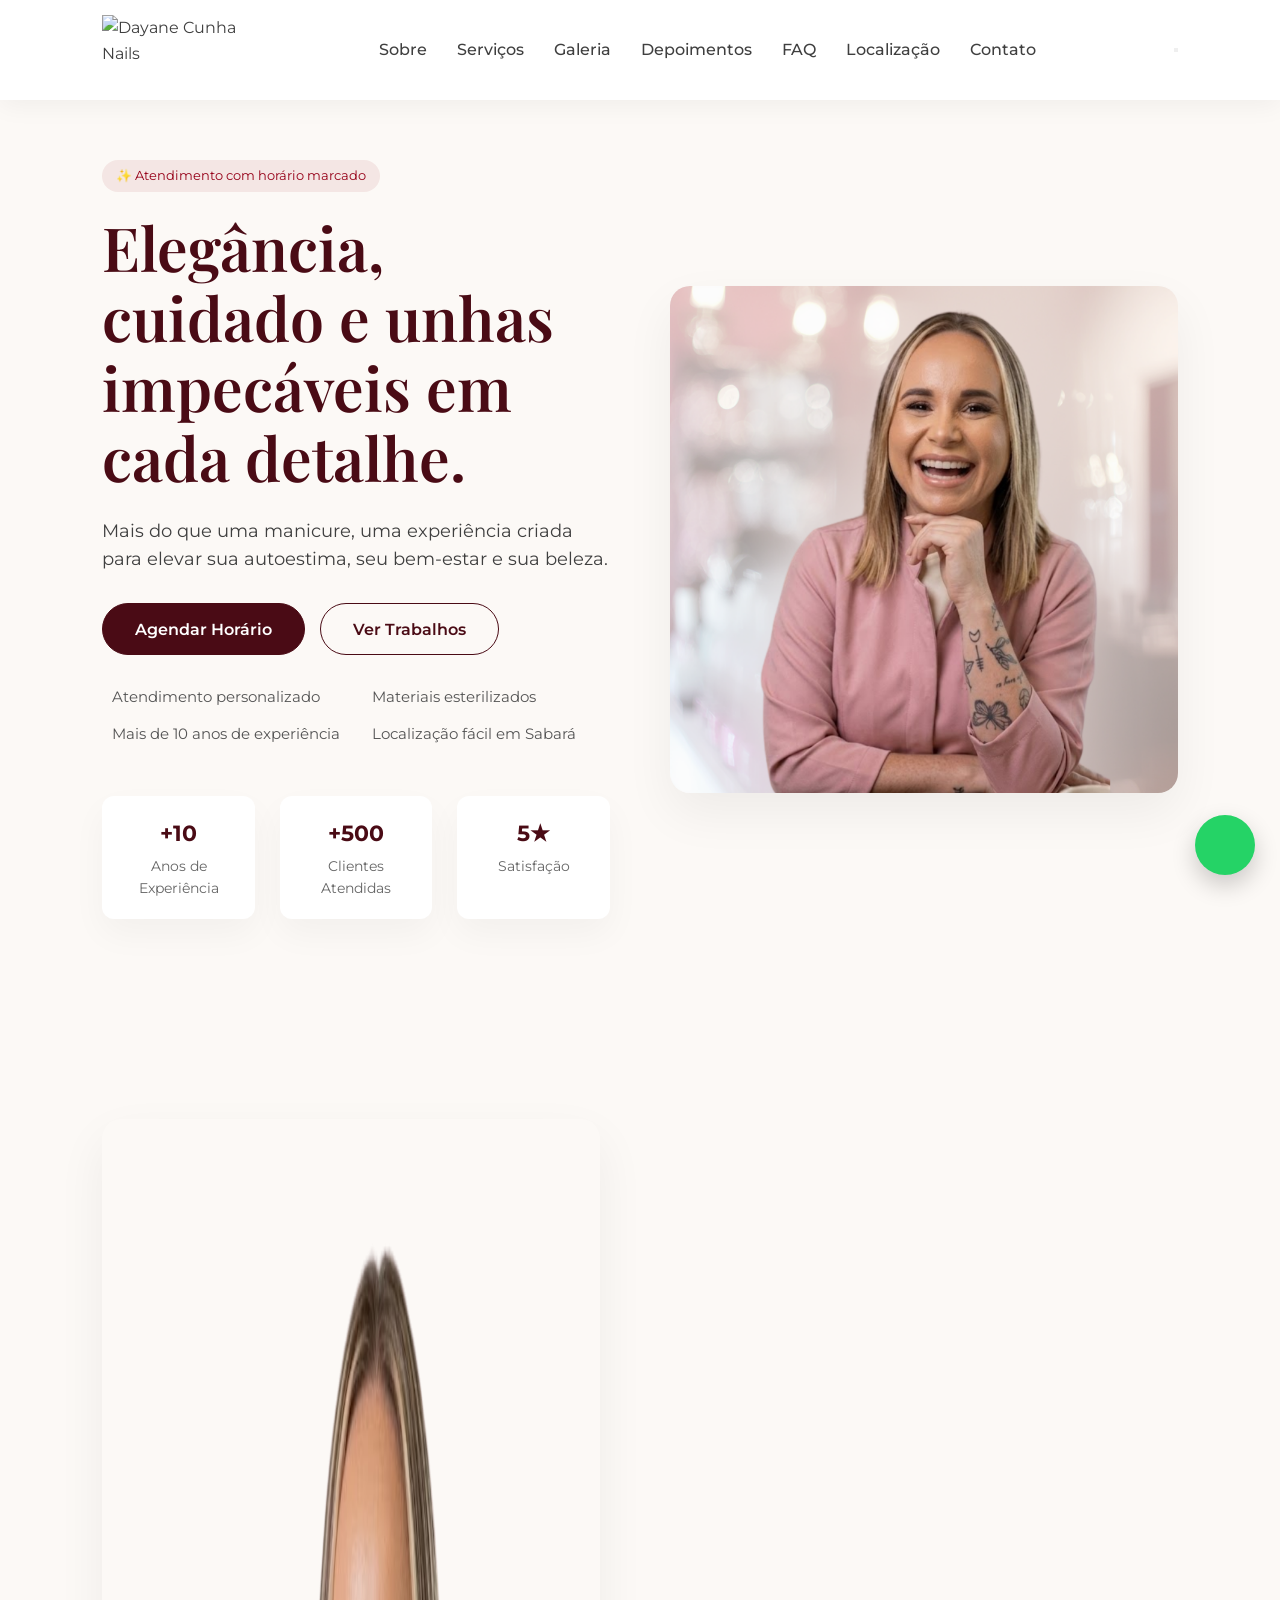
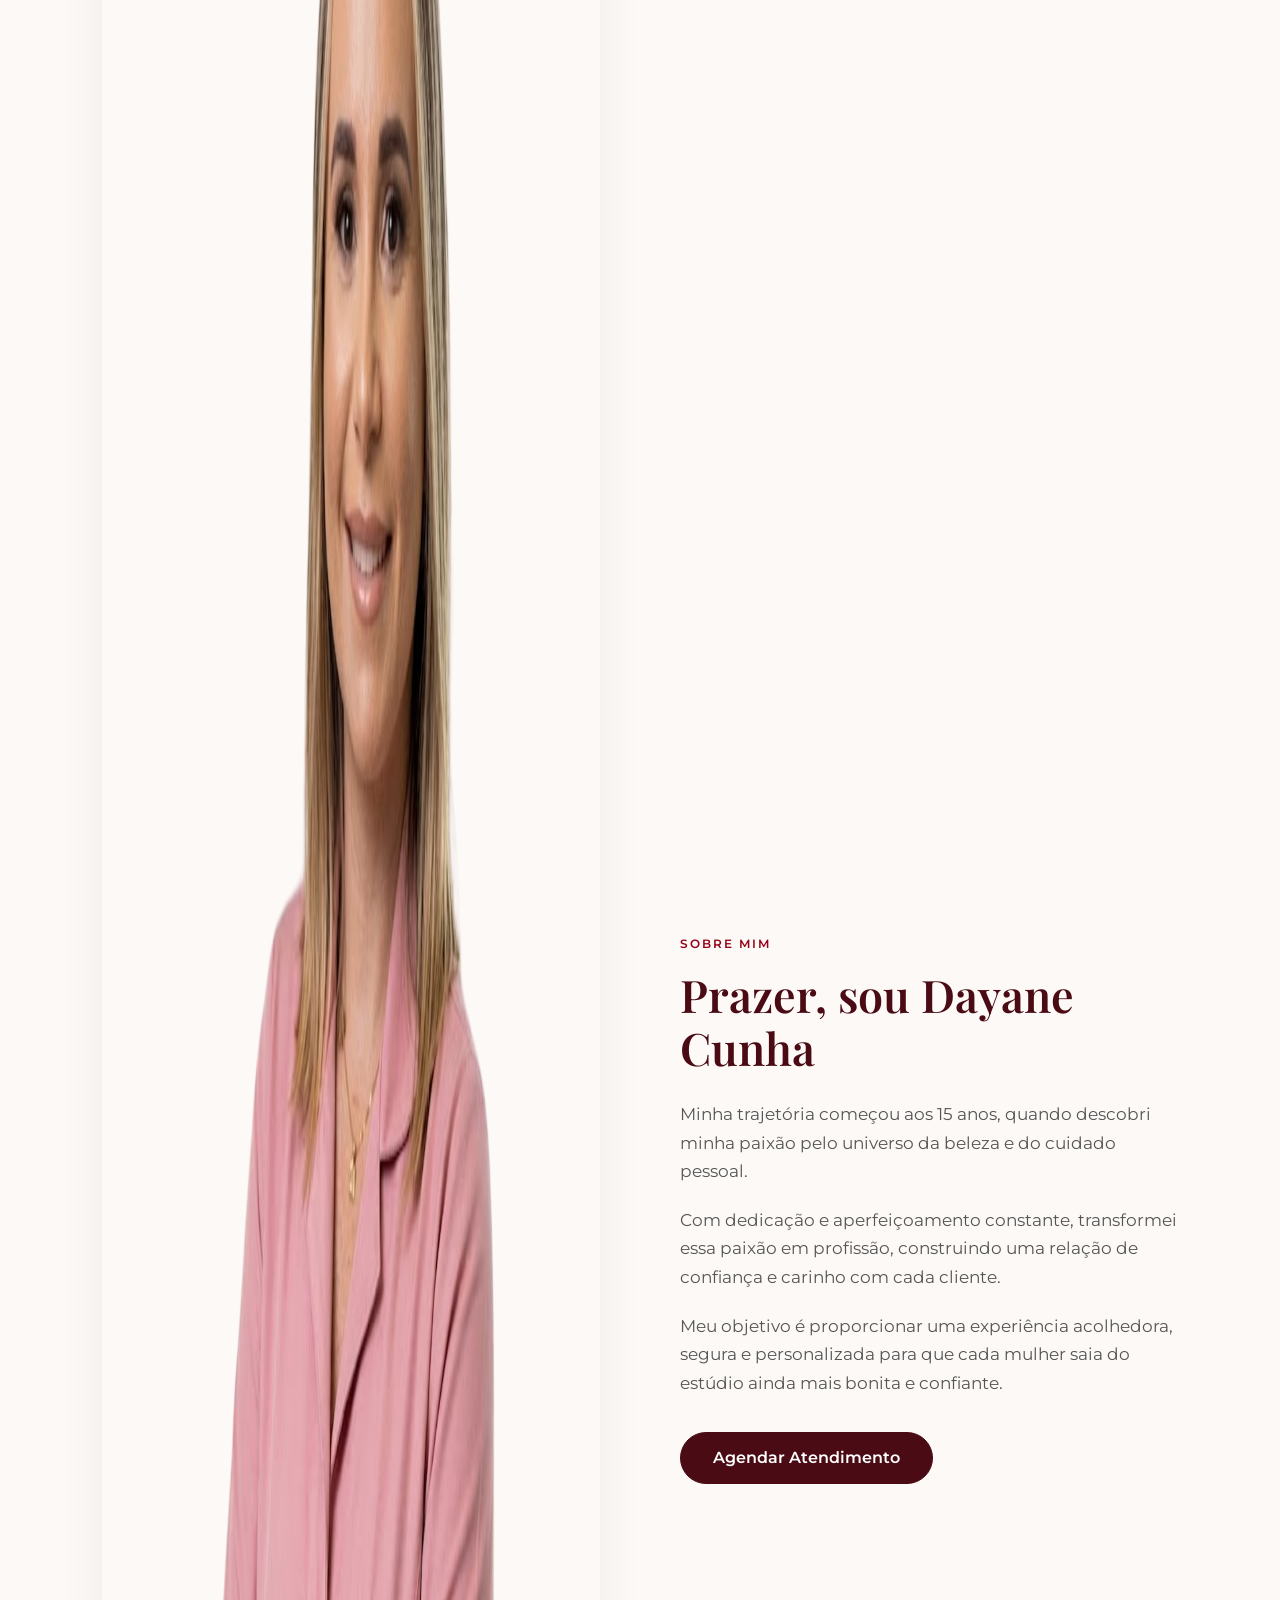
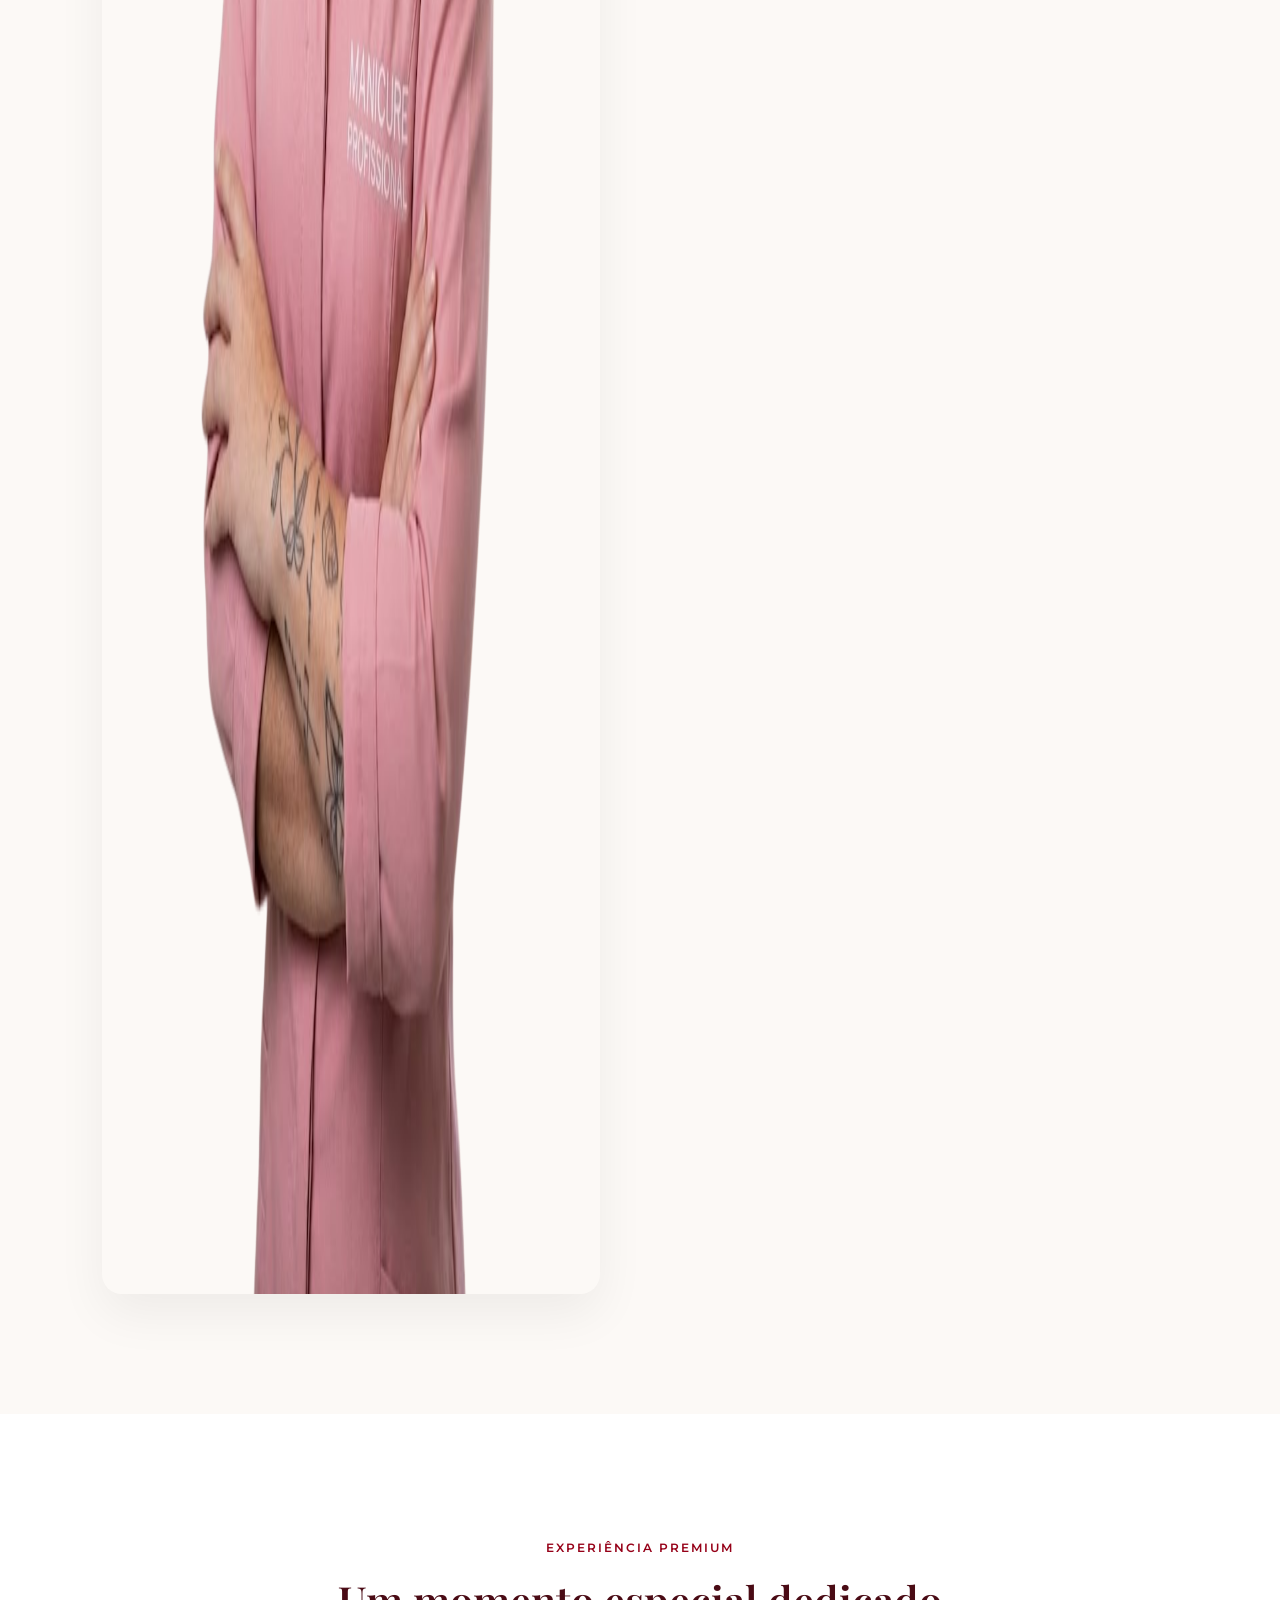
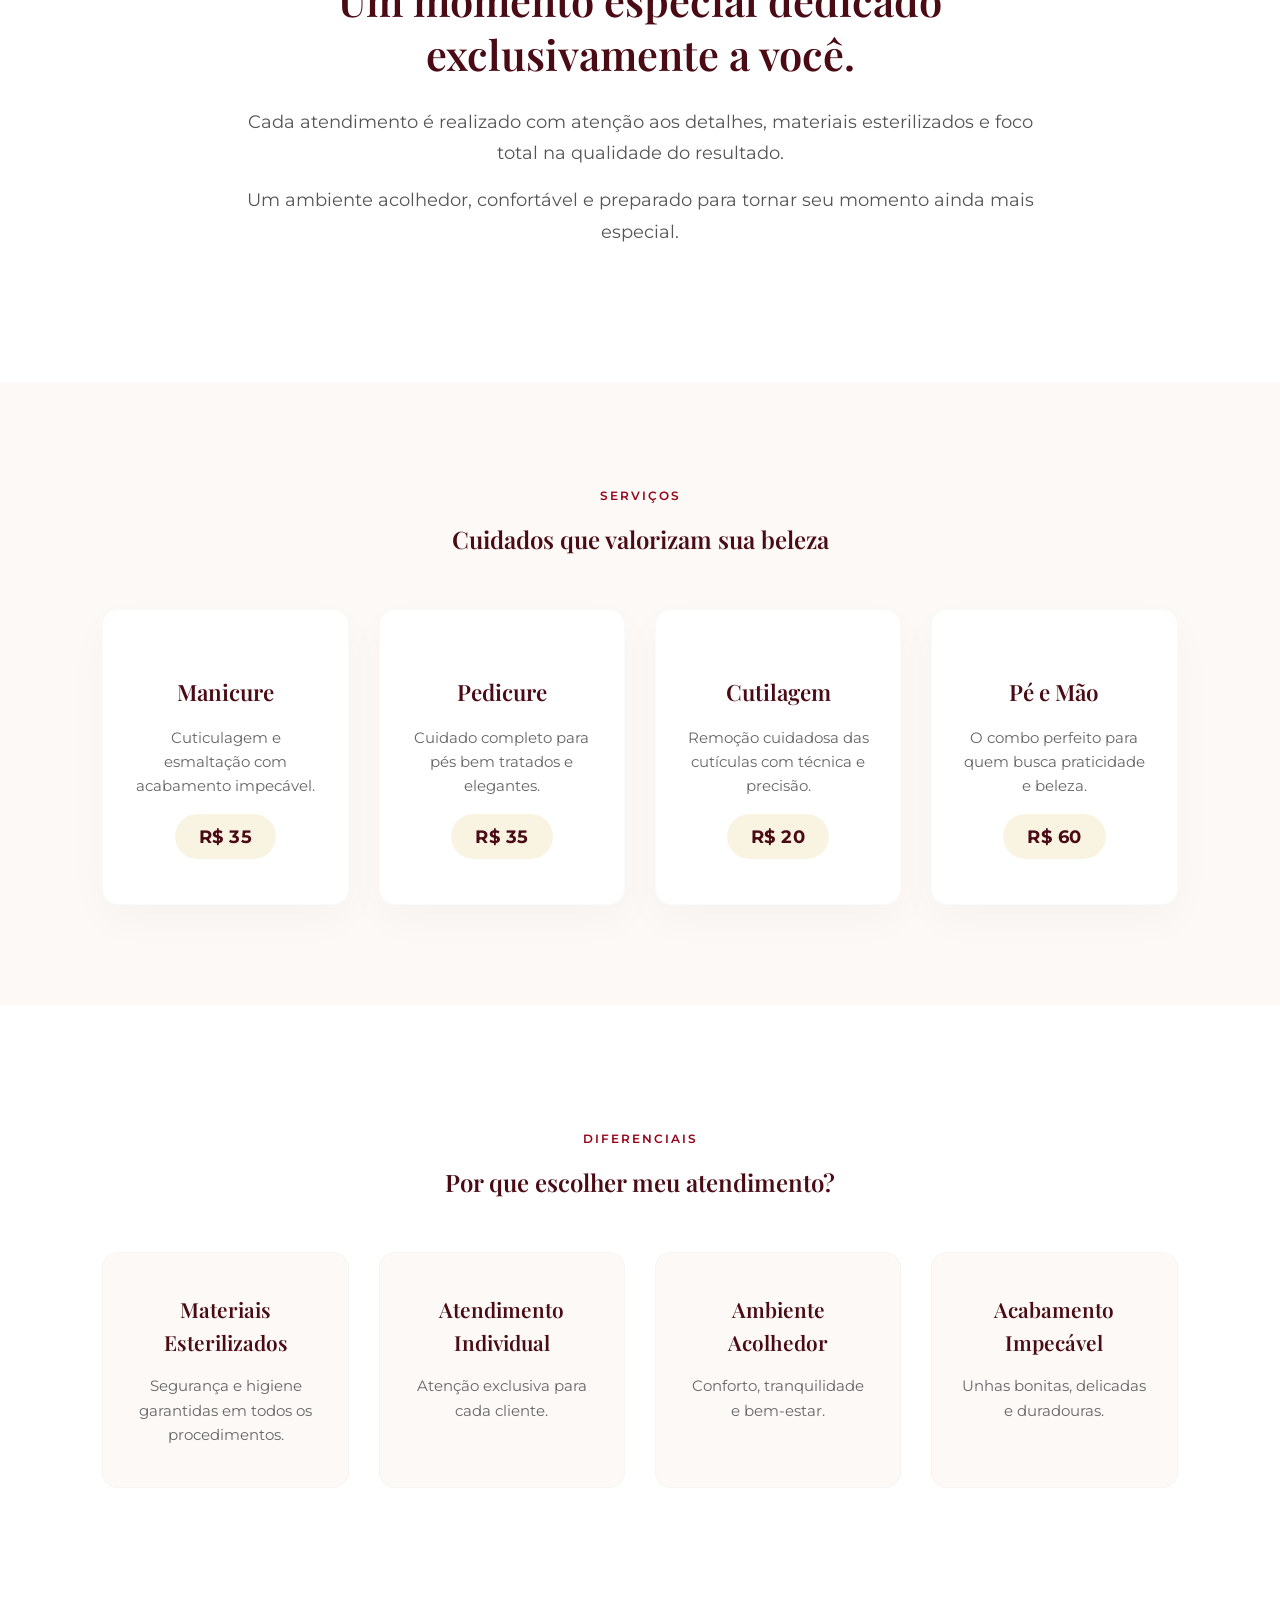
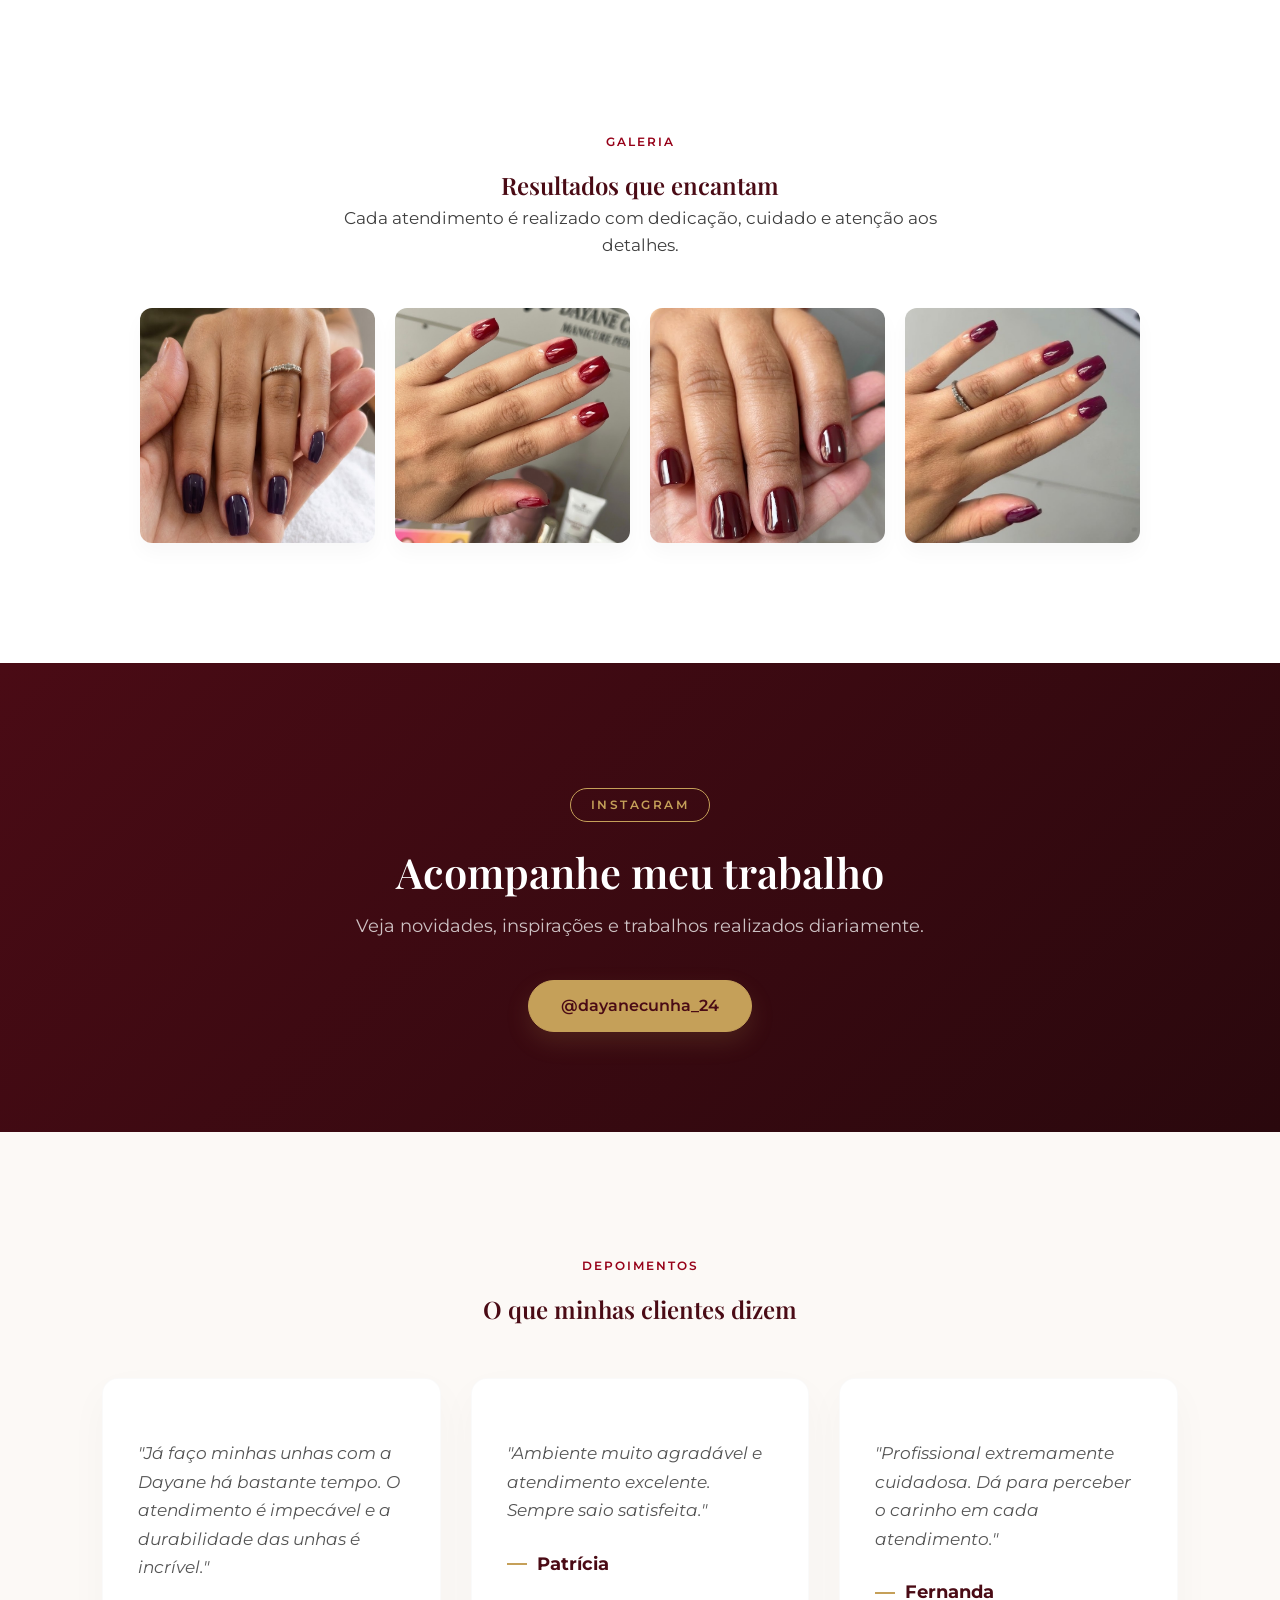
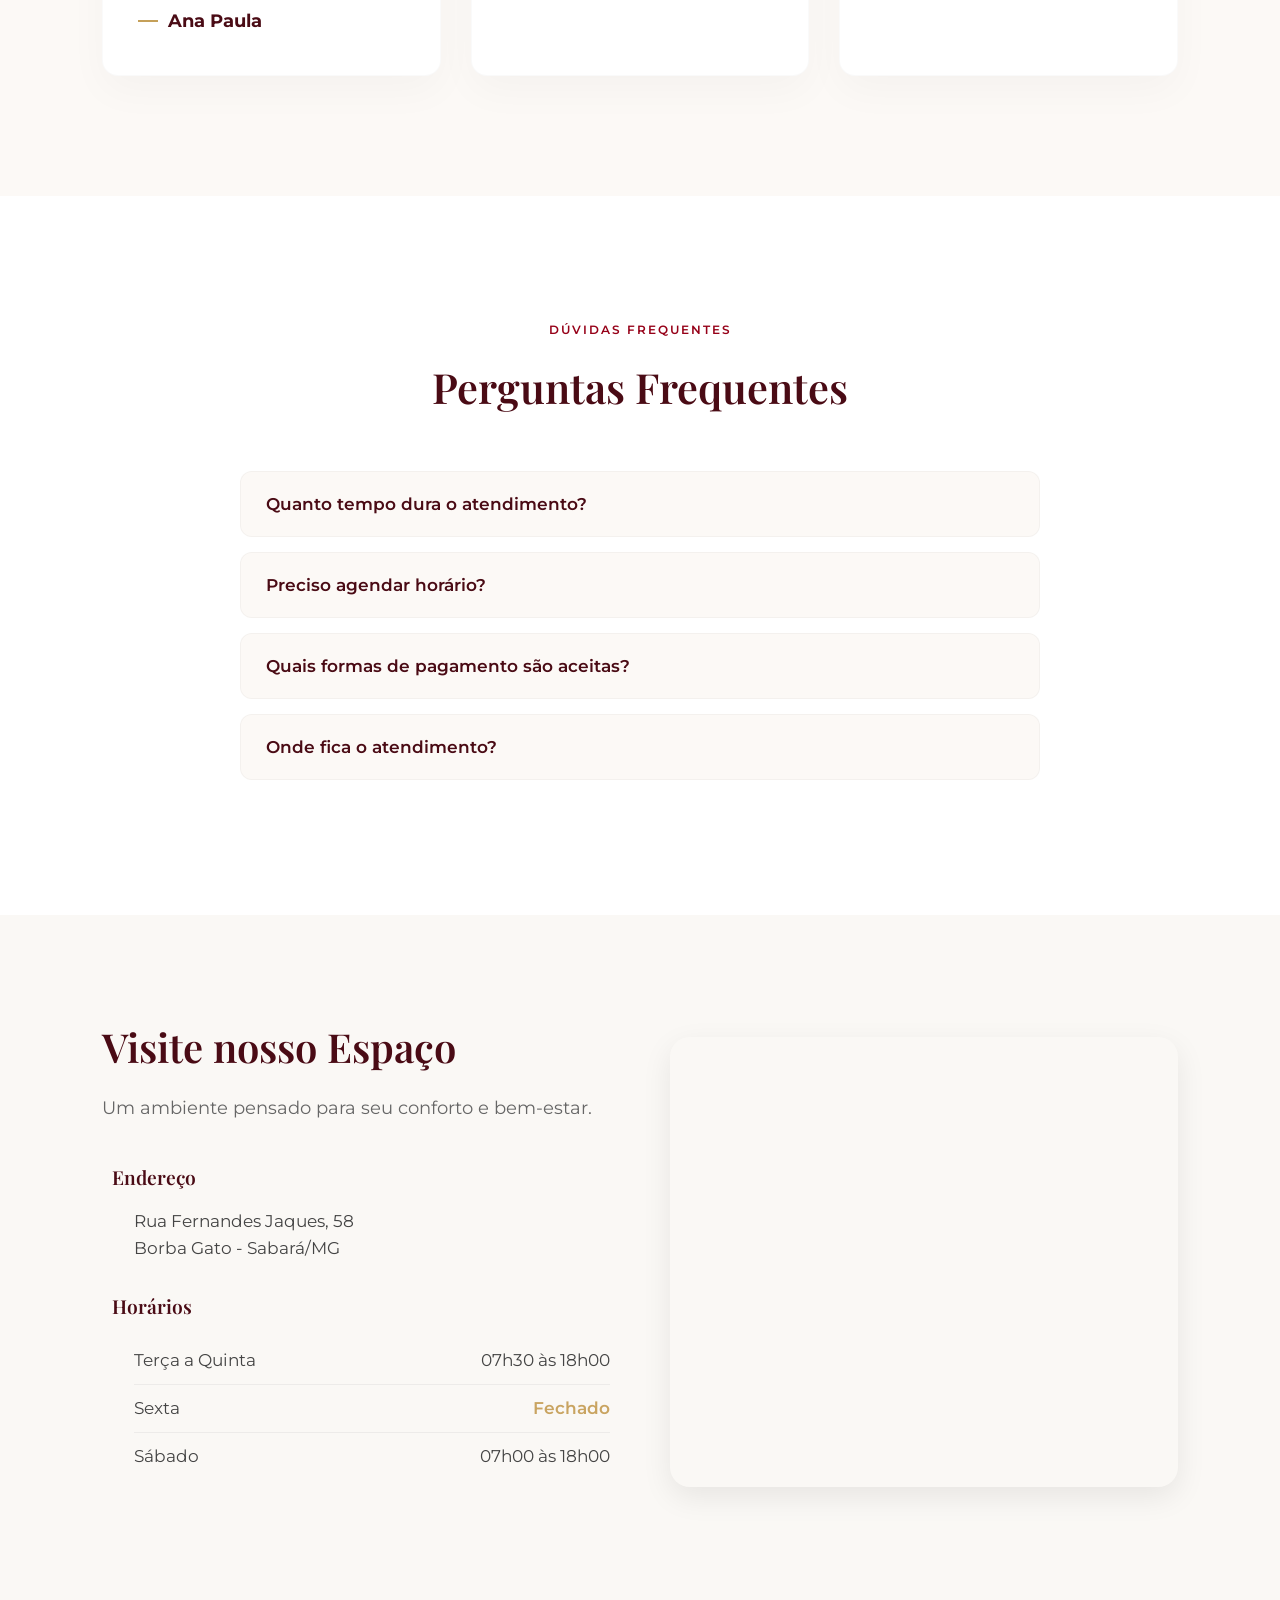
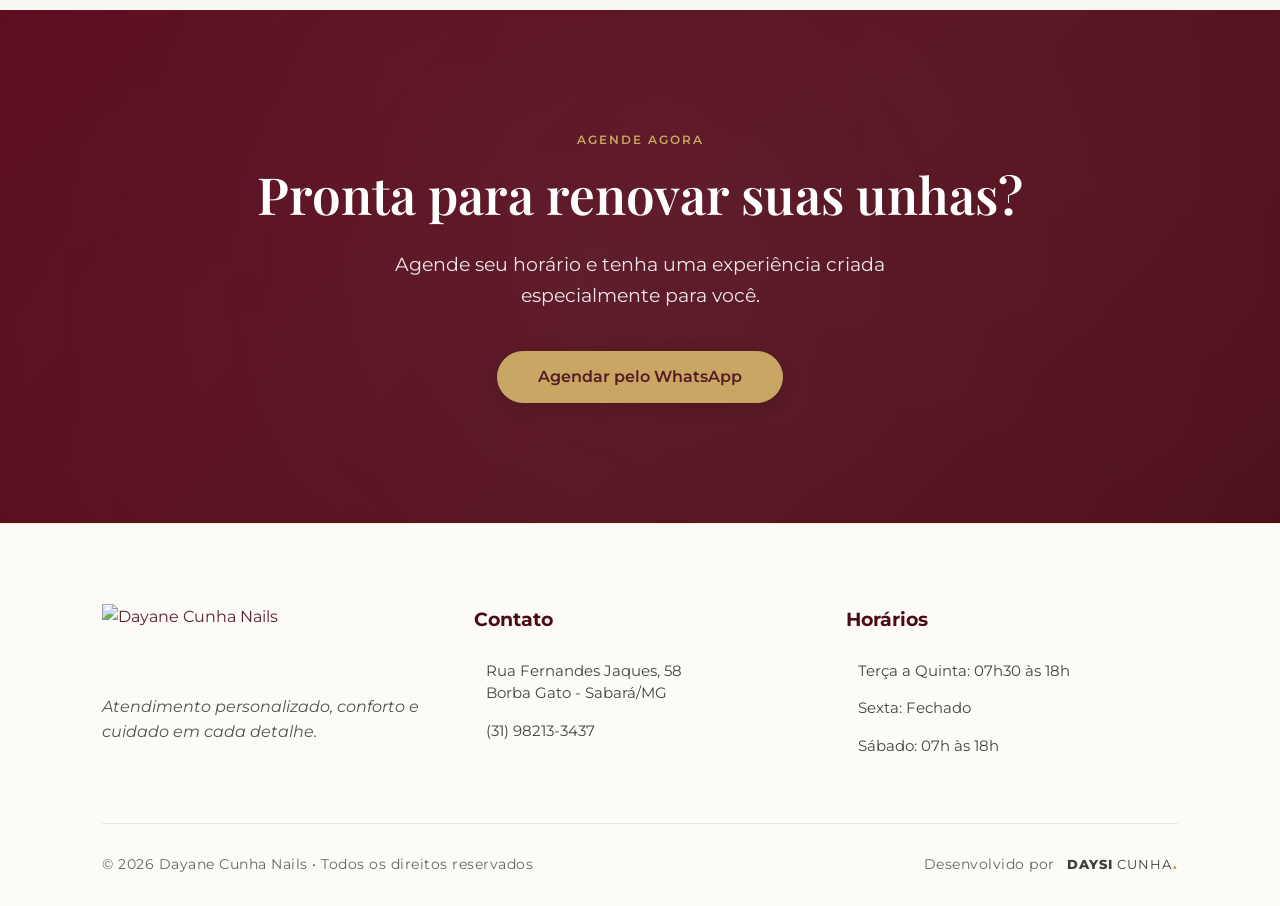
==== index.html @ 06169c5a "Refina landing page com SEO e GEO" ====
<!DOCTYPE html>

<html lang="pt-BR">
<head>
<meta charset="utf-8"/>
<meta content="width=device-width, initial-scale=1.0" name="viewport"/>
<title>Dayane Cunha Nails | Manicure e Pedicure em Sabará MG</title>
<meta content="Manicure, Pedicure e Cutilagem em Sabará MG. Atendimento com horário marcado, materiais esterilizados e acabamento impecável. Agende pelo WhatsApp." name="description"/>
<meta content="index, follow" name="robots"/>
<meta content="Dayane Cunha Nails" property="og:title"/>
<meta content="Atendimento premium de manicure e pedicure em Sabará. Agende seu horário." property="og:description"/>
<meta content="website" property="og:type"/>
<meta content="https://daysicunha.com.br/dayanecunhanails" property="og:url"/>
<meta content="assets/img/og-image.jpg" property="og:image"/>
<link href="https://daysicunha.com.br/dayanecunhanails" rel="canonical"/>
<meta content="Dayane Cunha" name="author"/>
<meta content="BR-MG" name="geo.region"/>
<meta content="Sabará" name="geo.placename"/>
<link href="assets/img/favicon.png" rel="icon"/>
<link as="image" href="assets/img/herodayane.webp" rel="preload"/>
<link href="https://fonts.googleapis.com" rel="preconnect"/>
<link crossorigin="" href="https://fonts.gstatic.com" rel="preconnect"/>
<link href="https://fonts.googleapis.com/css2?family=Montserrat:wght@300;400;500;600;700&amp;family=Playfair+Display:wght@400;500;600;700&amp;display=swap" rel="stylesheet"/>
<script src="https://unpkg.com/@phosphor-icons/web"></script>
<link href="assets/css/style.css" rel="stylesheet"/>
<!-- Schema Local Business -->
<script type="application/ld+json">
    {
        "@context": "https://schema.org",
        "@type": ["NailSalon", "BeautySalon"],
        "name": "Dayane Cunha Nails",
        "telephone": "+55 31 98213-3437",
        "address": {
            "@type": "PostalAddress",
            "streetAddress": "Rua Fernandes Jaques, 58",
            "addressLocality": "Sabará",
            "addressRegion": "MG",
            "addressCountry": "BR"
        }
    }
    </script>
</head>
<body>
<!-- =========================================
    HEADER
    ========================================= -->
<header class="header">
<div class="logo">
<img alt="Dayane Cunha Nails" decoding="async" height="1688" src="assets/img/logodayane.png" width="3375"/>
</div>
<nav class="navbar">
<ul class="nav-menu">
<li><a href="#sobre">Sobre</a></li>
<li><a href="#servicos">Serviços</a></li>
<li><a href="#galeria">Galeria</a></li>
<li><a href="#depoimentos">Depoimentos</a></li>
<li><a href="#faq">FAQ</a></li>
<li><a href="#localizacao">Localização</a></li>
<li><a href="#contato">Contato</a></li>
</ul>
</nav>
<!-- MENU MOBILE -->
<button aria-controls="mobile-menu" aria-expanded="false" aria-label="Abrir Menu" class="hamburger">
<span></span>
<span></span>
<span></span>
</button>
</header>
<!-- =========================================
    MENU MOBILE OVERLAY
    ========================================= -->
<div class="mobile-menu" id="mobile-menu">
<a href="#sobre">Sobre</a>
<a href="#servicos">Serviços</a>
<a href="#galeria">Galeria</a>
<a href="#depoimentos">Depoimentos</a>
<a href="#faq">FAQ</a>
<a href="#localizacao">Localização</a>
<a href="#contato">Contato</a>
</div>
<!-- =========================================
    HERO
    ========================================= -->
<section class="hero">
<div class="hero-content">
<span class="hero-tag">
                ✨ Atendimento com horário marcado
            </span>
<h1>Elegância, cuidado e unhas impecáveis em cada detalhe.</h1>
<p>Mais do que uma manicure, uma experiência criada para elevar sua autoestima, seu bem-estar e sua beleza.</p>
<div class="hero-buttons">
<a class="btn" href="https://wa.me/5531982133437" rel="noopener noreferrer" target="_blank">
                    Agendar Horário
                </a>
<a class="btn-outline" href="#galeria">
                    Ver Trabalhos
                </a>
</div>
<!-- PROVAS DE CONFIANÇA -->
<div class="hero-benefits">
<div><i class="ph-fill ph-check-circle"></i> Atendimento personalizado</div>
<div><i class="ph-fill ph-check-circle"></i> Materiais esterilizados</div>
<div><i class="ph-fill ph-check-circle"></i> Mais de 10 anos de experiência</div>
<div><i class="ph-fill ph-check-circle"></i> Localização fácil em Sabará</div>
</div>
<div class="hero-numbers">
<div class="number-box">
<strong>+10</strong>
<span>Anos de Experiência</span>
</div>
<div class="number-box">
<strong>+500</strong>
<span>Clientes Atendidas</span>
</div>
<div class="number-box">
<strong>5★</strong>
<span>Satisfação</span>
</div>
</div>
</div>
<div class="hero-image">
<img alt="Manicure profissional Dayane Cunha" decoding="async" height="3375" src="assets/img/herodayane.png" width="3375"/>
</div>
</section>
<!-- =========================================
    SOBRE
    ========================================= -->
<section class="section about-section" id="sobre">
<div class="about-image">
<img alt="Dayane Cunha manicure profissional" height="3375" loading="lazy" src="assets/img/dayane.png" width="3375"/>
</div>
<div class="about-content">
<span class="section-tag">SOBRE MIM</span>
<h2>Prazer, sou Dayane Cunha</h2>
<p>Minha trajetória começou aos 15 anos, quando descobri minha paixão pelo universo da beleza e do cuidado pessoal.</p>
<p>Com dedicação e aperfeiçoamento constante, transformei essa paixão em profissão, construindo uma relação de confiança e carinho com cada cliente.</p>
<p>Meu objetivo é proporcionar uma experiência acolhedora, segura e personalizada para que cada mulher saia do estúdio ainda mais bonita e confiante.</p>
<a class="btn" href="https://wa.me/5531982133437" rel="noopener noreferrer" target="_blank">
                Agendar Atendimento
            </a>
</div>
</section>
<!-- =========================================
    EXPERIÊNCIA PREMIUM
    ========================================= -->
<section class="experience">
<div class="experience-container">
<span class="section-tag">EXPERIÊNCIA PREMIUM</span>
<h2>Um momento especial dedicado exclusivamente a você.</h2>
<p>Cada atendimento é realizado com atenção aos detalhes, materiais esterilizados e foco total na qualidade do resultado.</p>
<p>Um ambiente acolhedor, confortável e preparado para tornar seu momento ainda mais especial.</p>
</div>
</section>
<!-- =========================================
    SERVIÇOS
    ========================================= -->
<section class="section center" id="servicos">
<span class="section-tag">SERVIÇOS</span>
<h2>Cuidados que valorizam sua beleza</h2>
<div class="services-grid">
<div class="service-card">
<div class="service-icon"><i class="ph ph-hand"></i></div>
<h3>Manicure</h3>
<p>Cuticulagem e esmaltação com acabamento impecável.</p>
<span>R$ 35</span>
</div>
<div class="service-card">
<div class="service-icon"><i class="ph ph-footprints"></i></div>
<h3>Pedicure</h3>
<p>Cuidado completo para pés bem tratados e elegantes.</p>
<span>R$ 35</span>
</div>
<div class="service-card">
<div class="service-icon"><i class="ph ph-scissors"></i></div>
<h3>Cutilagem</h3>
<p>Remoção cuidadosa das cutículas com técnica e precisão.</p>
<span>R$ 20</span>
</div>
<div class="service-card">
<div class="service-icon"><i class="ph ph-heart"></i></div>
<h3>Pé e Mão</h3>
<p>O combo perfeito para quem busca praticidade e beleza.</p>
<span>R$ 60</span>
</div>
</div>
</section>
<!-- =========================================
    DIFERENCIAIS
    ========================================= -->
<section class="diferenciais">
<span class="section-tag">DIFERENCIAIS</span>
<h2>Por que escolher meu atendimento?</h2>
<div class="cards">
<div class="card">
<i class="ph-fill ph-shield-check"></i>
<h3>Materiais Esterilizados</h3>
<p>Segurança e higiene garantidas em todos os procedimentos.</p>
</div>
<div class="card">
<i class="ph-fill ph-user-circle"></i>
<h3>Atendimento Individual</h3>
<p>Atenção exclusiva para cada cliente.</p>
</div>
<div class="card">
<i class="ph-fill ph-heart"></i>
<h3>Ambiente Acolhedor</h3>
<p>Conforto, tranquilidade e bem-estar.</p>
</div>
<div class="card">
<i class="ph-fill ph-sparkle"></i>
<h3>Acabamento Impecável</h3>
<p>Unhas bonitas, delicadas e duradouras.</p>
</div>
</div>
</section>
<!-- =========================================
    GALERIA
    ========================================= -->
<section class="gallery-section" id="galeria">
<span class="section-tag">GALERIA</span>
<h2>Resultados que encantam</h2>
<p class="section-description">Cada atendimento é realizado com dedicação, cuidado e atenção aos detalhes.</p>
<div class="gallery">
<img alt="Unhas decoradas em tom carmim" height="814" loading="lazy" src="assets/img/unhas1.jpg" width="812"/>
<img alt="Manicure profissional em Sabará" height="858" loading="lazy" src="assets/img/unhas2.jpg" width="858"/>
<img alt="Esmaltação feminina elegante" height="754" loading="lazy" src="assets/img/unhas3.jpg" width="753"/>
<img alt="Trabalho profissional Dayane Cunha Nails" height="644" loading="lazy" src="assets/img/unhas4.jpg" width="620"/>
</div>
</section>
<!-- =========================================
    INSTAGRAM
    ========================================= -->
<section class="instagram-section">
<div class="instagram-content">
<i class="ph-fill ph-instagram-logo"></i>
<span class="section-tag light">INSTAGRAM</span>
<h2>Acompanhe meu trabalho</h2>
<p>Veja novidades, inspirações e trabalhos realizados diariamente.</p>
<a class="btn btn-gold" href="https://instagram.com/dayanecunha_24" rel="noopener noreferrer" target="_blank">
                @dayanecunha_24
            </a>
</div>
</section>
<!-- =========================================
    DEPOIMENTOS
    ========================================= -->
<section class="section center" id="depoimentos">
<span class="section-tag">DEPOIMENTOS</span>
<h2>O que minhas clientes dizem</h2>
<div class="testimonials">
<div class="testimonial">
<div class="stars">
<i class="ph-fill ph-star"></i><i class="ph-fill ph-star"></i><i class="ph-fill ph-star"></i><i class="ph-fill ph-star"></i><i class="ph-fill ph-star"></i>
</div>
<p>"Já faço minhas unhas com a Dayane há bastante tempo. O atendimento é impecável e a durabilidade das unhas é incrível."</p>
<h4>Ana Paula</h4>
</div>
<div class="testimonial">
<div class="stars">
<i class="ph-fill ph-star"></i><i class="ph-fill ph-star"></i><i class="ph-fill ph-star"></i><i class="ph-fill ph-star"></i><i class="ph-fill ph-star"></i>
</div>
<p>"Ambiente muito agradável e atendimento excelente. Sempre saio satisfeita."</p>
<h4>Patrícia</h4>
</div>
<div class="testimonial">
<div class="stars">
<i class="ph-fill ph-star"></i><i class="ph-fill ph-star"></i><i class="ph-fill ph-star"></i><i class="ph-fill ph-star"></i><i class="ph-fill ph-star"></i>
</div>
<p>"Profissional extremamente cuidadosa. Dá para perceber o carinho em cada atendimento."</p>
<h4>Fernanda</h4>
</div>
</div>
</section>
<!-- =========================================
    FAQ
    ========================================= -->
<section class="faq" id="faq">
<div class="faq-container">
<span class="section-tag">DÚVIDAS FREQUENTES</span>
<h2>Perguntas Frequentes</h2>
<div class="faq-item">
<button aria-expanded="false" class="faq-question">
                    Quanto tempo dura o atendimento?
                    <i class="ph ph-plus"></i>
</button>
<div class="faq-answer">
<p>Normalmente entre 40 minutos e 1 hora, dependendo do serviço escolhido.</p>
</div>
</div>
<div class="faq-item">
<button aria-expanded="false" class="faq-question">
                    Preciso agendar horário?
                    <i class="ph ph-plus"></i>
</button>
<div class="faq-answer">
<p>Sim. O atendimento é realizado mediante agendamento.</p>
</div>
</div>
<div class="faq-item">
<button aria-expanded="false" class="faq-question">
                    Quais formas de pagamento são aceitas?
                    <i class="ph ph-plus"></i>
</button>
<div class="faq-answer">
<p>Pix, dinheiro e cartão.</p>
</div>
</div>
<div class="faq-item">
<button aria-expanded="false" class="faq-question">
                    Onde fica o atendimento?
                    <i class="ph ph-plus"></i>
</button>
<div class="faq-answer">
<p>Rua Fernandes Jaques, 58 - Borba Gato - Sabará/MG.</p>
</div>
</div>
</div>
</section>
<!-- =========================================
    LOCALIZAÇÃO
    ========================================= -->
<section class="location-section" id="localizacao">
<div class="location-container">
<div class="location-content">
<h2 class="location-title">Visite nosso Espaço</h2>
<p class="location-subtitle">Um ambiente pensado para seu conforto e bem-estar.</p>
<div class="info-group">
<h3><i class="ph-fill ph-map-pin"></i> Endereço</h3>
<p>Rua Fernandes Jaques, 58<br/>Borba Gato - Sabará/MG</p>
</div>
<div class="info-group">
<h3><i class="ph-fill ph-clock"></i> Horários</h3>
<ul class="hours-list">
<li>
<span>Terça a Quinta</span>
<span>07h30 às 18h00</span>
</li>
<li>
<span>Sexta</span>
<span class="closed">Fechado</span>
</li>
<li>
<span>Sábado</span>
<span>07h00 às 18h00</span>
</li>
</ul>
</div>
</div>
<div class="location-map">
<iframe allowfullscreen="" height="100%" loading="lazy" referrerpolicy="no-referrer-when-downgrade" src="https://maps.google.com/maps?q=Rua%20Fernandes%20Jaques,%2058%20-%20Borba%20Gato,%20Sabar%C3%A1%20-%20MG&amp;t=&amp;z=16&amp;ie=UTF8&amp;iwloc=&amp;output=embed" style="border:0;" width="100%">
</iframe>
</div>
</div>
</section>
<!-- =========================================
    CTA FINAL
    ========================================= -->
<section class="cta" id="contato">
<span class="section-tag light">AGENDE AGORA</span>
<h2>Pronta para renovar suas unhas?</h2>
<p>Agende seu horário e tenha uma experiência criada especialmente para você.</p>
<a class="btn btn-gold btn-whatsapp" href="https://wa.me/5531982133437" rel="noopener noreferrer" target="_blank">
            Agendar pelo WhatsApp
        </a>
</section>
<!-- =========================================
    FOOTER
    ========================================= -->
<footer class="footer">
<div class="footer-container">
<div class="footer-brand">
<img alt="Dayane Cunha Nails" class="footer-logo-img" height="1688" src="assets/img/logodayane.png" width="3375"/>
<p class="footer-slogan">Atendimento personalizado, conforto e cuidado em cada detalhe.</p>
</div>
<div class="footer-contact">
<h4>Contato</h4>
<p>
<i class="ph-fill ph-map-pin"></i>
<a href="https://maps.google.com/?q=Rua+Fernandes+Jaques+58+Sabará" rel="noopener noreferrer" target="_blank">
                    Rua Fernandes Jaques, 58<br/>Borba Gato - Sabará/MG
                </a>
</p>
<p>
<i class="ph-fill ph-phone"></i>
<a href="tel:+5531982133437">(31) 98213-3437</a>
</p>
</div>
<div class="footer-hours">
<h4>Horários</h4>
<p><i class="ph-fill ph-clock"></i> Terça a Quinta: 07h30 às 18h</p>
<p><i class="ph-fill ph-clock"></i> Sexta: Fechado</p>
<p><i class="ph-fill ph-clock"></i> Sábado: 07h às 18h</p>
</div>
</div>
<div class="footer-bottom">
<div class="footer-copy">
            © 2026 Dayane Cunha Nails • Todos os direitos reservados
        </div>
<div class="footer-social">
<a href="https://instagram.com/dayanecunha_24" rel="noopener noreferrer" target="_blank">
<i class="ph-fill ph-instagram-logo"></i>
</a>
<a href="https://wa.me/5531982133437" rel="noopener noreferrer" target="_blank">
<i class="ph-fill ph-whatsapp-logo"></i>
</a>
</div>
<div class="footer-dev">
            Desenvolvido por 
            <a class="signature-link" href="https://daysicunha.com.br" rel="noopener noreferrer" target="_blank">
<div class="logo-footer">
<span>DAYSI</span><span>CUNHA</span><span class="logo-ponto">.</span>
</div>
</a></div>
</div></footer>
<!-- =========================================
    WHATSAPP FLUTUANTE
    ========================================= -->
<a class="whatsapp" href="https://wa.me/5531982133437" rel="noopener noreferrer" target="_blank">
<i class="ph-fill ph-whatsapp-logo"></i>
</a>
<!-- =========================================
    LIGHTBOX
    ========================================= -->
<div class="lightbox" id="lightbox">
<div class="lightbox-content">
<i class="ph ph-x close" id="lightbox-close"></i>
<img alt="Imagem ampliada" id="lightbox-img" src=""/>
</div>
</div>
<!-- =========================================
    SCRIPTS
    ========================================= -->
<script src="https://cdnjs.cloudflare.com/ajax/libs/gsap/3.12.5/gsap.min.js"></script>
<script src="https://cdnjs.cloudflare.com/ajax/libs/gsap/3.12.5/ScrollTrigger.min.js"></script>
<script src="https://cdnjs.cloudflare.com/ajax/libs/gsap/3.12.5/ScrollToPlugin.min.js"></script>
<script src="assets/js/script.js"></script>
</body>
</html>
---- assets/css/style.css ----
/* =========================================
   VARIÁVEIS GLOBAIS
========================================= */
:root {
    --carmim: #960018;
    --carmim-dark: #4A0B15;
    --carmim-light: #C72C48;

    --champagne: #FCF9F6;
    --nude: #EADDD3;
    --white: #FFFFFF;

    --text: #3f3f3f;
    --gold: #C5A059;

    --shadow: 0 20px 50px rgba(0,0,0,0.06);
}

/* =========================================
   RESET & BASE
========================================= */
* {
    margin: 0;
    padding: 0;
    box-sizing: border-box;
}

html {
    scroll-behavior: smooth;
}

body {
    font-family: 'Montserrat', sans-serif;
    background: var(--champagne);
    color: var(--text);
    line-height: 1.6;
}

/* Títulos */
h1, h2, h3 {
    font-family: 'Playfair Display', serif;
    color: var(--carmim-dark);
    font-weight: 600;
}

img {
    max-width: 100%;
    display: block;
}

/* Acessibilidade */
button:focus,
a:focus {
    outline: 2px solid var(--gold);
    outline-offset: 3px;
}

/* =========================================
   UTILITÁRIOS & COMPONENTES GLOBAIS
========================================= */
.section {
    padding: 100px 8%;
}

.center {
    text-align: center;
}

.section-tag {
    display: inline-block;
    font-size: 0.75rem;
    letter-spacing: 2px;
    text-transform: uppercase;
    color: var(--carmim);
    margin-bottom: 15px;
    font-weight: 600;
}

.section-tag.light {
    color: var(--gold);
}

.section-description {
    max-width: 600px;
    margin: 0 auto 40px;
    font-size: 1.05rem;
}

/* Botões */
.btn, .btn-outline {
    display: inline-flex;
    align-items: center;
    justify-content: center;
    height: 52px; 
    padding: 0 32px;
    border-radius: 40px;
    font-weight: 600;
    text-decoration: none;
    transition: all 0.3s ease;
    box-sizing: border-box; 
    cursor: pointer;
}

.btn {
    background: var(--carmim-dark);
    color: var(--white);
    border: 1.5px solid var(--carmim-dark);
}

.btn:hover {
    transform: translateY(-3px);
    background: var(--carmim);
    border-color: var(--carmim);
}

.btn-outline {
    background: transparent;
    color: var(--carmim-dark);
    border: 1.5px solid var(--carmim-dark);
}

.btn-outline:hover {
    transform: translateY(-3px);
    background: var(--carmim-dark);
    color: var(--white);
}

.btn-gold {
    background: var(--gold);
    color: var(--carmim-dark);
    border: 1.5px solid var(--gold);
}

.btn-gold:hover {
    transform: translateY(-3px);
    background: #C5A132;
    border-color: #C5A132;
    color: var(--carmim-dark);
}

/* Transições Comuns */
.service-card, .card, .testimonial {
    transition: box-shadow 0.4s ease, transform 0.4s ease;
}

/* =========================================
   HEADER
========================================= */
.header {
    position: fixed;
    top: 0;
    width: 100%;
    padding: 15px 8%;
    background: rgba(255,255,255,0.92);
    backdrop-filter: blur(12px);
    display: flex;
    justify-content: space-between;
    align-items: center;
    z-index: 1000;
    box-shadow: 0 5px 25px rgba(0,0,0,0.05);
    transition: all 0.3s ease;
}

.header.scrolled {
    padding: 10px 8%;
    background: rgba(255,255,255,0.98);
    box-shadow: 0 10px 30px rgba(0,0,0,0.08);
}

.logo img {
    height: 70px; 
    width: auto;
    object-fit: contain; 
}

nav ul {
    display: flex;
    list-style: none;
    gap: 30px;
}

nav a {
    text-decoration: none;
    color: var(--text);
    font-weight: 500;
    transition: 0.3s;
}

nav a:hover {
    color: var(--carmim);
}

/* =========================================
   HERO
========================================= */
.hero {
    padding: 160px 8% 80px;
    display: grid;
    grid-template-columns: 1fr 1fr;
    gap: 60px;
    align-items: center;
    min-height: 100vh;
    position: relative;
}

.hero-image img {
    width: 100%; 
    max-width: 550px; 
    height: auto; 
    border-radius: 20px; 
    box-shadow: var(--shadow); 
    margin: 0 auto; 
}

.hero-tag {
    display: inline-block;
    background: rgba(150,0,24,0.08);
    color: var(--carmim);
    padding: 6px 14px;
    border-radius: 20px;
    font-size: 0.8rem;
    margin-bottom: 20px;
}

.hero h1 {
    font-size: 3.8rem;
    line-height: 1.15; 
    margin-bottom: 25px;
}

.hero p {
    font-size: 1.1rem;
    margin-bottom: 30px;
}

.hero-buttons {
    display: flex;
    gap: 15px;
}

.hero-numbers {
    display: flex;
    gap: 25px;
    margin-top: 50px; 
}

.number-box {
    background: var(--white);
    padding: 20px 25px; 
    border-radius: 12px;
    box-shadow: 0 15px 35px rgba(0,0,0,0.04); 
    text-align: center;
    flex: 1; 
}

.number-box strong {
    display: block;
    font-size: 1.4rem;
    color: var(--carmim-dark);
}

.number-box span {
    font-size: 0.85rem;
    color: #666;
    display: block;
    margin-top: 4px;
}

.hero-benefits {
    display: grid;
    grid-template-columns: repeat(2, minmax(180px, 1fr));
    gap: 12px;
    margin: 30px 0;
}

.hero-benefits div {
    display: flex;
    align-items: center;
    gap: 10px;
    font-size: .95rem;
    color: #555;
}

.hero-benefits i {
    color: var(--gold);
}

/* Menu escondido por padrão */
.mobile-menu {
    display: none; 
    flex-direction: column;
    position: fixed;
    top: 0;
    left: 0;
    width: 100%;
    height: 100vh;
    background: var(--white);
    padding-top: 100px;
    align-items: center;
    gap: 30px;
    z-index: 1000;
}

/* Classe que o JS vai adicionar */
.mobile-menu.active {
    display: flex; /* Faz o menu aparecer */
}

.mobile-menu a {
    text-decoration: none;
    font-family: 'Playfair Display', serif;
    font-size: 1.5rem;
    color: var(--carmim-dark);
}

/* =========================================
   SOBRE NÓS
========================================= */
.about-section {
    display: grid;
    grid-template-columns: 1fr 1fr;
    gap: 80px; 
    align-items: center;
    padding: 120px 8%; 
}

.about-image img {
    width: 100%;
    max-width: 500px; 
    border-radius: 20px; 
    box-shadow: 0 20px 50px rgba(0,0,0,0.06); 
    margin: 0 auto;
}

.about-content {
    max-width: 550px; 
}

.about-content h2 {
    font-size: 2.8rem;
    margin-bottom: 25px;
    line-height: 1.2;
}

.about-content p {
    font-size: 1.05rem;
    color: #555; 
    margin-bottom: 20px;
    line-height: 1.7; 
}

.about-content .btn {
    margin-top: 15px; 
}

/* =========================================
   EXPERIÊNCIA & SERVIÇOS
========================================= */
.experience {
    background: var(--white);
    padding: 120px 8%; 
    text-align: center;
}

.experience-container {
    max-width: 800px;
    margin: auto;
}

.experience-container h2 {
    font-size: 2.6rem;
    margin-bottom: 25px;
    line-height: 1.3;
}

.experience-container p {
    font-size: 1.1rem;
    color: #555; 
    line-height: 1.8; 
    margin-bottom: 15px;
}

.services-grid {
    display: grid;
    grid-template-columns: repeat(auto-fit, minmax(240px, 1fr)); 
    gap: 30px;
    margin-top: 50px; 
}

.service-card {
    background: var(--white);
    padding: 45px 30px; 
    border-radius: 16px;
    box-shadow: 0 15px 40px rgba(0,0,0,0.03); 
    border: 1px solid rgba(0,0,0,0.02); 
    text-align: center; 
}

.service-card:hover {
    transform: translateY(-8px);
    box-shadow: 0 25px 50px rgba(0,0,0,0.06);
}

.service-icon {
    font-size: 2.5rem; 
    color: var(--carmim);
    margin-bottom: 20px;
}

.service-card h3 {
    font-size: 1.4rem;
    margin-bottom: 15px;
}

.service-card p {
    font-size: 0.95rem;
    color: #666;
    line-height: 1.6;
    min-height: 70px; 
}

.service-card span {
    display: inline-block;
    margin-top: 15px;
    padding: 8px 24px;
    background: rgba(212, 175, 55, 0.15); 
    color: var(--carmim-dark); 
    border-radius: 30px;
    font-weight: 700;
    font-size: 1.15rem; 
    letter-spacing: 0.5px; 
}

/* =========================================
   DIFERENCIAIS
========================================= */
.diferenciais {
    background: var(--white);
    padding: 120px 8%; 
    text-align: center;
}

.cards {
    display: grid;
    grid-template-columns: repeat(auto-fit, minmax(240px, 1fr)); 
    gap: 30px;
    margin-top: 50px; 
}

.card {
    background: var(--champagne); 
    padding: 40px 30px; 
    border-radius: 16px;
    border: 1px solid rgba(0,0,0,0.02); 
}

.card:hover {
    transform: translateY(-8px); 
    box-shadow: 0 20px 40px rgba(0,0,0,0.04);
    background: var(--nude); 
}

.card i {
    font-size: 2.5rem; 
    color: var(--gold);
    margin-bottom: 20px;
}

.card h3 {
    font-size: 1.3rem;
    margin-bottom: 15px;
    color: var(--carmim-dark);
}

.card p {
    font-size: 0.95rem;
    color: #666; 
    line-height: 1.6;
}

/* =========================================
   GALERIA PREMIUM
========================================= */
.gallery-section { 
    background: var(--white); 
    padding: 120px 8%; 
    text-align: center;
}

.gallery {
    display: grid;
    grid-template-columns: repeat(4, 1fr);
    gap: 20px; 
    max-width: 1000px; 
    margin: 50px auto 0; 
}

.gallery img {
    width: 100%;
    height: 100%; 
    aspect-ratio: 1 / 1; 
    object-fit: cover; 
    border-radius: 12px; 
    transition: transform 0.4s ease, box-shadow 0.4s ease;
    cursor: pointer; 
    box-shadow: 0 10px 20px rgba(0,0,0,0.03); 
}

.gallery img:hover {
    transform: scale(1.03);
    box-shadow: 0 20px 40px rgba(0,0,0,0.06); 
}

/* Lightbox Premium */
.lightbox {
    position: fixed;
    top: 0;
    left: 0;
    width: 100%;
    height: 100%;
    background: rgba(10, 5, 6, 0.92); 
    backdrop-filter: blur(8px); 
    display: flex;
    justify-content: center;
    align-items: center;
    z-index: 9999;
    opacity: 0;
    pointer-events: none;
    transition: opacity 0.5s ease;
}

.lightbox.active {
    opacity: 1;
    pointer-events: auto;
}

.lightbox-content {
    position: relative;
    max-width: min(1000px, 90%);
    max-height: 90vh;
    transform: scale(0.95);
    transition: transform 0.5s cubic-bezier(0.16, 1, 0.3, 1);
}

.lightbox.active .lightbox-content {
    transform: scale(1); 
}

.lightbox img {
    max-width: 100%;
    max-height: 90vh;
    object-fit: contain;
    border-radius: 8px; 
    box-shadow: 0 30px 60px rgba(0,0,0,0.5); 
}

.lightbox .close {
    position: absolute;
    top: -40px;
    right: 0;
    font-size: 32px;
    color: var(--nude);
    cursor: pointer;
    transition: color 0.3s ease;
    display: flex;
    align-items: center;
    justify-content: center;
}

.lightbox .close:hover {
    color: var(--gold);
}

/* =========================================
   INSTAGRAM
========================================= */
.instagram-section {
    background: linear-gradient(135deg, #4A0B15 0%, #2A080D 100%);
    padding: 100px 8%;
}

.instagram-content {
    max-width: 600px;
    margin: 0 auto;
    display: flex;
    flex-direction: column;
    align-items: center; 
    text-align: center;
}

.instagram-section i.ph-instagram-logo {
    font-size: 3.5rem;
    color: var(--gold);
    margin-bottom: 25px;
}

.instagram-section .section-tag {
    color: var(--gold);
    border: 1px solid var(--gold);
    padding: 6px 20px;
    border-radius: 30px;
    background: transparent;
    margin-bottom: 25px;
    letter-spacing: 2.5px;
    font-size: 0.75rem;
}

.instagram-section h2 {
    color: var(--white);
    margin-bottom: 15px;
    font-size: 2.6rem;
    line-height: 1.2;
}

.instagram-section p {
    font-size: 1.1rem;
    color: rgba(255, 255, 255, 0.75);
    margin-bottom: 40px;
    line-height: 1.6;
}

.instagram-section .btn-gold {
    box-shadow: 0 10px 25px rgba(197, 160, 89, 0.15); 
}

/* =========================================
   DEPOIMENTOS
========================================= */
#depoimentos {
    background: var(--champagne); 
    padding: 120px 8%;
}

.testimonials {
    display: grid;
    grid-template-columns: repeat(auto-fit, minmax(300px, 1fr)); 
    gap: 30px;
    margin-top: 50px;
}

.testimonial {
    background: var(--white);
    padding: 40px 35px; 
    border-radius: 16px;
    box-shadow: 0 15px 40px rgba(0,0,0,0.03);
    border: 1px solid rgba(0,0,0,0.02);
    text-align: left; 
}

.testimonial:hover {
    transform: translateY(-5px);
}

.stars {
    margin-bottom: 20px;
}

.stars i {
    color: var(--gold);
    font-size: 1.2rem;
}

.testimonial p {
    font-style: italic; 
    color: #555;
    line-height: 1.7;
    margin-bottom: 25px;
    font-size: 1.05rem;
}

.testimonial h4 {
    color: var(--carmim-dark);
    font-size: 1.1rem;
    font-weight: 700;
    display: flex;
    align-items: center;
}

.testimonial h4::before {
    content: "";
    display: inline-block;
    width: 20px;
    height: 2px;
    background: var(--gold);
    margin-right: 10px;
}

/* =========================================
   FAQ
========================================= */
.faq {
    padding: 120px 8%;
    background: var(--white);
    text-align: center; 
}

.faq-container {
    max-width: 800px;
    margin: 0 auto;
}

.faq h2 {
    margin-bottom: 50px;
    font-size: 2.6rem;
    color: var(--carmim-dark);
}

.faq-item {
    margin-bottom: 15px;
    background: var(--champagne);
    border-radius: 12px;
    overflow: hidden; 
    border: 1px solid rgba(0,0,0,0.03);
    transition: background 0.3s ease;
}

.faq-question {
    width: 100%;
    display: flex; 
    justify-content: space-between; 
    align-items: center; 
    padding: 22px 25px;
    border: none;
    background: transparent;
    font-family: 'Montserrat', sans-serif;
    font-weight: 600;
    font-size: 1.05rem;
    color: var(--carmim-dark);
    cursor: pointer;
    text-align: left;
}

.faq-question:hover {
    background: var(--nude);
}

.faq-question i {
    font-size: 1.3rem;
    color: var(--gold);
    transition: transform 0.4s ease, color 0.3s ease; 
}

.faq-answer {
    max-height: 0;
    overflow: hidden;
    background: var(--white);
    transition: max-height 0.5s ease, padding 0.5s ease;
}

.faq-answer p {
    padding: 0 25px;
    margin: 0;
    color: #666;
    line-height: 1.7;
    font-size: 0.95rem;
}

/* FAQ Active State */
.faq-item.active .faq-question {
    background: var(--white);
    border-bottom: 1px solid rgba(0,0,0,0.03);
}

.faq-item.active .faq-question i {
    transform: rotate(45deg); 
    color: var(--carmim); 
}

.faq-item.active .faq-answer {
    max-height: 300px; 
    padding: 20px 0; 
}

/* =========================================
   LOCALIZAÇÃO E HORÁRIOS
========================================= */
.location-section {
    padding: 100px 8%;
    background-color: #faf8f5; 
    color: #333;
}

.location-container {
    max-width: 1200px;
    margin: 0 auto;
    display: grid;
    grid-template-columns: 1fr 1fr; 
    gap: 60px;
    align-items: center;
}

.location-title {
    font-size: 2.5rem;
    color: var(--carmim-dark); 
    margin-bottom: 15px;
}

.location-subtitle {
    font-size: 1.1rem;
    color: #666;
    margin-bottom: 40px;
    line-height: 1.6;
}

.info-group {
    margin-bottom: 30px;
}

.info-group h3 {
    font-size: 1.2rem;
    color: var(--carmim-dark);
    margin-bottom: 15px;
    display: flex;
    align-items: center;
    gap: 10px;
}

.info-group h3 i {
    color: #c9a461; 
    font-size: 1.4rem;
}

.info-group p {
    font-size: 1.05rem;
    color: #444;
    line-height: 1.6;
    margin-left: 32px; 
}

.hours-list {
    list-style: none;
    padding: 0;
    margin: 0 0 0 32px;
}

.hours-list li {
    display: flex;
    justify-content: space-between;
    padding: 10px 0;
    border-bottom: 1px solid rgba(0, 0, 0, 0.05); 
    font-size: 1.05rem;
    color: #444;
}

.hours-list li:last-child {
    border-bottom: none;
}

.hours-list .closed {
    color: #c9a461; 
    font-weight: 600;
}

.location-map {
    width: 100%;
    height: 450px;
    border-radius: 20px; 
    overflow: hidden;
    box-shadow: 0 10px 30px rgba(0, 0, 0, 0.08); 
    transition: transform 0.3s ease;
}

.location-map:hover {
    transform: translateY(-5px); 
}

.location-map iframe {
    width: 100%;
    height: 100%;
    border: 0;
}

/* =========================================
   CTA FINAL
========================================= */
.cta {
    background: linear-gradient(135deg, #5c0a1e 0%, var(--carmim-dark) 100%);
    color: var(--white);
    text-align: center;
    padding: 120px 20px;
    display: flex;
    flex-direction: column;
    align-items: center;
    position: relative; 
    overflow: hidden; 
}

.cta::before {
    content: "";
    position: absolute;
    top: -50%;
    left: -50%;
    width: 200%;
    height: 200%;
    background: 
        radial-gradient(circle, rgba(255,255,255,0.06) 0%, transparent 60%),
        radial-gradient(circle at 70% 30%, rgba(255,255,255,0.03) 0%, transparent 50%),
        radial-gradient(circle at 30% 70%, rgba(255,255,255,0.02) 0%, transparent 40%);
    filter: blur(10px); 
    animation: waterRipple 8s infinite ease-in-out; 
    pointer-events: none; 
}

.cta h2 {
    color: var(--white);
    font-size: clamp(2rem, 5vw, 3.2rem);
    margin-bottom: 24px;
    line-height: 1.2;
}

.cta p {
    color: rgba(255, 255, 255, 0.9);
    margin-bottom: 40px;
    font-size: 1.2rem;
    max-width: 600px;
    line-height: 1.6;
}

.cta .btn-whatsapp {
    padding: 16px 40px;
    font-weight: 600;
    transition: all 0.3s ease;
    box-shadow: 0 4px 15px rgba(0,0,0,0.2);
}

.cta .btn-whatsapp:hover {
    transform: translateY(-3px);
    box-shadow: 0 8px 25px rgba(0,0,0,0.3);
    filter: brightness(1.1);
}

/* =========================================
   FOOTER PREMIUM
========================================= */
/* =========================================
   FOOTER PREMIUM (NOVO LAYOUT EM COLUNAS)
========================================= */
.footer {
    background: #fdfbf7; 
    color: var(--carmim-dark);
    padding: 80px 8% 30px;
    border-top: 1px solid rgba(212, 175, 55, 0.2);
    position: relative;
    overflow: hidden;
}

/* Container do Grid */
.footer-container {
    display: grid;
    grid-template-columns: repeat(auto-fit, minmax(250px, 1fr));
    gap: 40px;
    max-width: 1200px;
    margin: 0 auto 50px;
    text-align: left; /* Alinha o texto à esquerda no desktop */
}

/* Coluna da Marca */
.footer-logo-img {
    height: 70px;
    margin-bottom: 20px;
    opacity: 0.9;
}

.footer-slogan {
    font-size: 1rem;
    color: #555 !important;
    font-style: italic;
    line-height: 1.6;
}

/* Títulos das Colunas */
.footer-container h4 {
    font-size: 1.2rem;
    color: var(--carmim-dark);
    margin-bottom: 25px;
    font-weight: 700;
}

/* Textos e Links das Colunas */
.footer-contact p, 
.footer-hours p {
    display: flex;
    align-items: flex-start;
    gap: 12px;
    font-size: 0.95rem;
    color: #444 !important;
    margin-bottom: 15px;
    line-height: 1.5;
}

.footer-contact i, 
.footer-hours i {
    color: var(--gold);
    font-size: 1.3rem;
    margin-top: 2px; /* Alinha o ícone com a primeira linha do texto */
}

.footer-contact a {
    color: inherit;
    text-decoration: none;
    transition: color 0.3s ease;
}

.footer-contact a:hover {
    color: var(--gold);
}

/* Linha Inferior (Copy e Redes Sociais) */
.footer-bottom {
    display: flex;
    justify-content: space-between;
    align-items: center;
    max-width: 1200px;
    margin: 0 auto;
    padding-top: 30px;
    border-top: 1px solid rgba(0, 0, 0, 0.08);
    flex-wrap: wrap; /* Permite que os itens quebrem linha no celular */
    gap: 20px;
}

.footer-copy {
    font-size: 0.85rem;
    letter-spacing: 0.5px;
    color: #666 !important;
}

.footer-social {
    display: flex;
    gap: 20px;
}

.footer-social a {
    color: var(--gold);
    font-size: 1.8rem;
    transition: all 0.3s ease;
    display: inline-flex;
}

.footer-social a:hover {
    color: var(--carmim-dark);
    transform: translateY(-4px);
}

/* =========================================
   RESPONSIVIDADE DO FOOTER (CELULAR)
========================================= */
@media (max-width: 768px) {
    .footer-container {
        grid-template-columns: 1fr;
        text-align: center;
        gap: 50px;
    }

    .footer-contact p, 
    .footer-hours p {
        justify-content: center;
        align-items: center;
        flex-direction: column; /* Empilha ícone e texto no celular */
        gap: 8px;
    }

    .footer-contact i, 
    .footer-hours i {
        margin-top: 0;
        margin-bottom: 5px;
    }

    .footer-bottom {
        flex-direction: column;
        justify-content: center;
        text-align: center;
    }
}

/* Assinatura da Desenvolvedora */

.footer-dev {
    font-size: 0.85rem;
    color: #666;
    display: flex;
    align-items: center;
    justify-content: center;
    letter-spacing: 0.5px;
}

.signature-link {
    text-decoration: none;
    margin-left: 6px;
    transition: color 0.3s ease, transform 0.3s ease;
    display: inline-flex;
    align-items: baseline;
}

.signature-link:hover {
    transform: scale(1.03);
}
/* Ajuste da Logo dentro do Footer */
.logo-footer {
    display: inline-flex;
    align-items: baseline;
    font-family: 'Montserrat', sans-serif; /* Ou a fonte que você usa na logo */
    font-weight: 700;
    letter-spacing: 1px;
    font-size: 0.8rem; /* Ajustado para ficar proporcional ao rodapé */
    margin-left: 6px;
    transition: transform 0.3s ease;
}

/* DAYSI: Negrito e cor de texto */
.logo-footer span:first-child {
    color: var(--text);
    font-weight: 800; /* Negrito mais forte */
    margin-right: 4px; /* Espaço entre DAYSI e CUNHA */
}

/* CUNHA: Peso normal e cor de texto */
.logo-footer span:nth-child(2) {
    color: var(--text);
    font-weight: 400; /* Peso normal */
}

/* O ponto em dourado */
.logo-footer .logo-ponto {
    color: var(--gold);
    font-weight: 800;
    margin-left: 1px;
}

/* Efeito de interação */
.signature-link:hover .logo-footer {
    transform: scale(1.05);
}

/* =========================================
   WHATSAPP FLUTUANTE
========================================= */
.whatsapp {
    position: fixed;
    bottom: 25px;
    right: 25px;
    background: #25D366;
    width: 60px;
    height: 60px;
    border-radius: 50%;
    display: flex;
    align-items: center;
    justify-content: center;
    box-shadow: 0 10px 25px rgba(0,0,0,0.2);
    text-decoration: none;
    color: #ffffff;
}

.whatsapp i {
    font-size: 32px; 
    color: #ffffff; 
}

.whatsapp.pulse {
    animation: pulse 0.8s ease;
}

/* =========================================
   ANIMAÇÕES GLOBAIS
========================================= */
@keyframes waterRipple {
    0% { transform: translate(-1%, -1%) rotate(0deg); opacity: 0.8; }
    50% { transform: translate(1%, 1%) rotate(1deg); opacity: 1; }
    100% { transform: translate(-1%, -1%) rotate(0deg); opacity: 0.8; }
}

@keyframes pulse {
    0% { transform: scale(1); }
    50% { transform: scale(1.2); }
    100% { transform: scale(1); }
}

body:not(.loaded) {
    overflow: hidden;
}

body.loaded {
    animation: fadeIn 0.6s ease;
}

@keyframes fadeIn {
    from { opacity: 0; }
    to { opacity: 1; }
}

/* =========================================
   RESPONSIVIDADE GERAL
========================================= */

/* Tablets (Telas Médias) */
@media (max-width: 900px) {
    .hero,
    .about-section {
        grid-template-columns: 1fr; 
        text-align: center;
    }

    .hero-image {
        margin-top: 40px; 
    }

    .hero h1 {
        font-size: 2.8rem;
    }

    .location-container {
        grid-template-columns: 1fr; 
        gap: 40px;
    }
    
    .location-map {
        height: 350px; 
    }
}

/* Celulares (Telas Pequenas) */
@media (max-width: 768px) {
    /* No seu media query de 768px */
@media(max-width: 768px) {
    .hamburger {
        display: flex; /* Garante que ele apareça */
        flex-direction: column;
        justify-content: space-between;
        width: 30px;
        height: 20px;
        background: transparent;
        border: none;
        cursor: pointer;
        z-index: 1001; /* Garante que fique acima de tudo */
    }

    .hamburger span {
        display: block;
        width: 100%;
        height: 2px;
        background-color: var(--carmim-dark); /* Cor das linhas do menu */
        border-radius: 2px;
    }
}

    .nav-menu,
    nav ul {
        display: none;
    }

    .header {
        justify-content: center; 
        padding: 15px 5%;
    }

    .hero {
        grid-template-columns: 1fr;
        text-align: center;
        padding: 130px 6% 60px;
    }

    .hero-content { order: 2; }
    .hero-image { order: 1; }

    .hero h1 { font-size: 2.4rem; }

    .hero-benefits {
        grid-template-columns: 1fr;
    }

    .hero-buttons {
        flex-direction: column;
        align-items: center;
        width: 100%;
        gap: 15px;
    }

    .btn, .btn-outline {
        width: 100%;
    }

    .hero-numbers {
        flex-direction: column;
        margin-top: 40px;
        gap: 15px;
    }

    .about-section {
        grid-template-columns: 1fr;
        gap: 40px;
    }

    .services-grid,
    .cards,
    .testimonials {
        grid-template-columns: 1fr;
    }

    .gallery {
        grid-template-columns: repeat(2, 1fr);
        gap: 10px; 
    }

    .hours-list li {
        flex-direction: column;
        gap: 5px;
    }
}
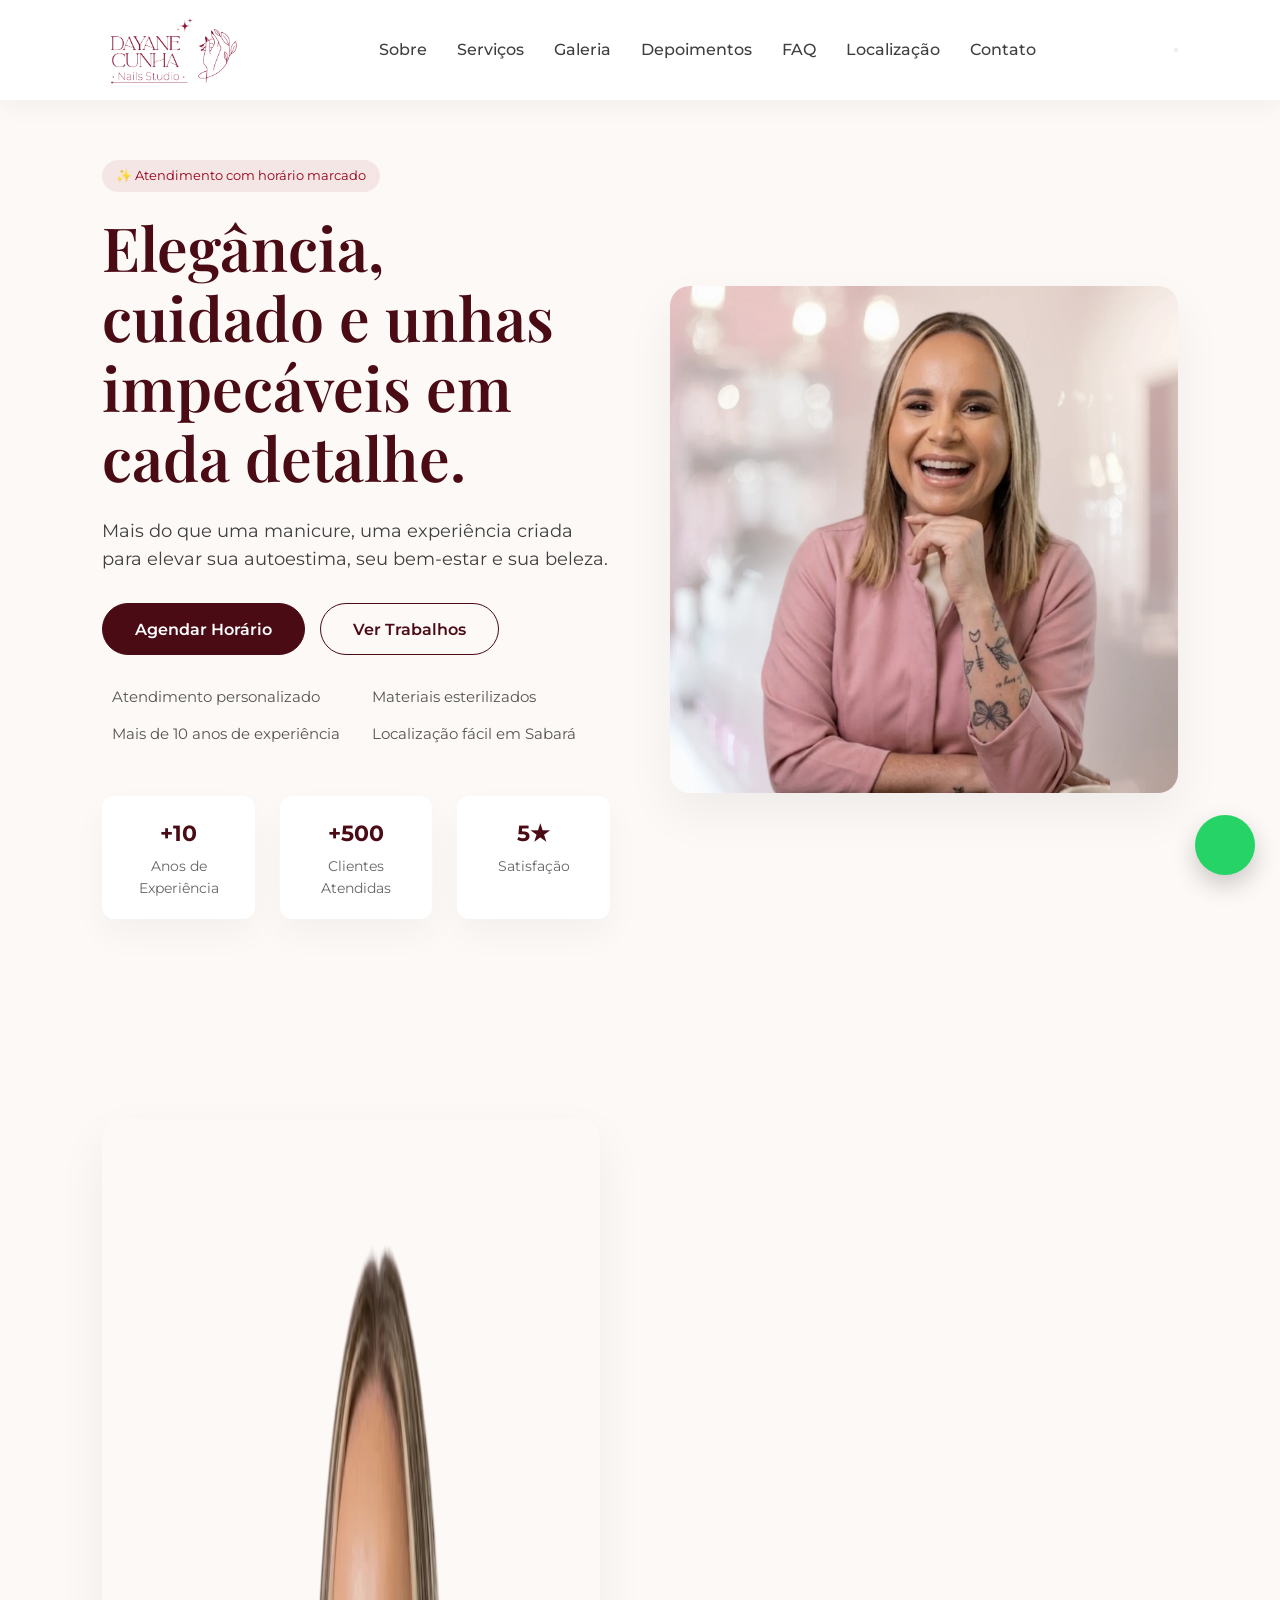
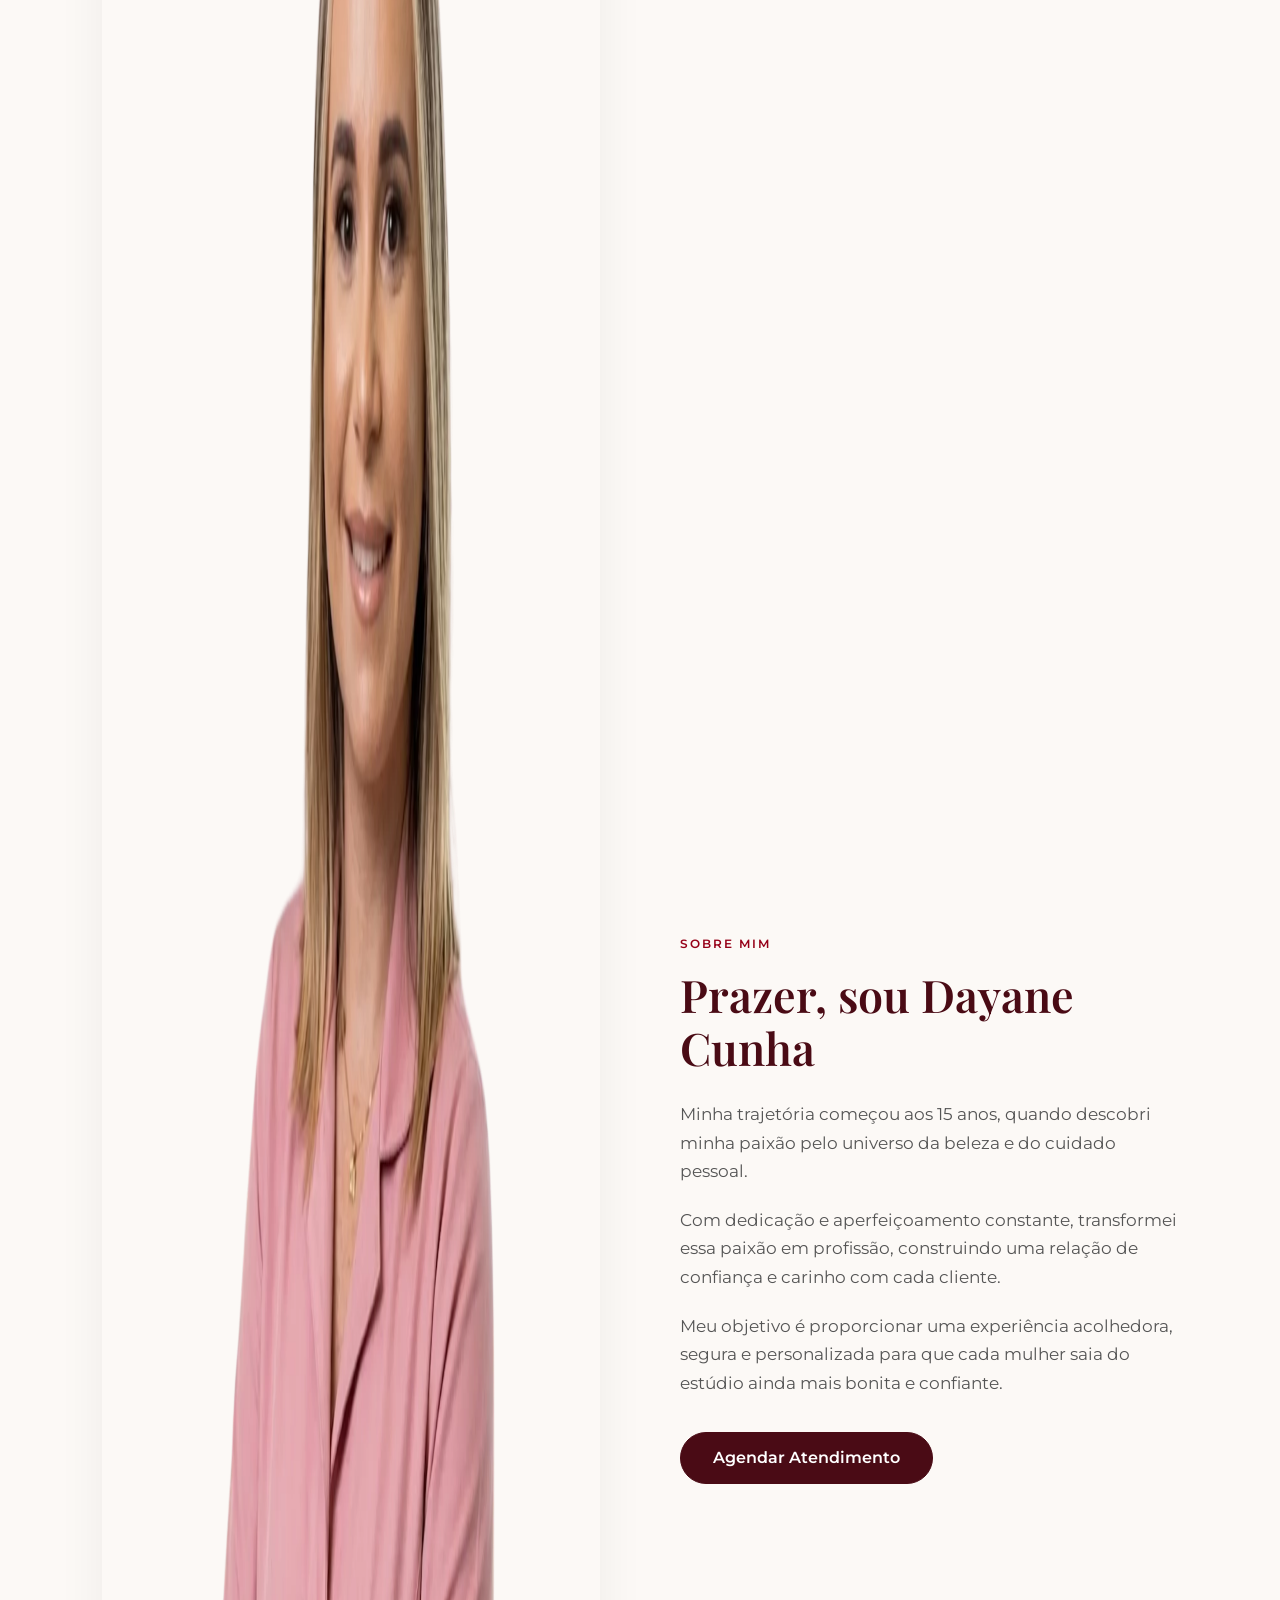
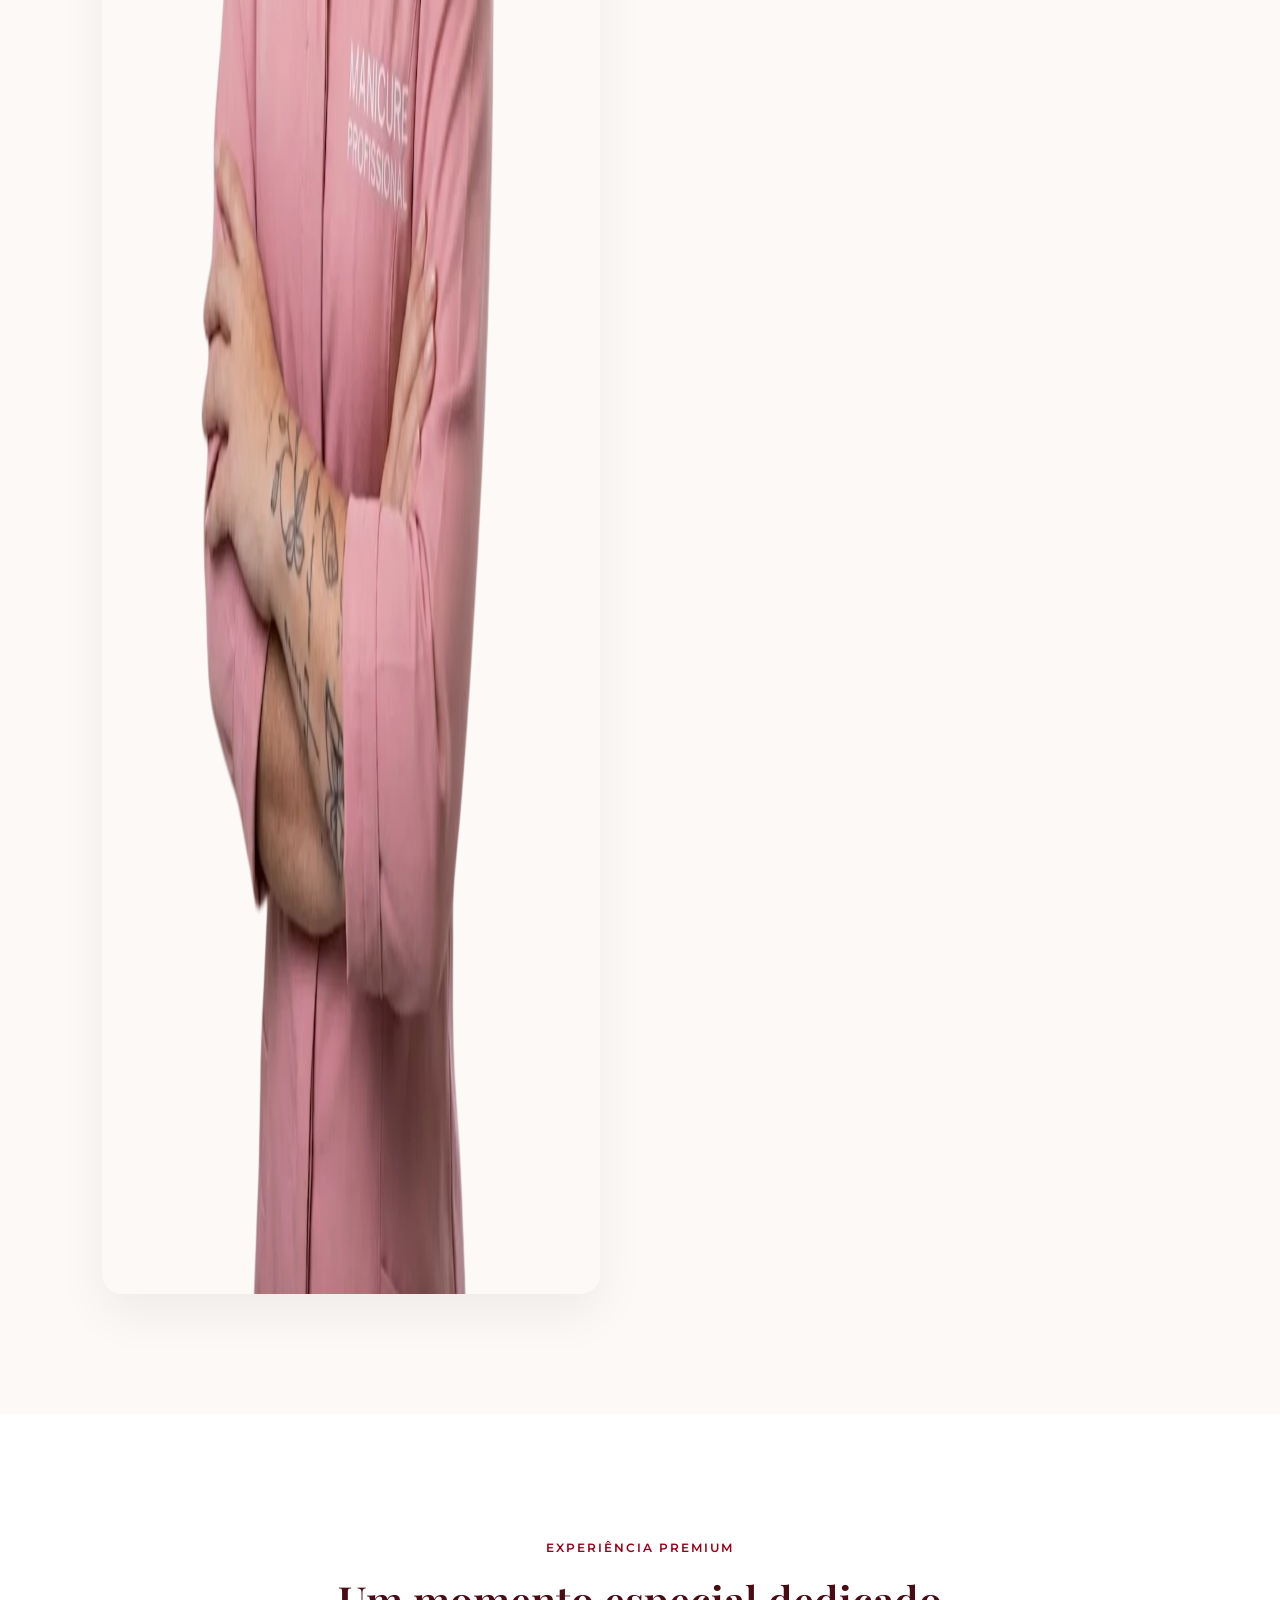
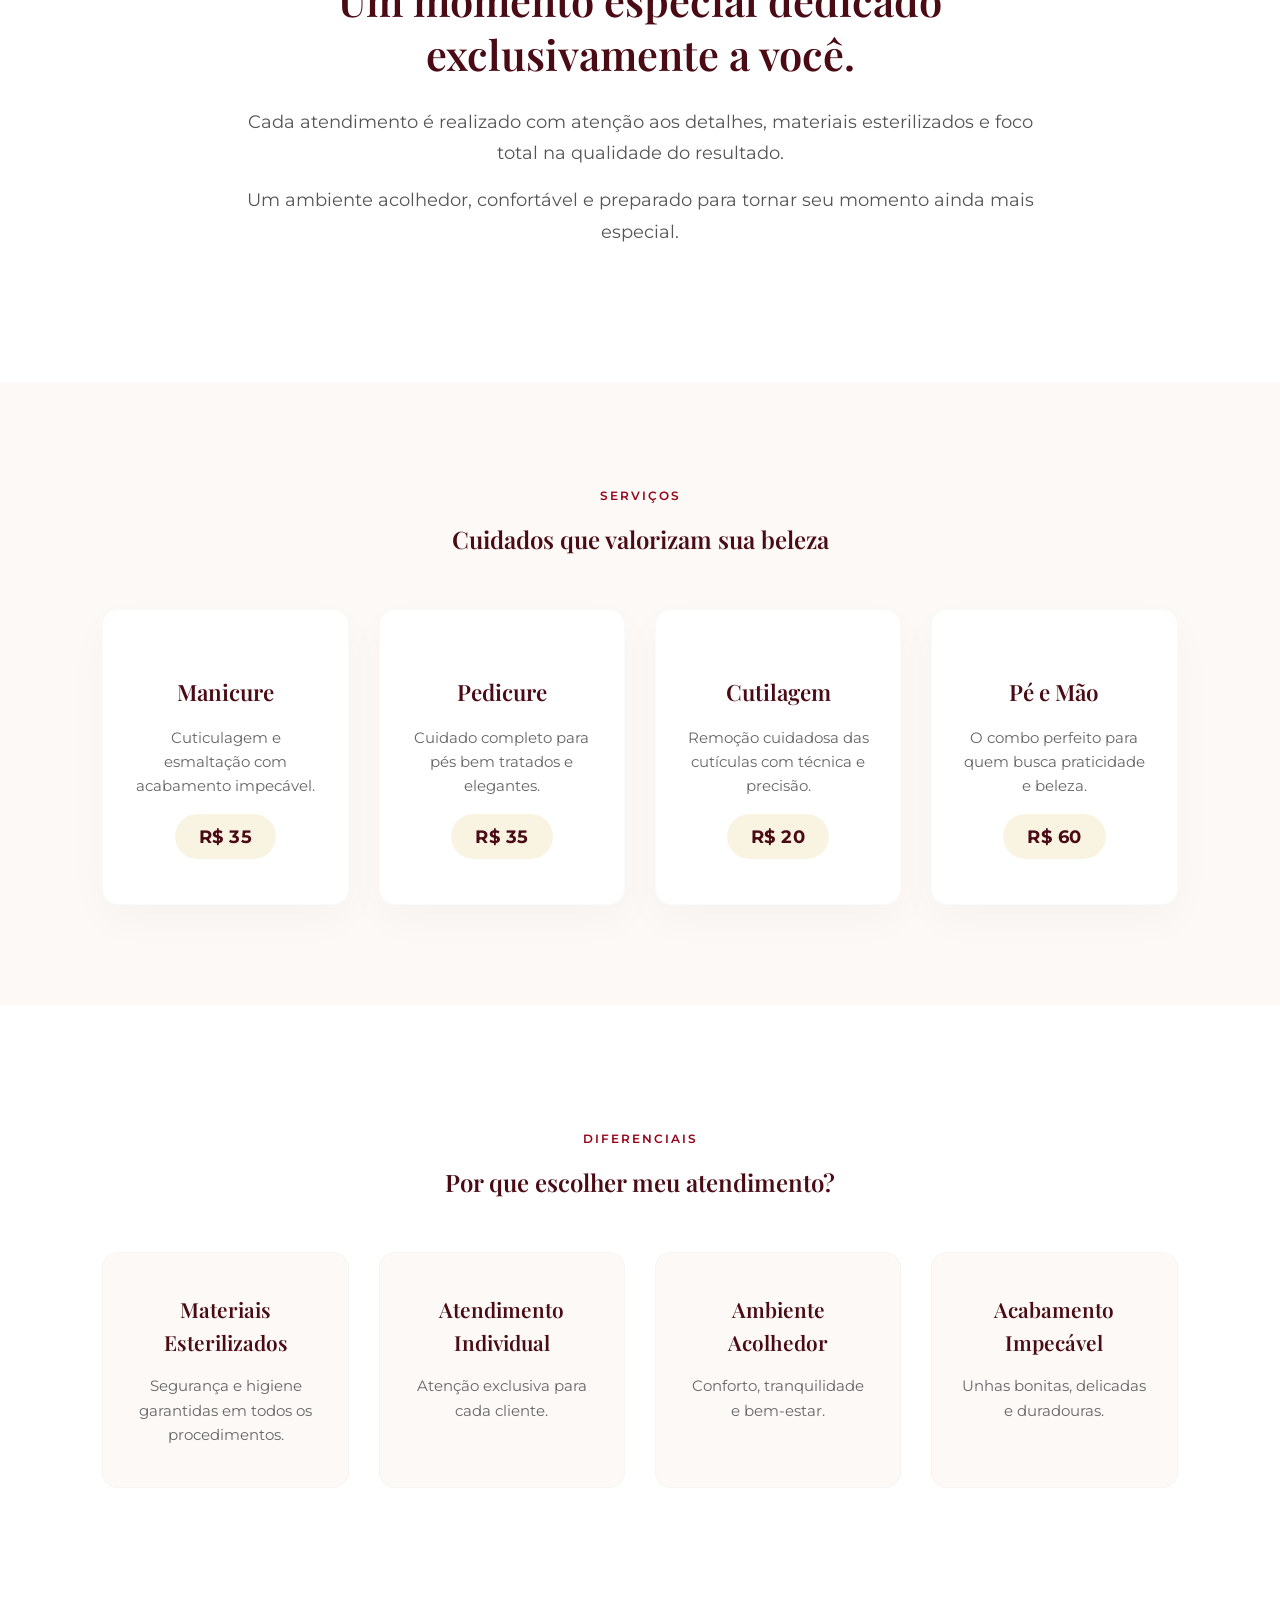
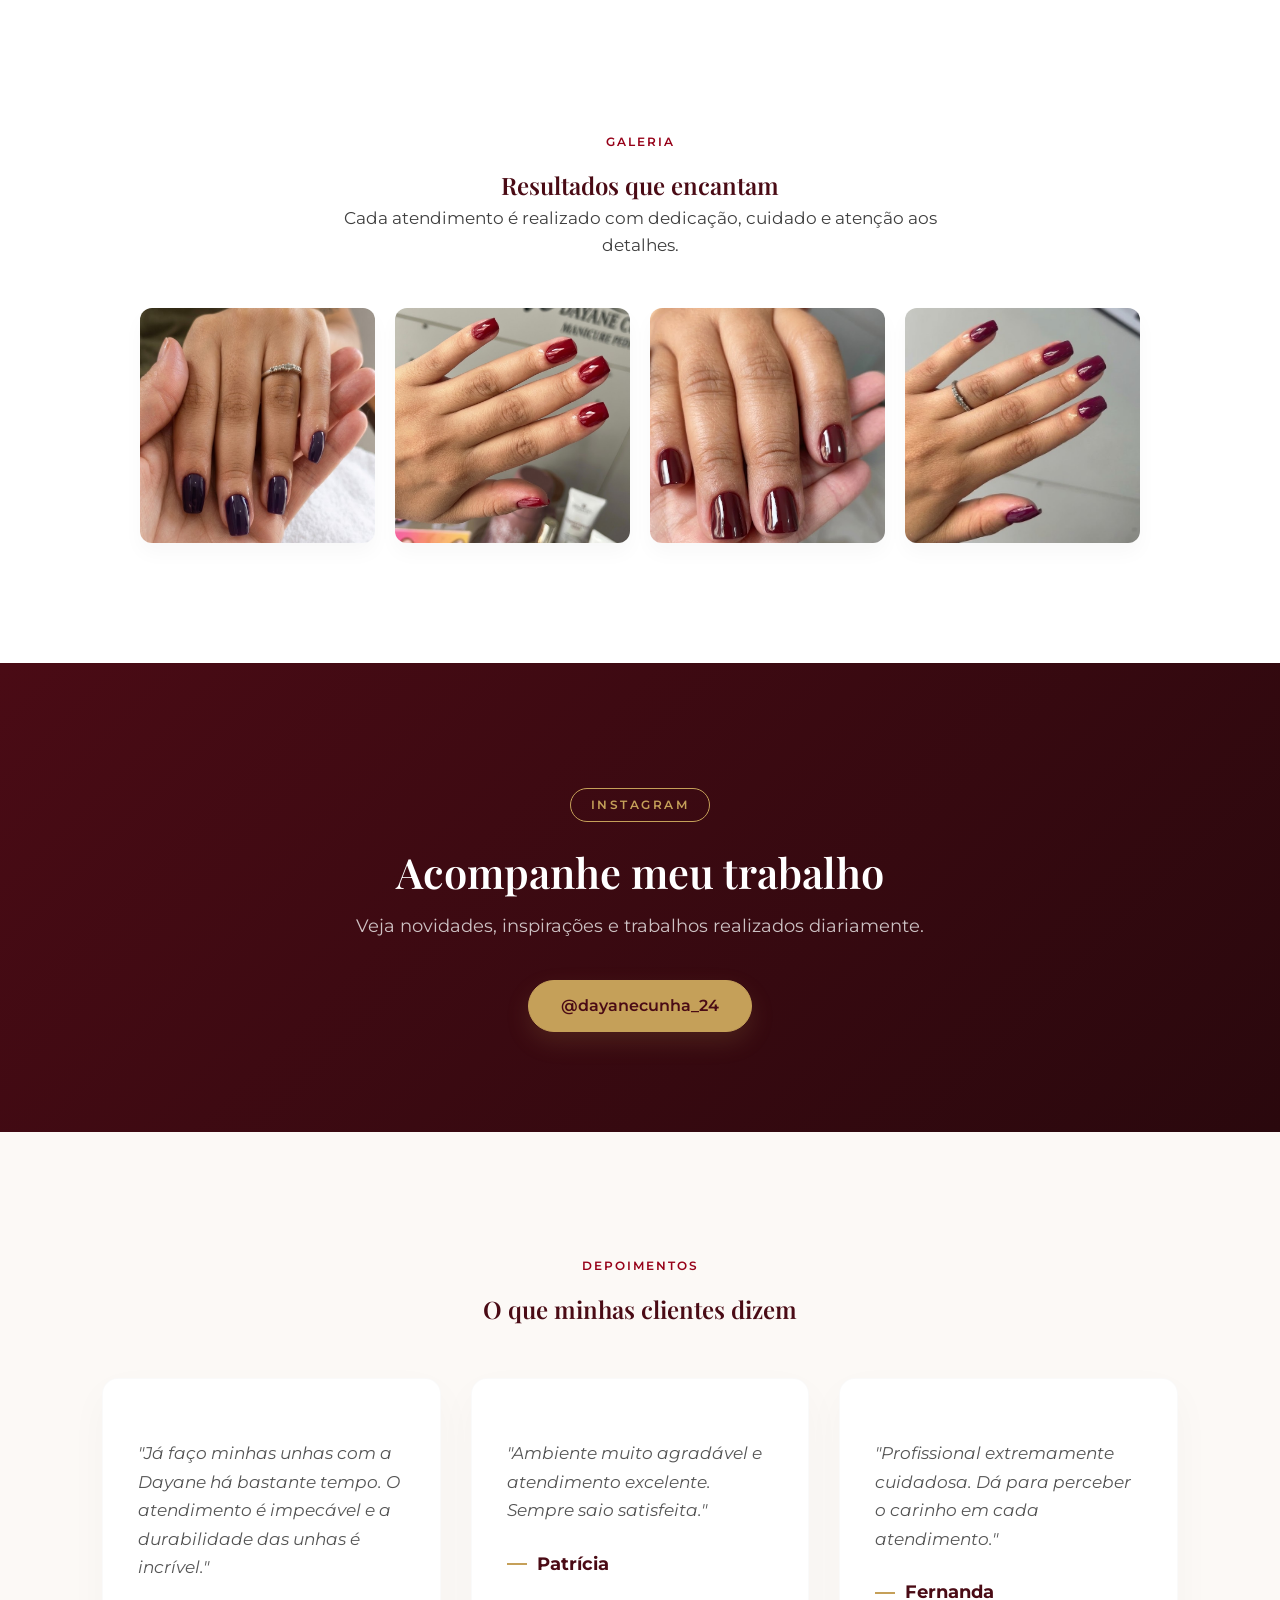
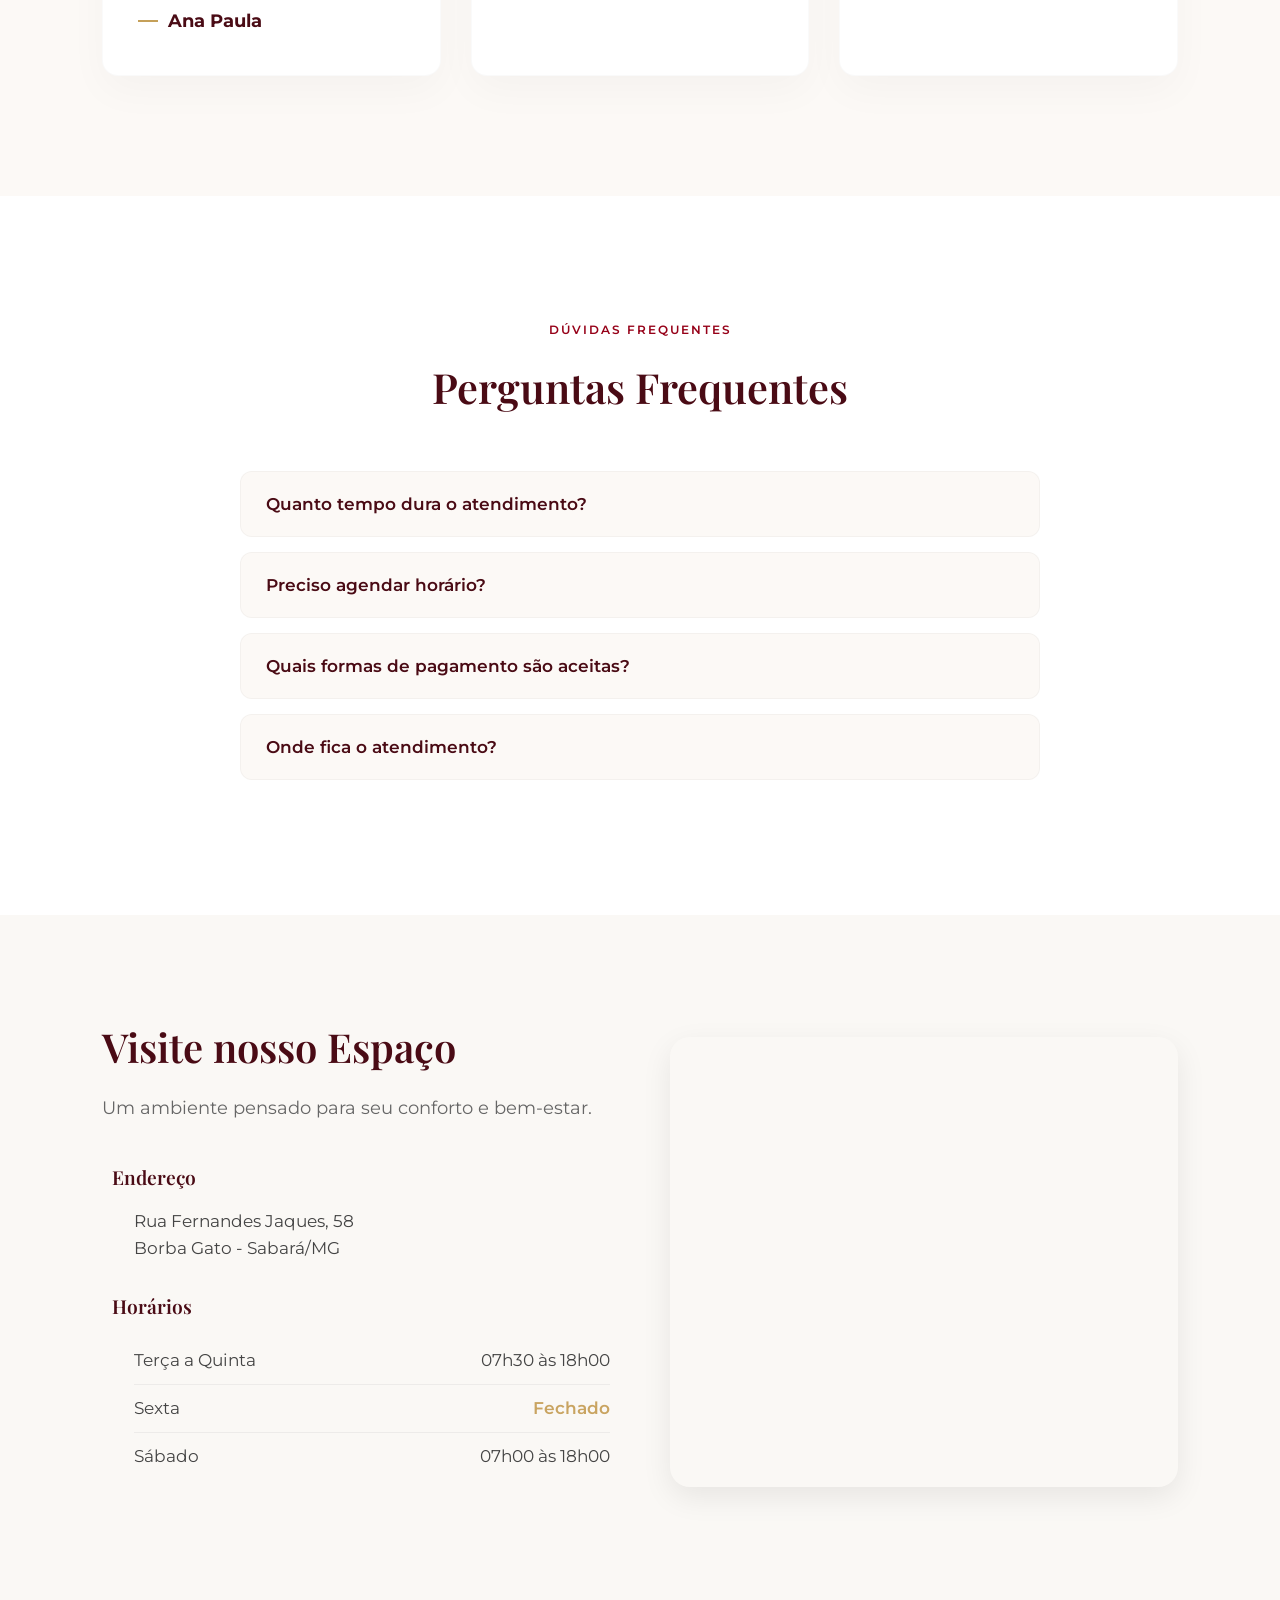
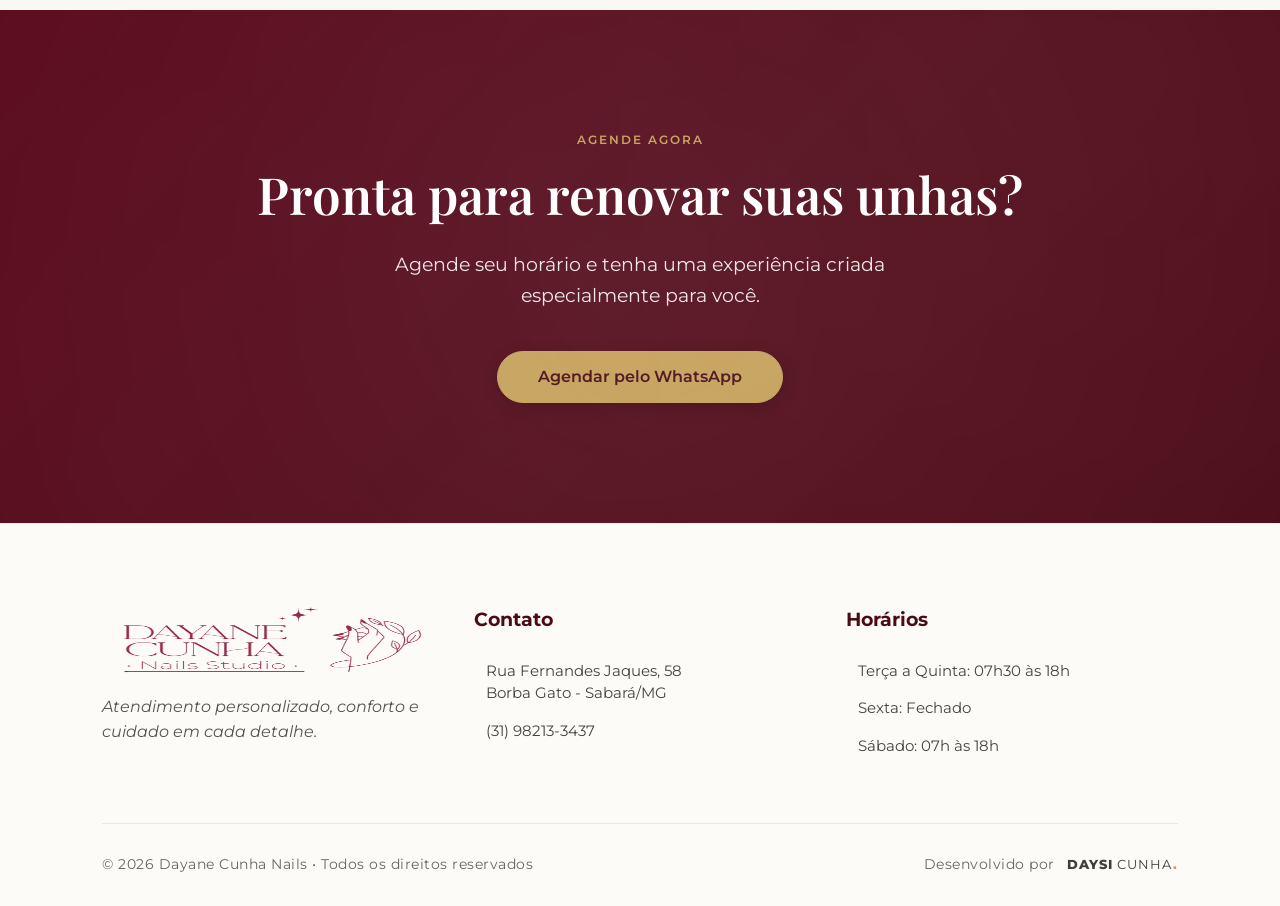
==== commit 42d7919e: "Otimiza imagens e prepara indexação" ====
--- a/index.html
+++ b/index.html
@@ -11,7 +11,7 @@
 <meta content="Atendimento premium de manicure e pedicure em Sabará. Agende seu horário." property="og:description"/>
 <meta content="website" property="og:type"/>
 <meta content="https://daysicunha.com.br/dayanecunhanails" property="og:url"/>
-<meta content="assets/img/og-image.jpg" property="og:image"/>
+<meta content="https://daysicunha.com.br/dayanecunhanails/assets/img/herodayane.webp" property="og:image"/>
 <link href="https://daysicunha.com.br/dayanecunhanails" rel="canonical"/>
 <meta content="Dayane Cunha" name="author"/>
 <meta content="BR-MG" name="geo.region"/>
@@ -119,7 +119,7 @@
 </div>
 </div>
 <div class="hero-image">
-<img alt="Manicure profissional Dayane Cunha" decoding="async" height="3375" src="assets/img/herodayane.png" width="3375"/>
+<img alt="Manicure profissional Dayane Cunha" decoding="async" height="3375" src="assets/img/herodayane.webp" width="3375"/>
 </div>
 </section>
 <!-- =========================================
@@ -127,7 +127,7 @@
     ========================================= -->
 <section class="section about-section" id="sobre">
 <div class="about-image">
-<img alt="Dayane Cunha manicure profissional" height="3375" loading="lazy" src="assets/img/dayane.png" width="3375"/>
+<img alt="Dayane Cunha manicure profissional" height="3375" loading="lazy" src="assets/img/dayane.webp" width="3375"/>
 </div>
 <div class="about-content">
 <span class="section-tag">SOBRE MIM</span>
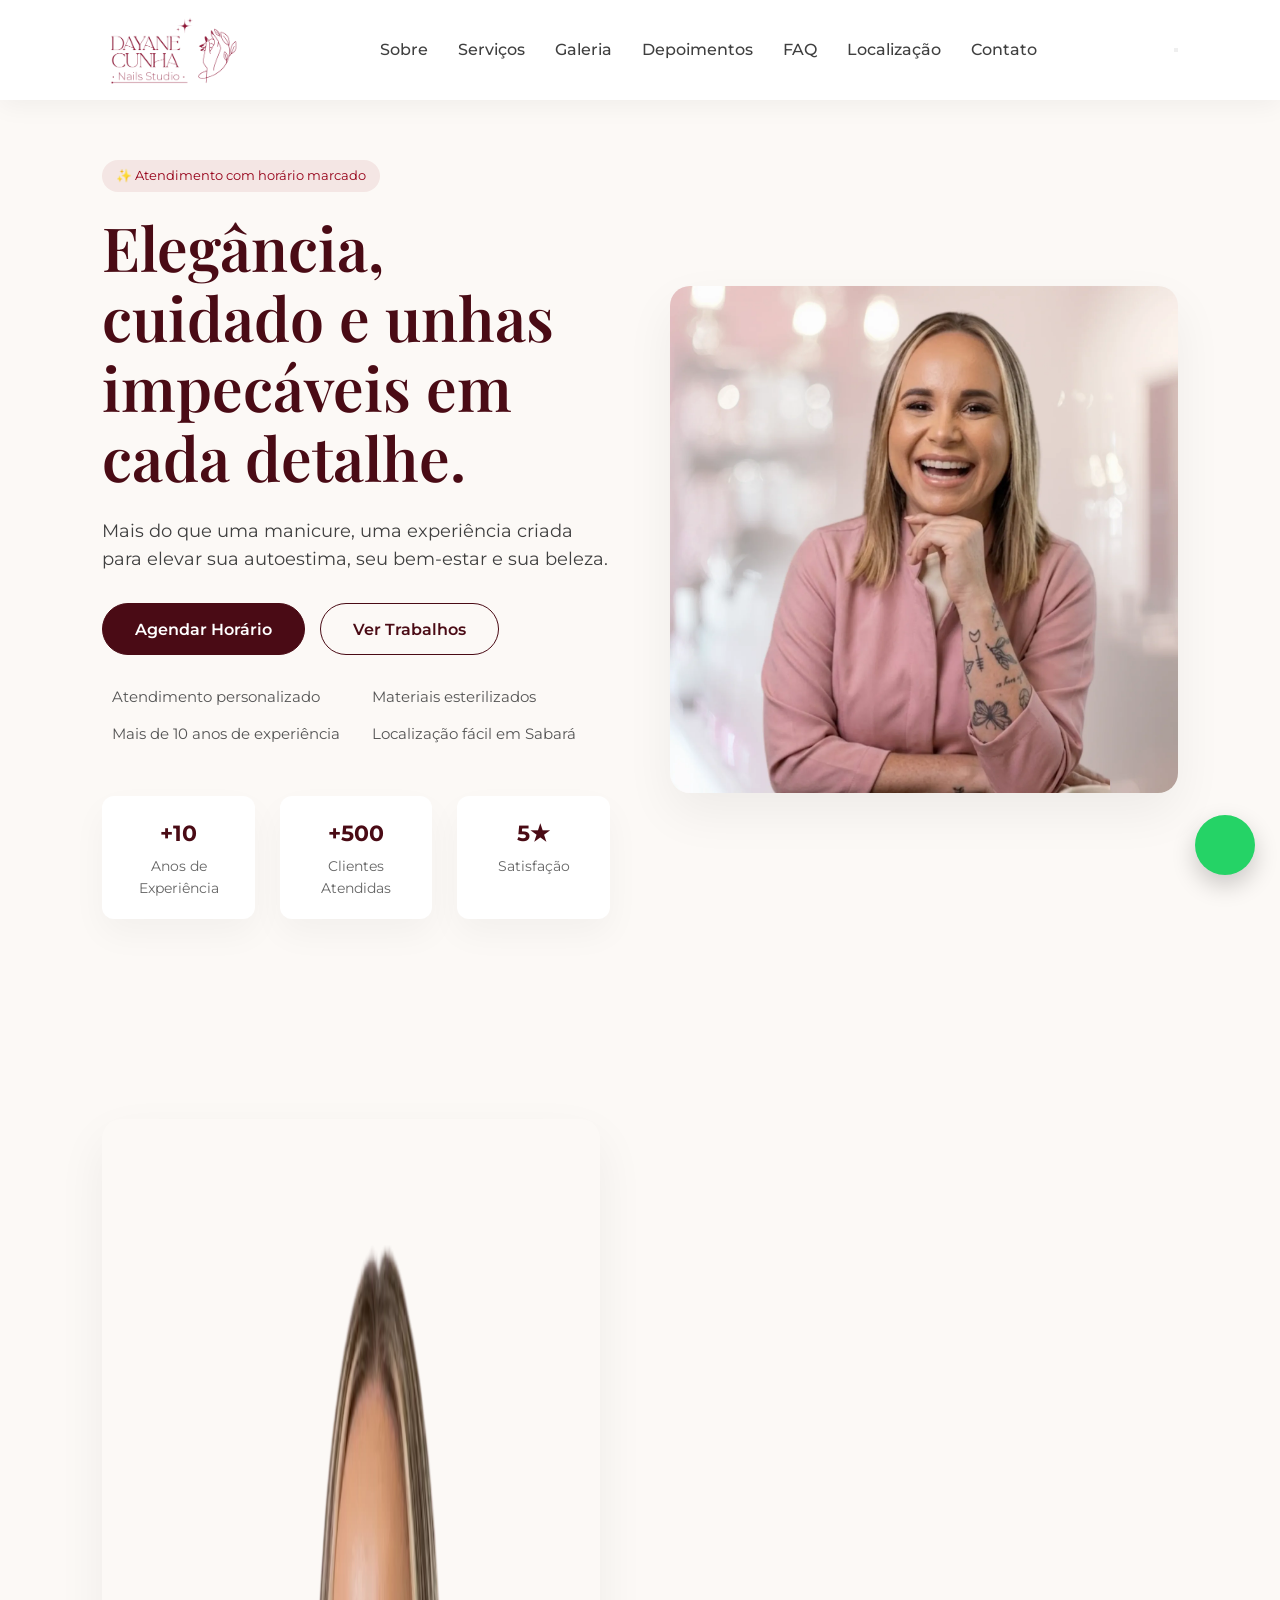
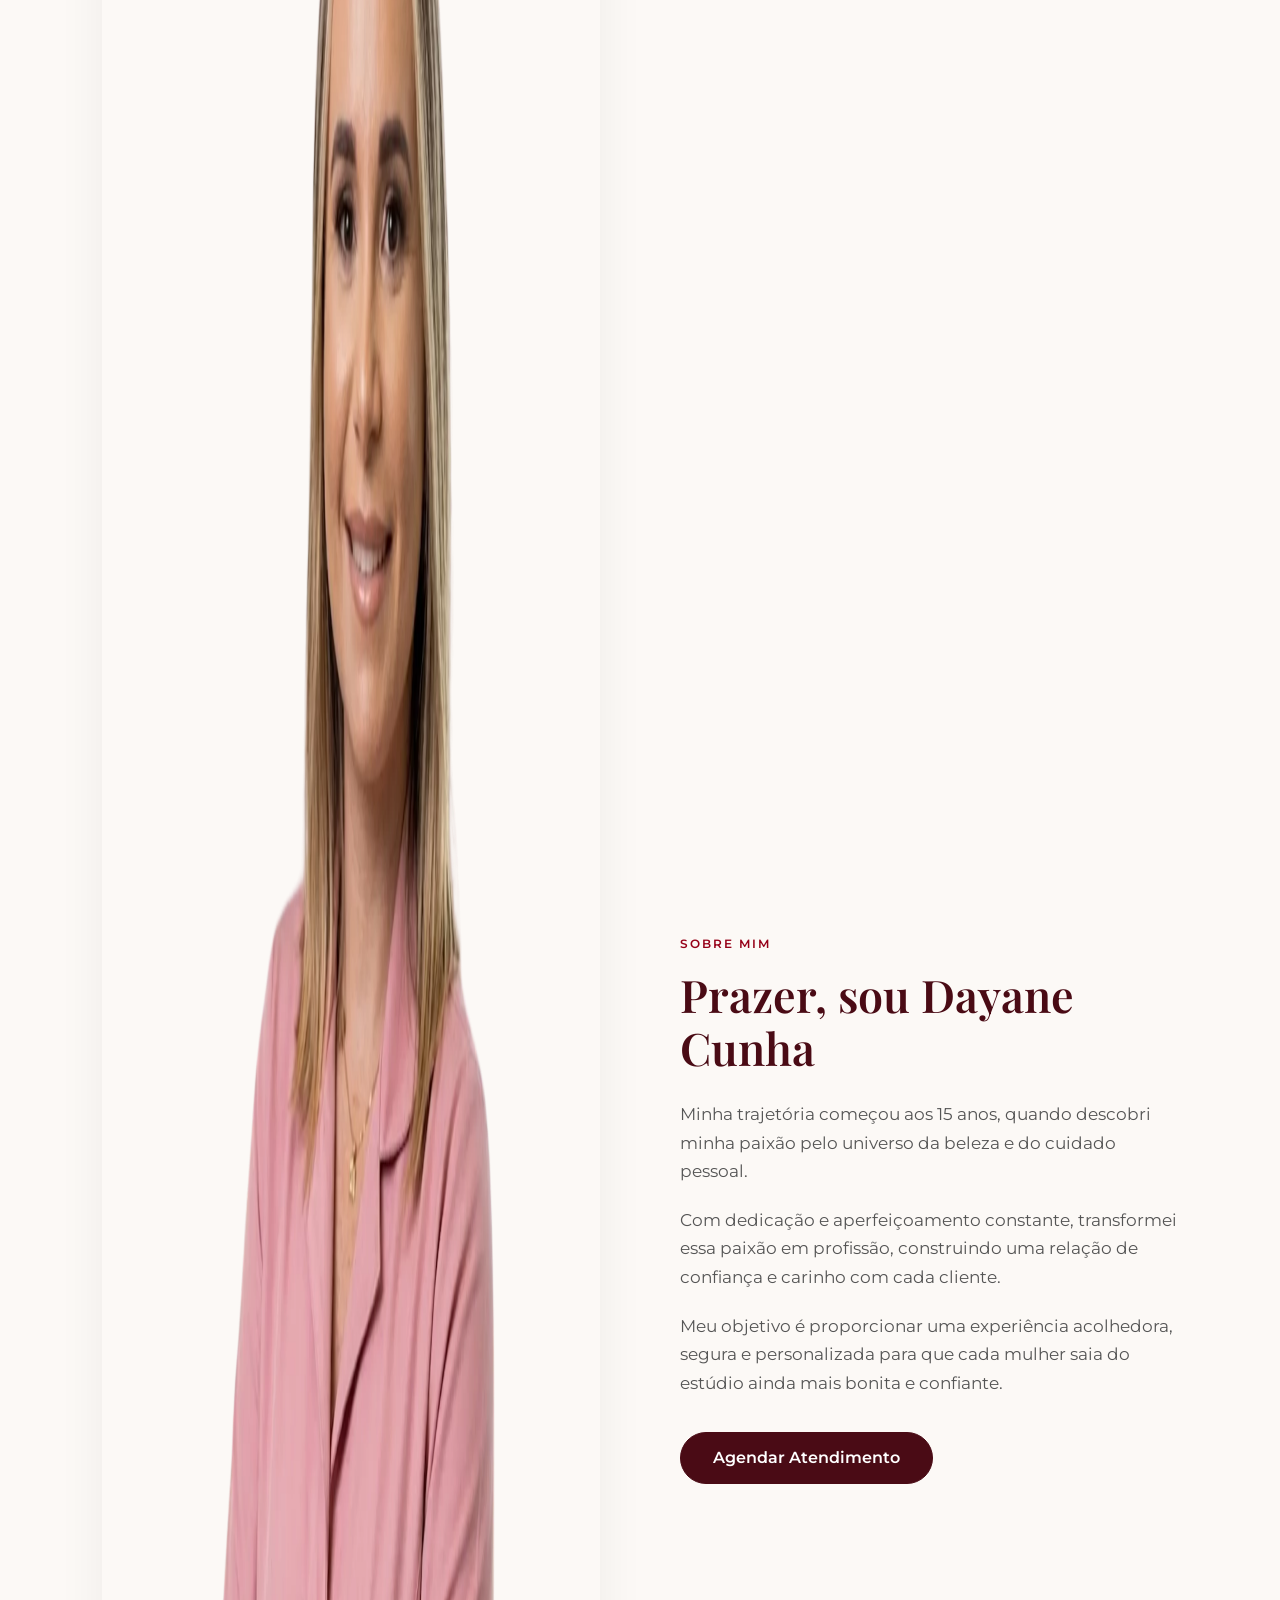
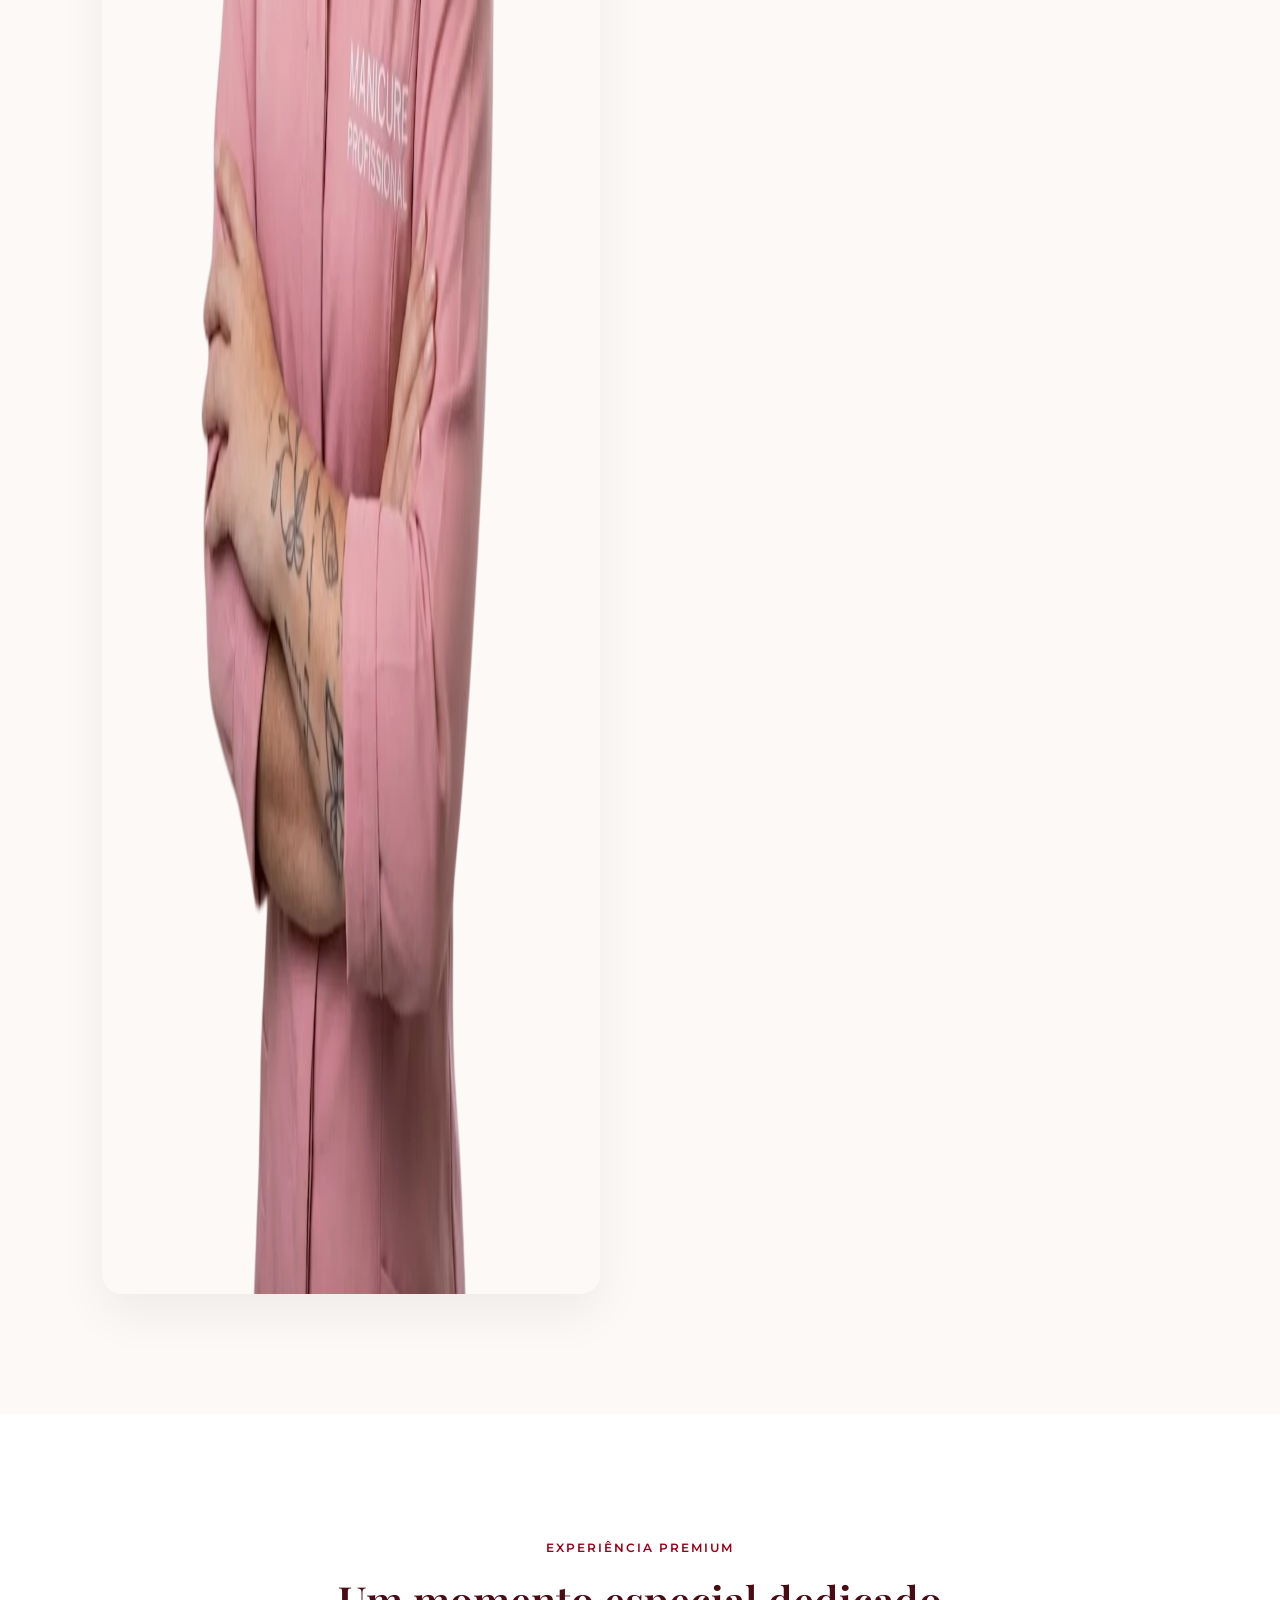
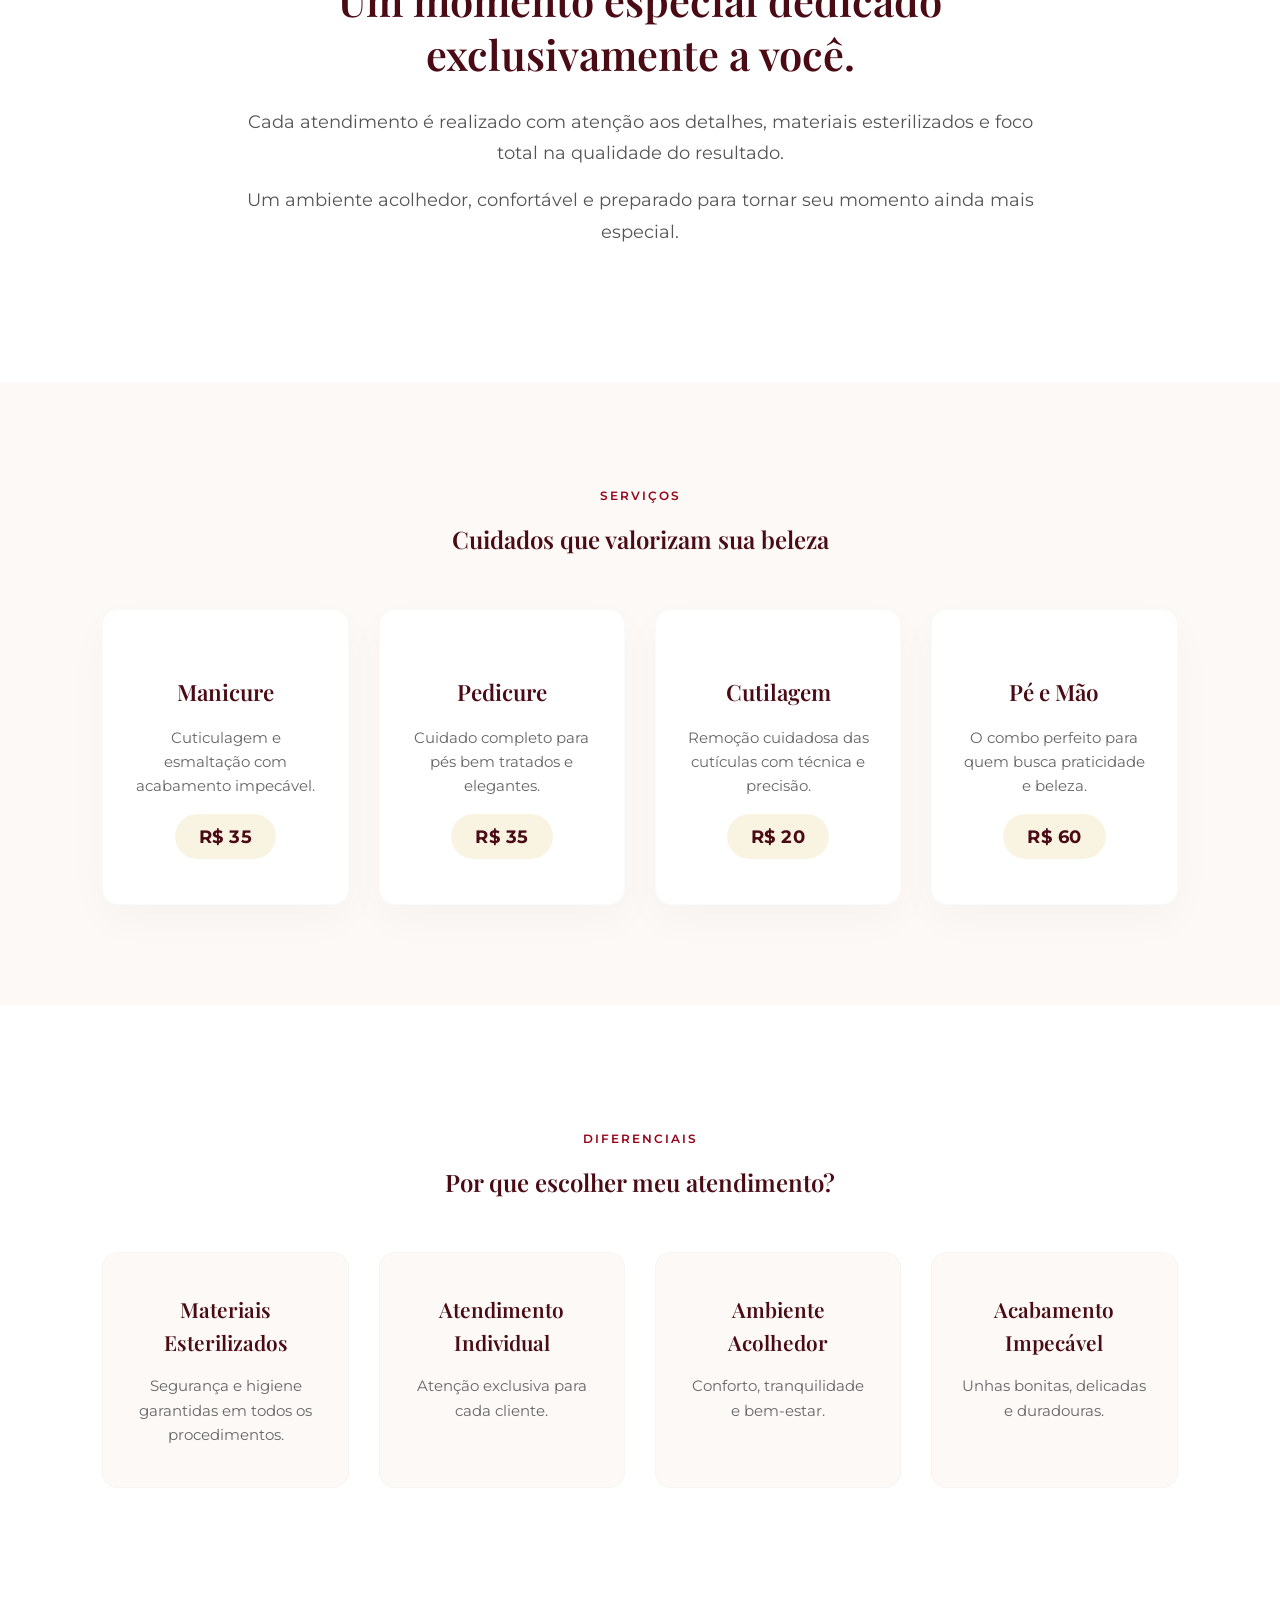
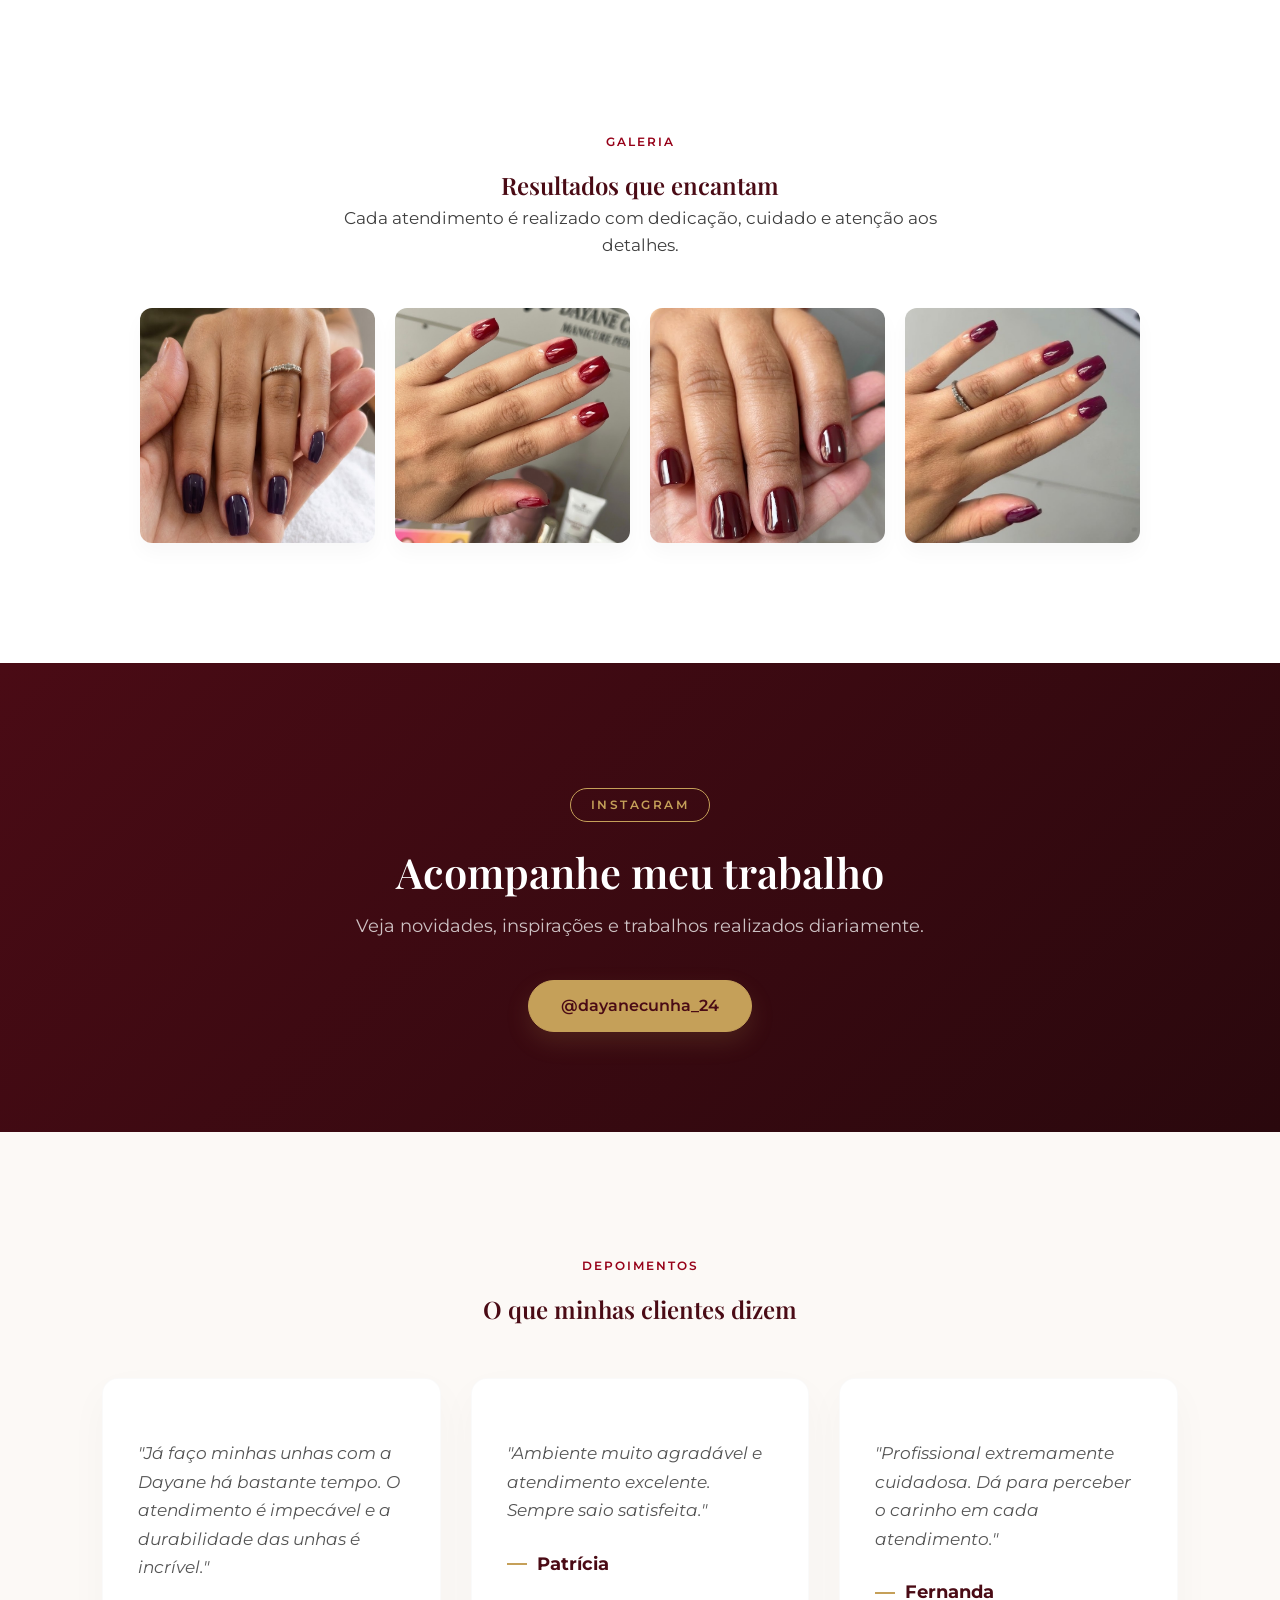
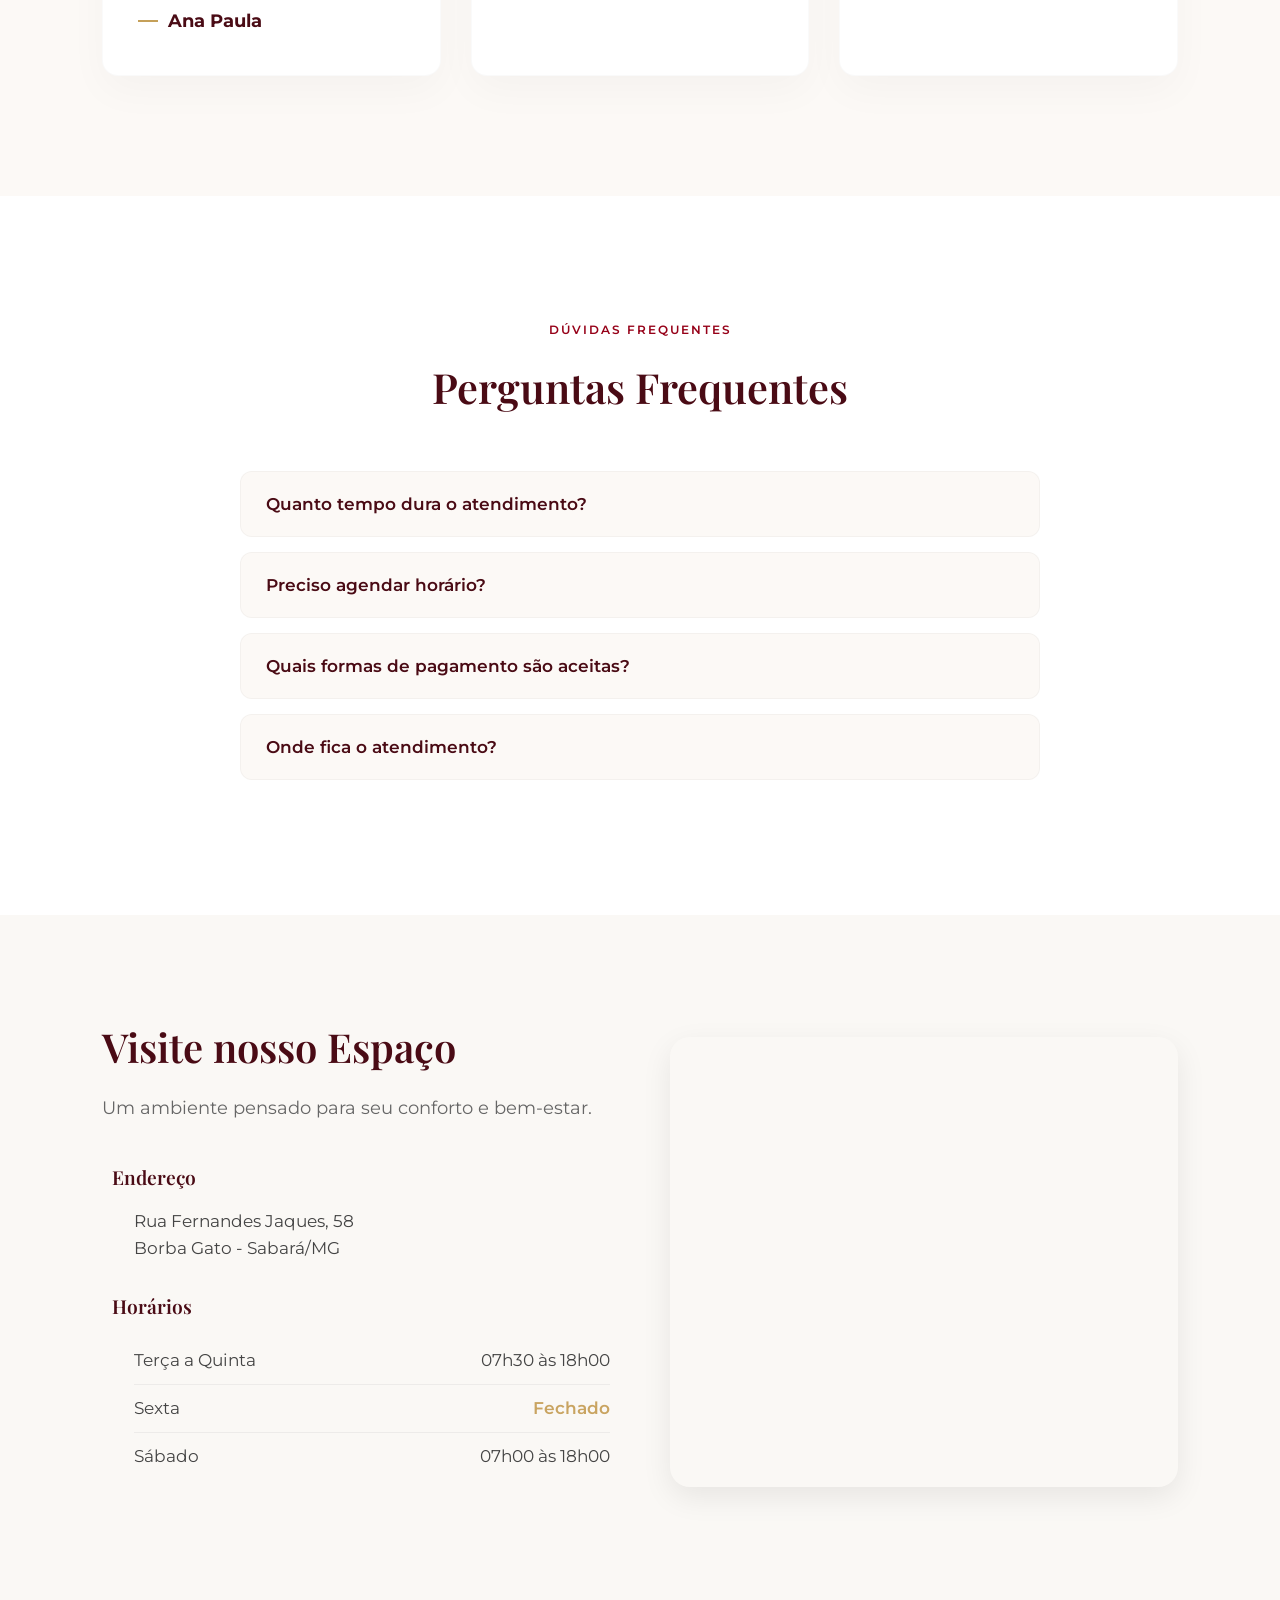
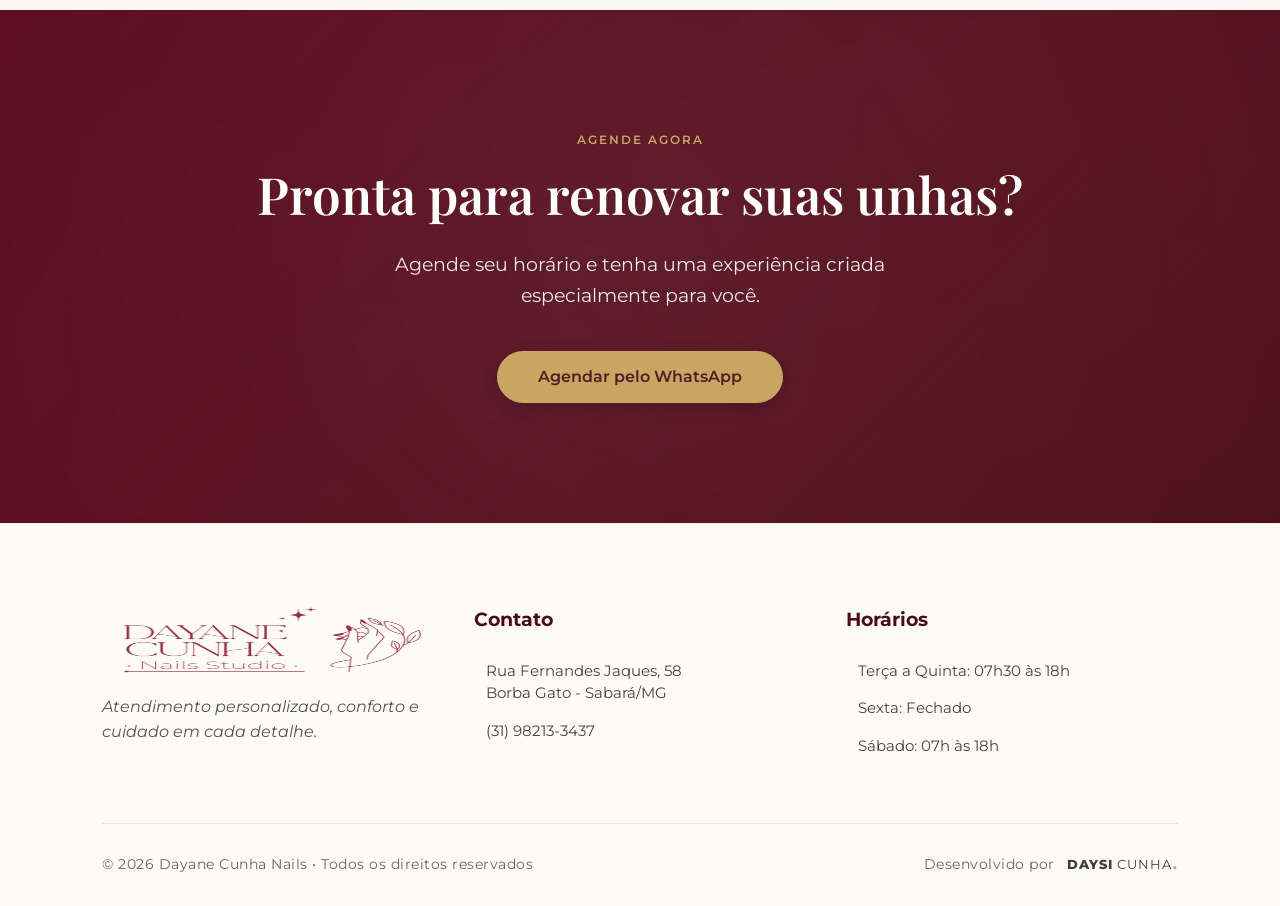
==== commit 9812a7c0: "Reduz peso dos assets de marca" ====
--- a/index.html
+++ b/index.html
@@ -16,7 +16,7 @@
 <meta content="Dayane Cunha" name="author"/>
 <meta content="BR-MG" name="geo.region"/>
 <meta content="Sabará" name="geo.placename"/>
-<link href="assets/img/favicon.png" rel="icon"/>
+<link href="assets/img/favicon-256.png" rel="icon"/>
 <link as="image" href="assets/img/herodayane.webp" rel="preload"/>
 <link href="https://fonts.googleapis.com" rel="preconnect"/>
 <link crossorigin="" href="https://fonts.gstatic.com" rel="preconnect"/>
@@ -46,7 +46,7 @@
     ========================================= -->
 <header class="header">
 <div class="logo">
-<img alt="Dayane Cunha Nails" decoding="async" height="1688" src="assets/img/logodayane.png" width="3375"/>
+<img alt="Dayane Cunha Nails" decoding="async" height="1688" src="assets/img/logodayane.webp" width="3375"/>
 </div>
 <nav class="navbar">
 <ul class="nav-menu">
@@ -369,7 +369,7 @@
 <footer class="footer">
 <div class="footer-container">
 <div class="footer-brand">
-<img alt="Dayane Cunha Nails" class="footer-logo-img" height="1688" src="assets/img/logodayane.png" width="3375"/>
+<img alt="Dayane Cunha Nails" class="footer-logo-img" height="1688" src="assets/img/logodayane.webp" width="3375"/>
 <p class="footer-slogan">Atendimento personalizado, conforto e cuidado em cada detalhe.</p>
 </div>
 <div class="footer-contact">
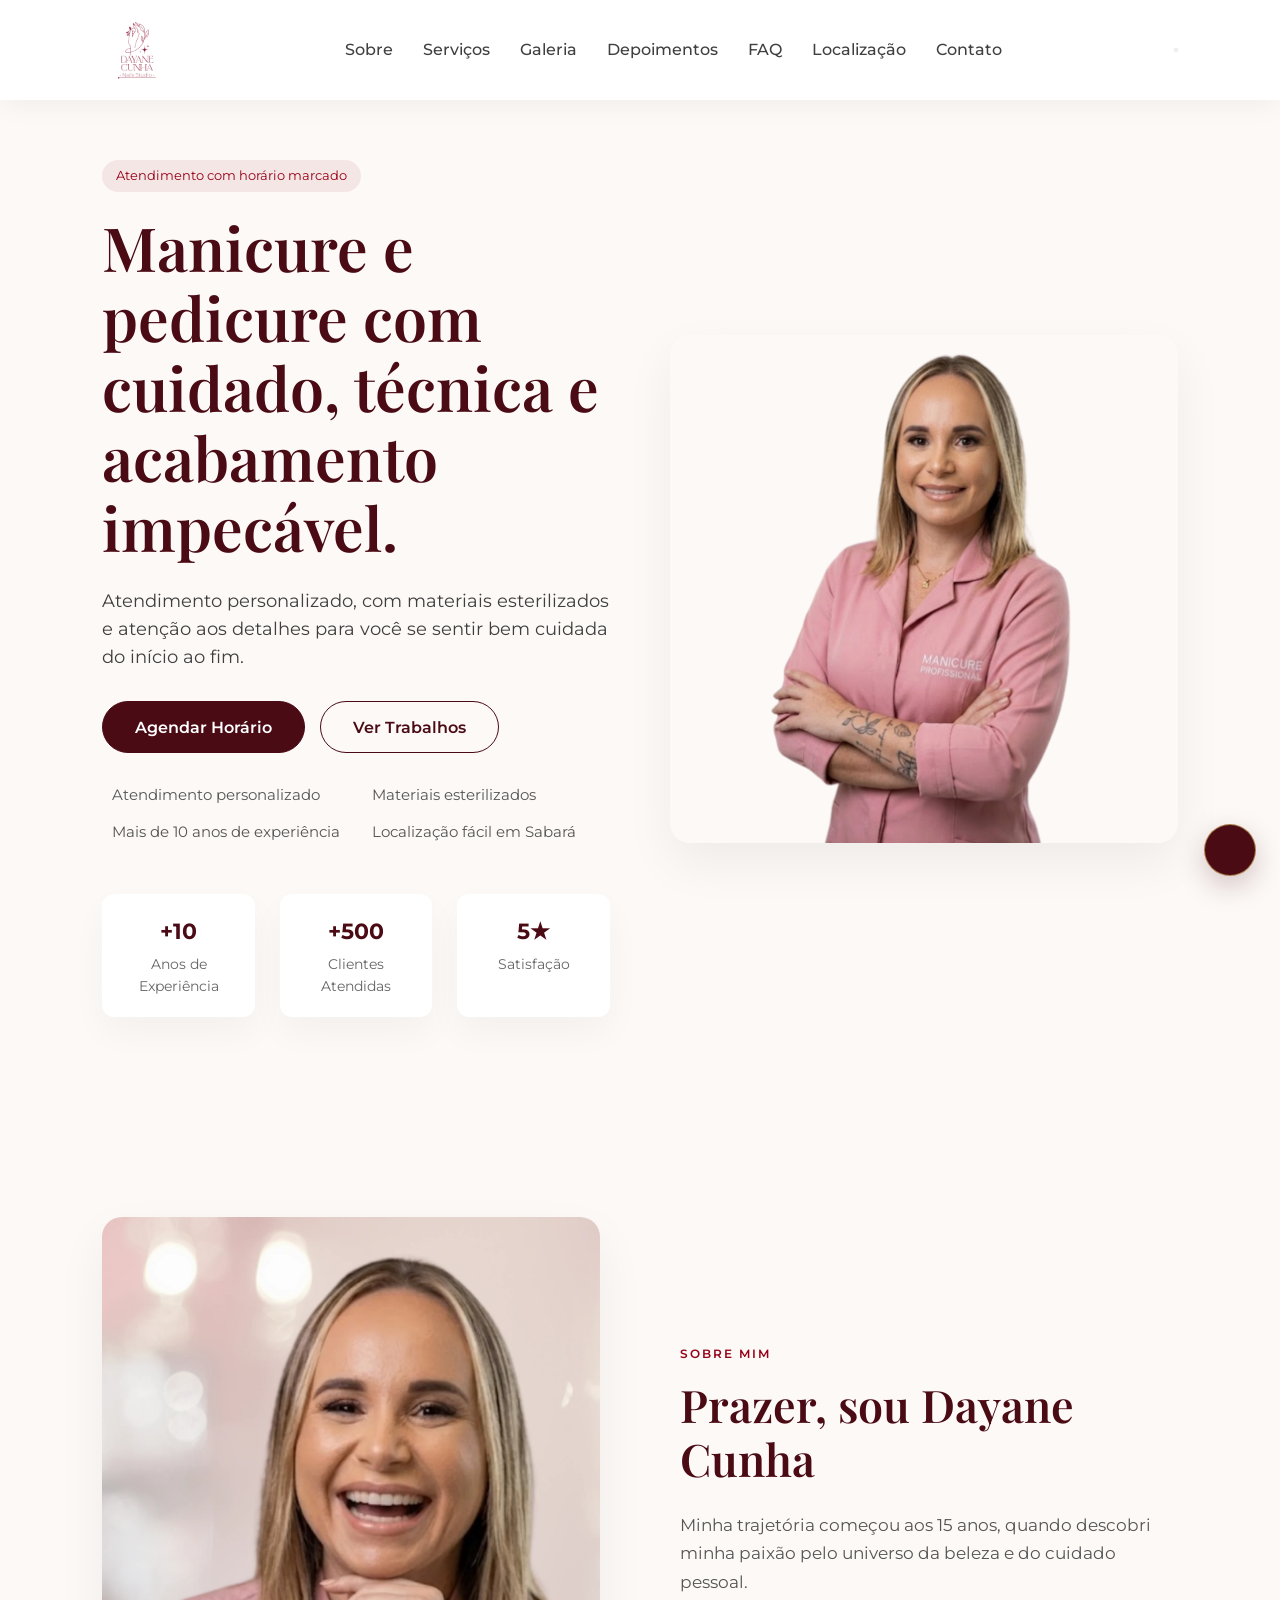
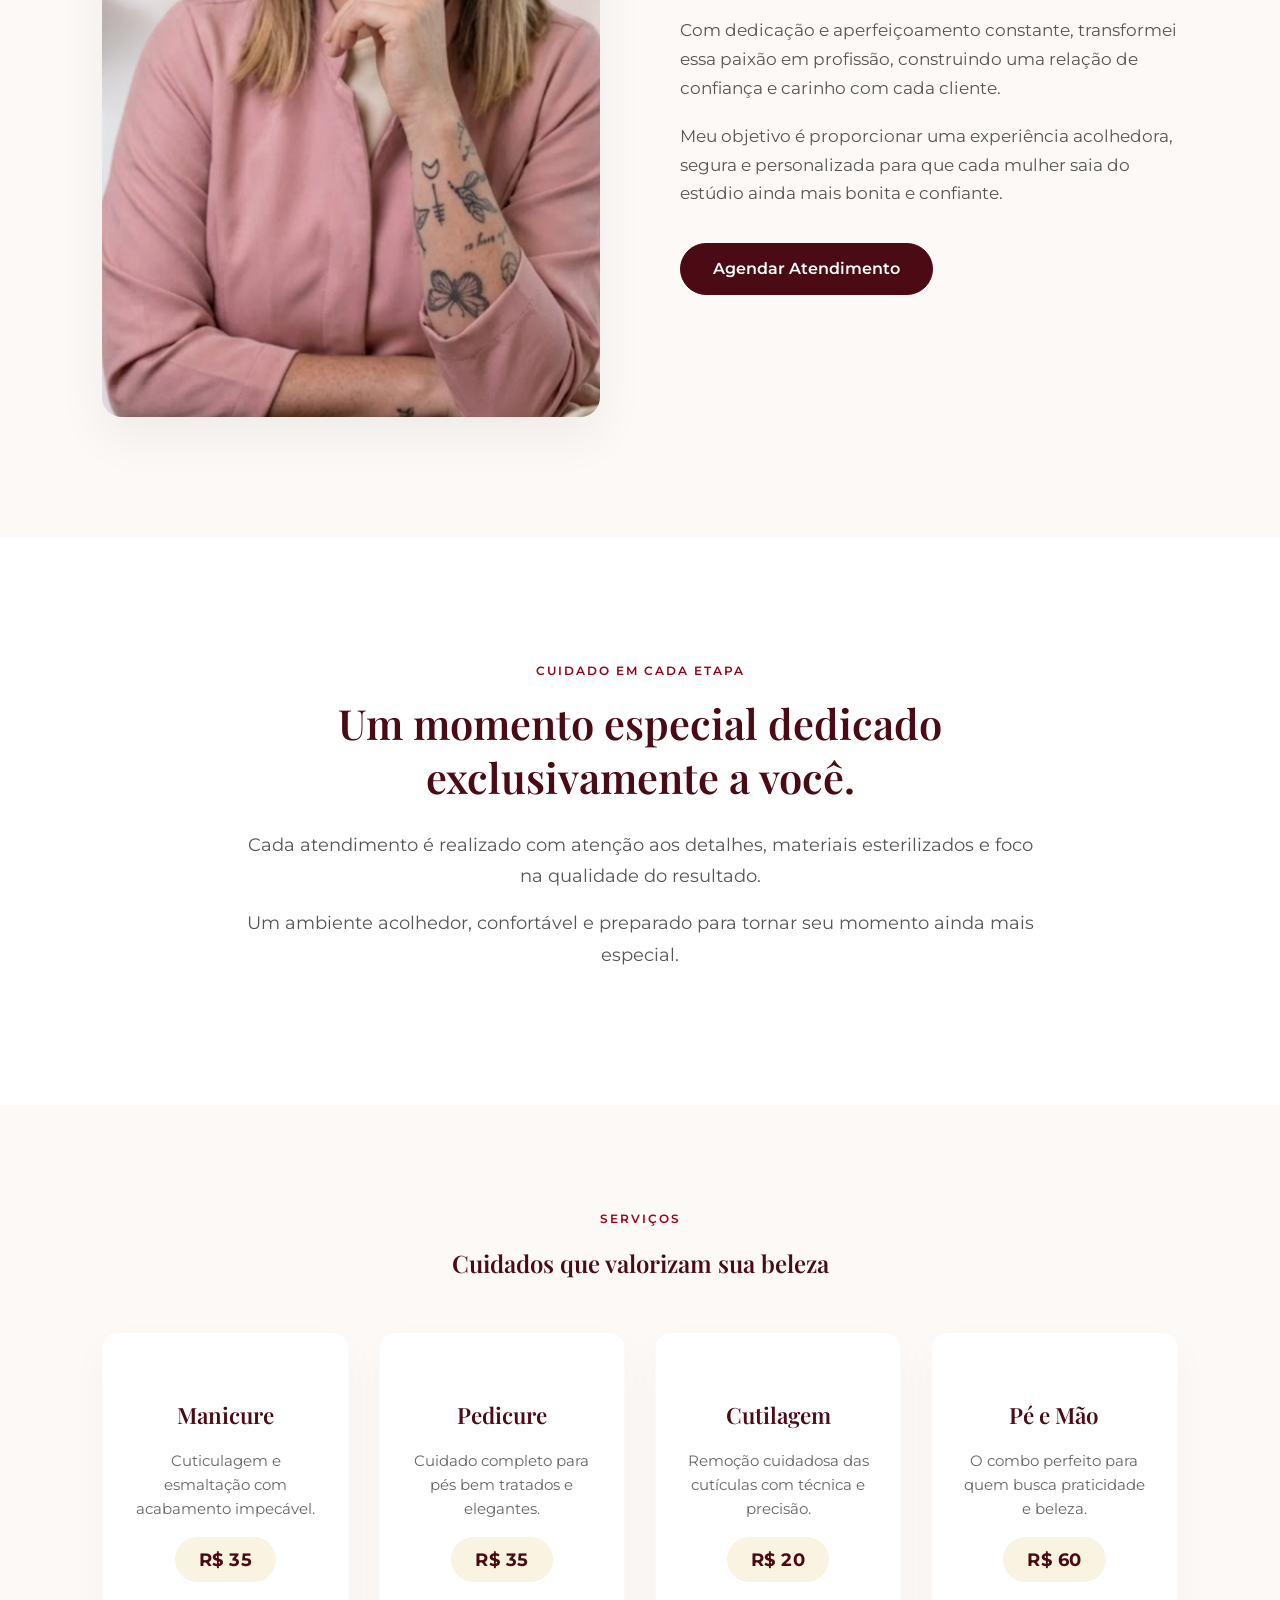
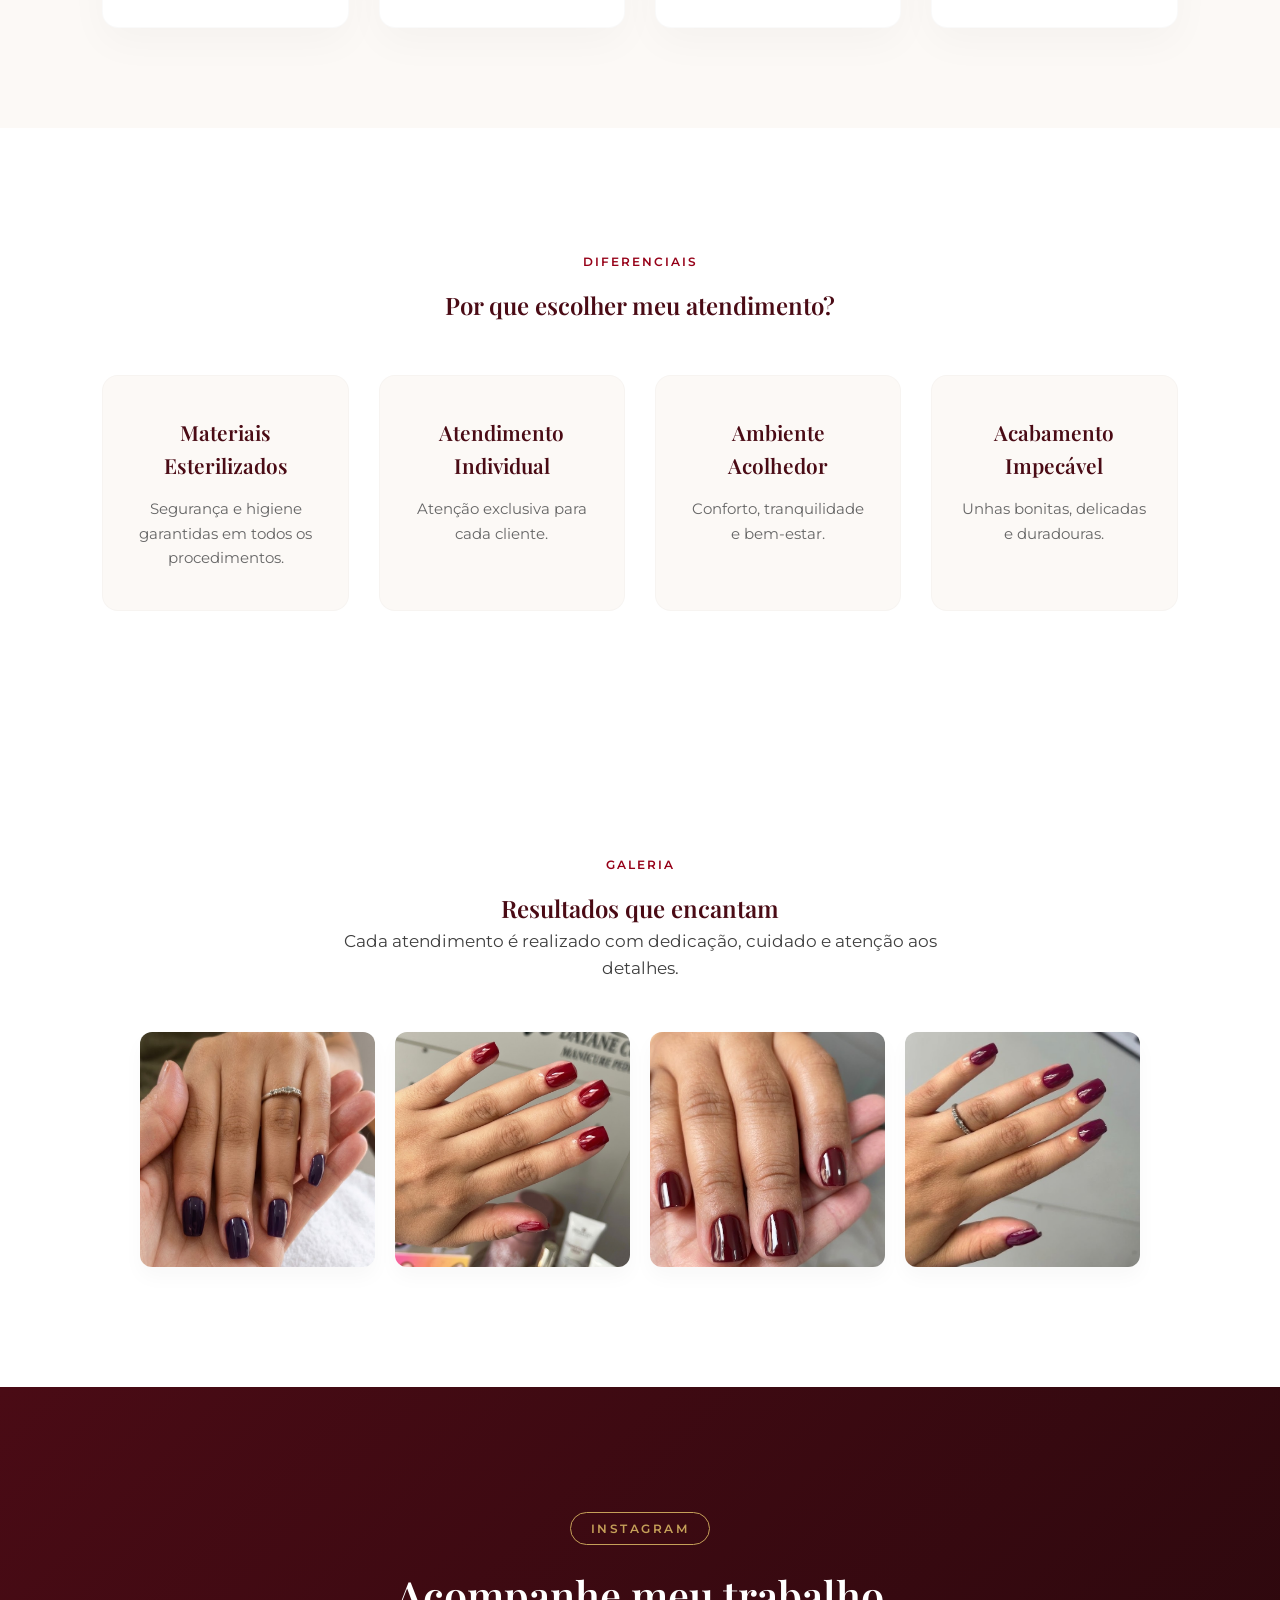
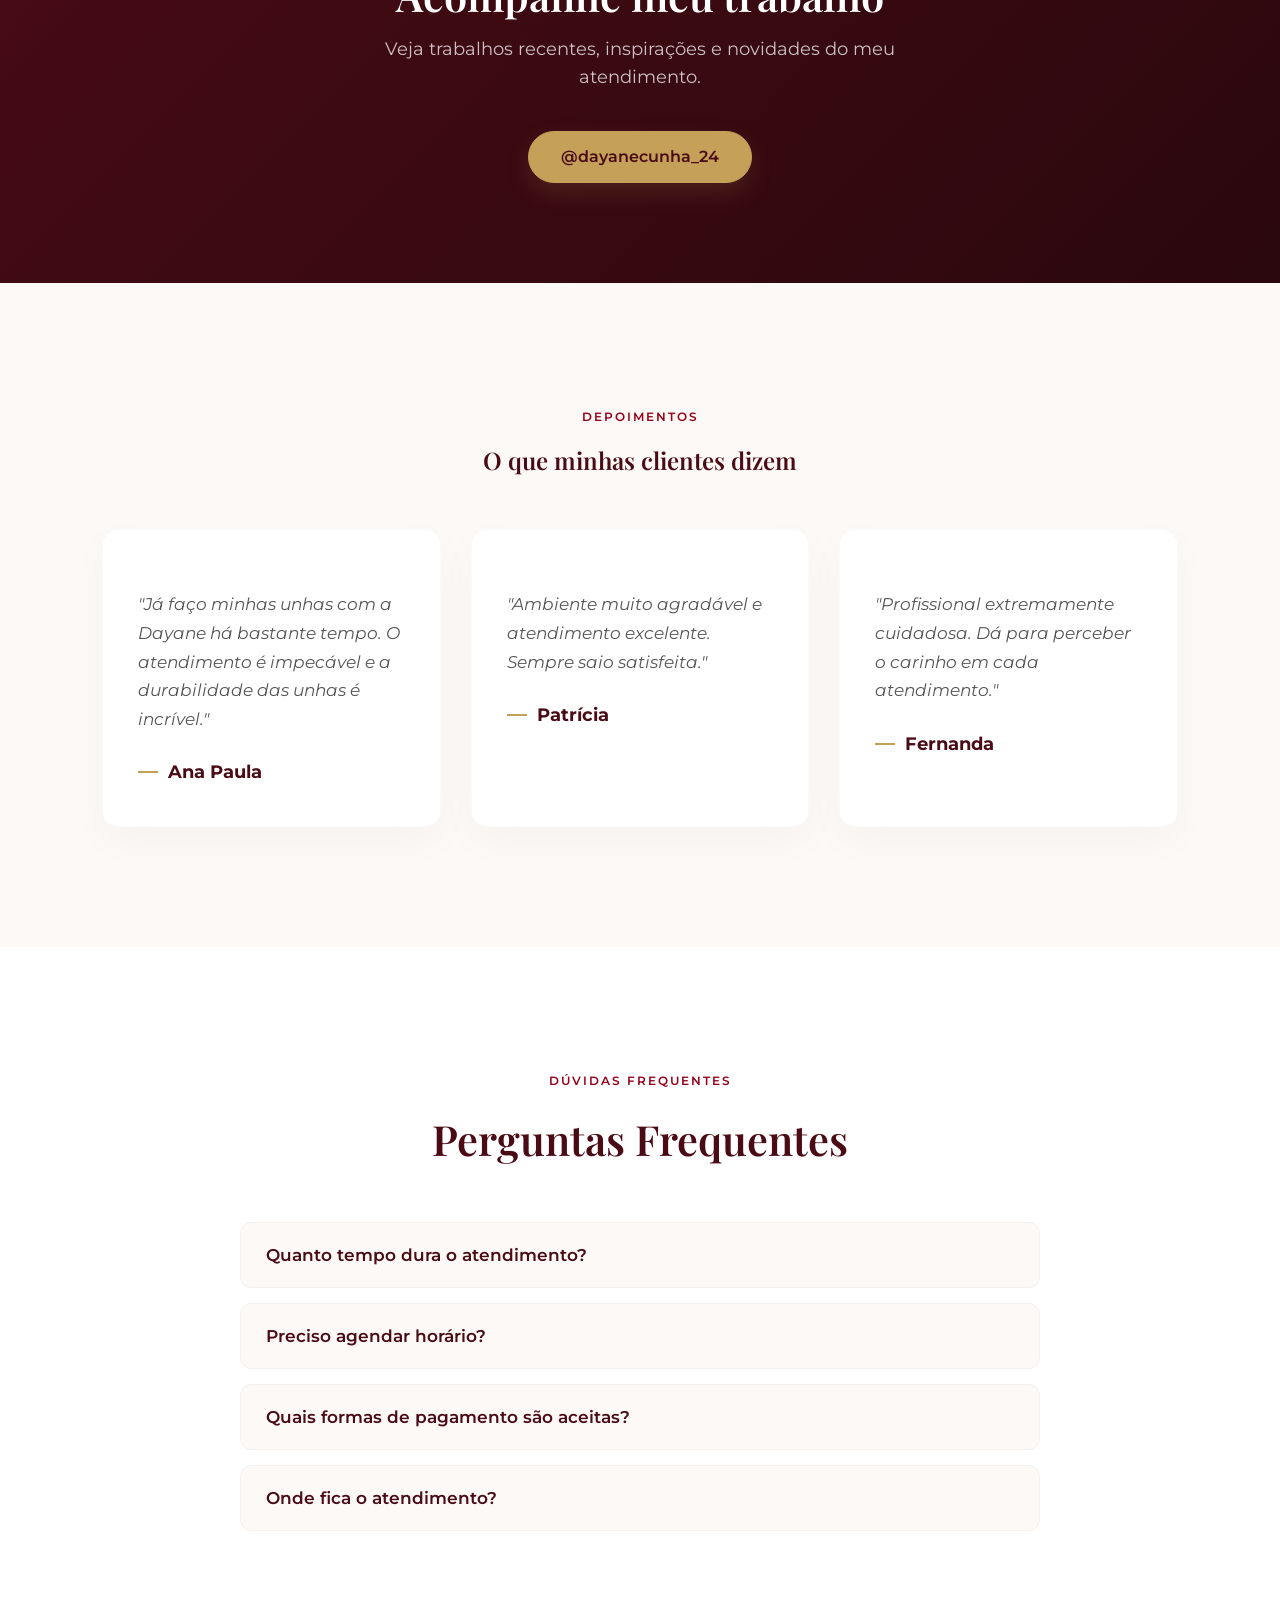
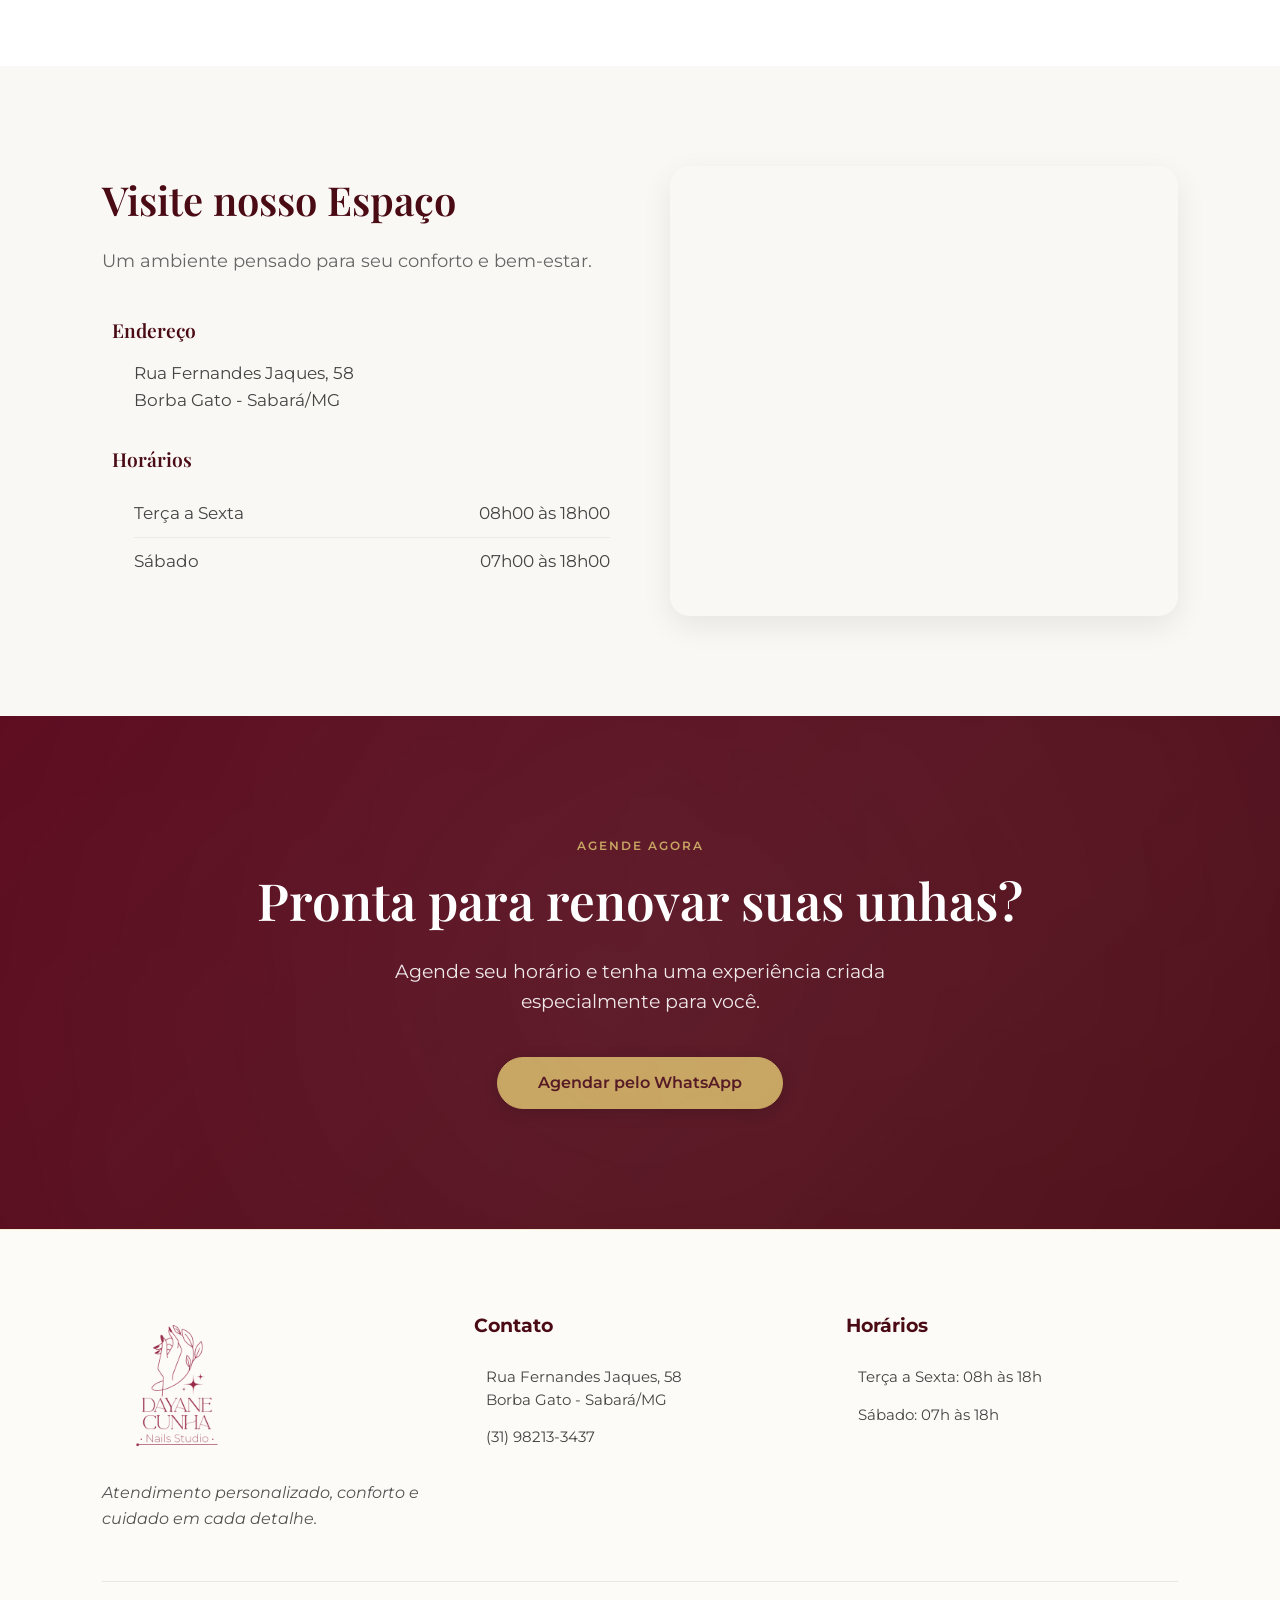
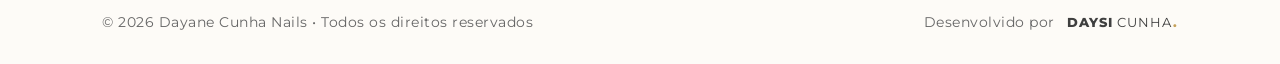
==== commit 6d9eb05f: "Atualiza site Dayane Cunha Nails" ====
--- a/index.html
+++ b/index.html
@@ -27,7 +27,7 @@
 <script type="application/ld+json">
     {
         "@context": "https://schema.org",
-        "@type": ["NailSalon", "BeautySalon"],
+        "@type": "NailSalon",
         "name": "Dayane Cunha Nails",
         "telephone": "+55 31 98213-3437",
         "address": {
@@ -36,7 +36,26 @@
             "addressLocality": "Sabará",
             "addressRegion": "MG",
             "addressCountry": "BR"
-        }
+        },
+        "openingHoursSpecification": [
+            {
+                "@type": "OpeningHoursSpecification",
+                "dayOfWeek": [
+                    "https://schema.org/Tuesday",
+                    "https://schema.org/Wednesday",
+                    "https://schema.org/Thursday",
+                    "https://schema.org/Friday"
+                ],
+                "opens": "08:00",
+                "closes": "18:00"
+            },
+            {
+                "@type": "OpeningHoursSpecification",
+                "dayOfWeek": "https://schema.org/Saturday",
+                "opens": "07:00",
+                "closes": "18:00"
+            }
+        ]
     }
     </script>
 </head>
@@ -46,7 +65,7 @@
     ========================================= -->
 <header class="header">
 <div class="logo">
-<img alt="Dayane Cunha Nails" decoding="async" height="1688" src="assets/img/logodayane.webp" width="3375"/>
+<img alt="Dayane Cunha Nails" decoding="async" height="800" src="assets/img/logodayane.webp" width="800"/>
 </div>
 <nav class="navbar">
 <ul class="nav-menu">
@@ -84,10 +103,10 @@
 <section class="hero">
 <div class="hero-content">
 <span class="hero-tag">
-                ✨ Atendimento com horário marcado
+                 Atendimento com horário marcado
             </span>
-<h1>Elegância, cuidado e unhas impecáveis em cada detalhe.</h1>
-<p>Mais do que uma manicure, uma experiência criada para elevar sua autoestima, seu bem-estar e sua beleza.</p>
+<h1>Manicure e pedicure com cuidado, técnica e acabamento impecável.</h1>
+<p>Atendimento personalizado, com materiais esterilizados e atenção aos detalhes para você se sentir bem cuidada do início ao fim.</p>
 <div class="hero-buttons">
 <a class="btn" href="https://wa.me/5531982133437" rel="noopener noreferrer" target="_blank">
                     Agendar Horário
@@ -119,7 +138,7 @@
 </div>
 </div>
 <div class="hero-image">
-<img alt="Manicure profissional Dayane Cunha" decoding="async" height="3375" src="assets/img/herodayane.webp" width="3375"/>
+<img alt="Manicure profissional Dayane Cunha" decoding="async" height="800" src="assets/img/herodayane.webp" width="1600"/>
 </div>
 </section>
 <!-- =========================================
@@ -127,7 +146,7 @@
     ========================================= -->
 <section class="section about-section" id="sobre">
 <div class="about-image">
-<img alt="Dayane Cunha manicure profissional" height="3375" loading="lazy" src="assets/img/dayane.webp" width="3375"/>
+<img alt="Dayane Cunha manicure profissional" height="800" loading="lazy" src="assets/img/dayane.webp" width="1600"/>
 </div>
 <div class="about-content">
 <span class="section-tag">SOBRE MIM</span>
@@ -145,9 +164,9 @@
     ========================================= -->
 <section class="experience">
 <div class="experience-container">
-<span class="section-tag">EXPERIÊNCIA PREMIUM</span>
+<span class="section-tag">CUIDADO EM CADA ETAPA</span>
 <h2>Um momento especial dedicado exclusivamente a você.</h2>
-<p>Cada atendimento é realizado com atenção aos detalhes, materiais esterilizados e foco total na qualidade do resultado.</p>
+<p>Cada atendimento é realizado com atenção aos detalhes, materiais esterilizados e foco na qualidade do resultado.</p>
 <p>Um ambiente acolhedor, confortável e preparado para tornar seu momento ainda mais especial.</p>
 </div>
 </section>
@@ -235,7 +254,7 @@
 <i class="ph-fill ph-instagram-logo"></i>
 <span class="section-tag light">INSTAGRAM</span>
 <h2>Acompanhe meu trabalho</h2>
-<p>Veja novidades, inspirações e trabalhos realizados diariamente.</p>
+<p>Veja trabalhos recentes, inspirações e novidades do meu atendimento.</p>
 <a class="btn btn-gold" href="https://instagram.com/dayanecunha_24" rel="noopener noreferrer" target="_blank">
                 @dayanecunha_24
             </a>
@@ -332,12 +351,8 @@
 <h3><i class="ph-fill ph-clock"></i> Horários</h3>
 <ul class="hours-list">
 <li>
-<span>Terça a Quinta</span>
-<span>07h30 às 18h00</span>
-</li>
-<li>
-<span>Sexta</span>
-<span class="closed">Fechado</span>
+<span>Terça a Sexta</span>
+<span>08h00 às 18h00</span>
 </li>
 <li>
 <span>Sábado</span>
@@ -369,7 +384,7 @@
 <footer class="footer">
 <div class="footer-container">
 <div class="footer-brand">
-<img alt="Dayane Cunha Nails" class="footer-logo-img" height="1688" src="assets/img/logodayane.webp" width="3375"/>
+<img alt="Dayane Cunha Nails" class="footer-logo-img" height="800" src="assets/img/logodayane.webp" width="800"/>
 <p class="footer-slogan">Atendimento personalizado, conforto e cuidado em cada detalhe.</p>
 </div>
 <div class="footer-contact">
@@ -387,8 +402,7 @@
 </div>
 <div class="footer-hours">
 <h4>Horários</h4>
-<p><i class="ph-fill ph-clock"></i> Terça a Quinta: 07h30 às 18h</p>
-<p><i class="ph-fill ph-clock"></i> Sexta: Fechado</p>
+<p><i class="ph-fill ph-clock"></i> Terça a Sexta: 08h às 18h</p>
 <p><i class="ph-fill ph-clock"></i> Sábado: 07h às 18h</p>
 </div>
 </div>
@@ -415,7 +429,7 @@
 <!-- =========================================
     WHATSAPP FLUTUANTE
     ========================================= -->
-<a class="whatsapp" href="https://wa.me/5531982133437" rel="noopener noreferrer" target="_blank">
+<a aria-label="Agendar pelo WhatsApp" class="whatsapp" href="https://wa.me/5531982133437" rel="noopener noreferrer" target="_blank">
 <i class="ph-fill ph-whatsapp-logo"></i>
 </a>
 <!-- =========================================
--- a/assets/css/style.css
+++ b/assets/css/style.css
@@ -324,11 +324,19 @@
     padding: 120px 8%; 
 }
 
+.about-image {
+    display: flex;
+    justify-content: center;
+}
+
 .about-image img {
     width: 100%;
-    max-width: 500px; 
-    border-radius: 20px; 
-    box-shadow: 0 20px 50px rgba(0,0,0,0.06); 
+    max-width: 620px;
+    aspect-ratio: 2 / 1;
+    object-fit: cover;
+    object-position: center;
+    border-radius: 20px;
+    box-shadow: 0 20px 50px rgba(0,0,0,0.06);
     margin: 0 auto;
 }
 
@@ -956,7 +964,8 @@
 
 /* Coluna da Marca */
 .footer-logo-img {
-    height: 70px;
+    height: auto;
+    width: min(150px, 100%);
     margin-bottom: 20px;
     opacity: 0.9;
 }
@@ -1136,27 +1145,36 @@
 ========================================= */
 .whatsapp {
     position: fixed;
-    bottom: 25px;
-    right: 25px;
-    background: #25D366;
-    width: 60px;
-    height: 60px;
+    right: 24px;
+    bottom: 24px;
+    z-index: 1000;
+    width: 52px;
+    height: 52px;
+    border: 1px solid rgba(197, 160, 89, 0.75);
     border-radius: 50%;
     display: flex;
     align-items: center;
     justify-content: center;
-    box-shadow: 0 10px 25px rgba(0,0,0,0.2);
+    background: var(--carmim-dark);
+    color: var(--champagne);
     text-decoration: none;
-    color: #ffffff;
+    box-shadow: 0 10px 28px rgba(74, 11, 21, 0.22);
+    transition: transform 0.25s ease, box-shadow 0.25s ease, background 0.25s ease;
 }
 
 .whatsapp i {
-    font-size: 32px; 
-    color: #ffffff; 
-}
-
-.whatsapp.pulse {
-    animation: pulse 0.8s ease;
+    font-size: 26px;
+    color: currentColor;
+}
+
+.whatsapp:hover {
+    transform: translateY(-3px) scale(1.04);
+    background: var(--carmim);
+    box-shadow: 0 14px 32px rgba(74, 11, 21, 0.28);
+}
+
+.whatsapp:active {
+    transform: scale(0.97);
 }
 
 /* =========================================
@@ -1304,4 +1322,17 @@
         flex-direction: column;
         gap: 5px;
     }
-}+}
+
+@media (max-width: 768px) {
+    .whatsapp {
+        right: 18px;
+        bottom: 18px;
+        width: 48px;
+        height: 48px;
+    }
+
+    .whatsapp i {
+        font-size: 24px;
+    }
+}
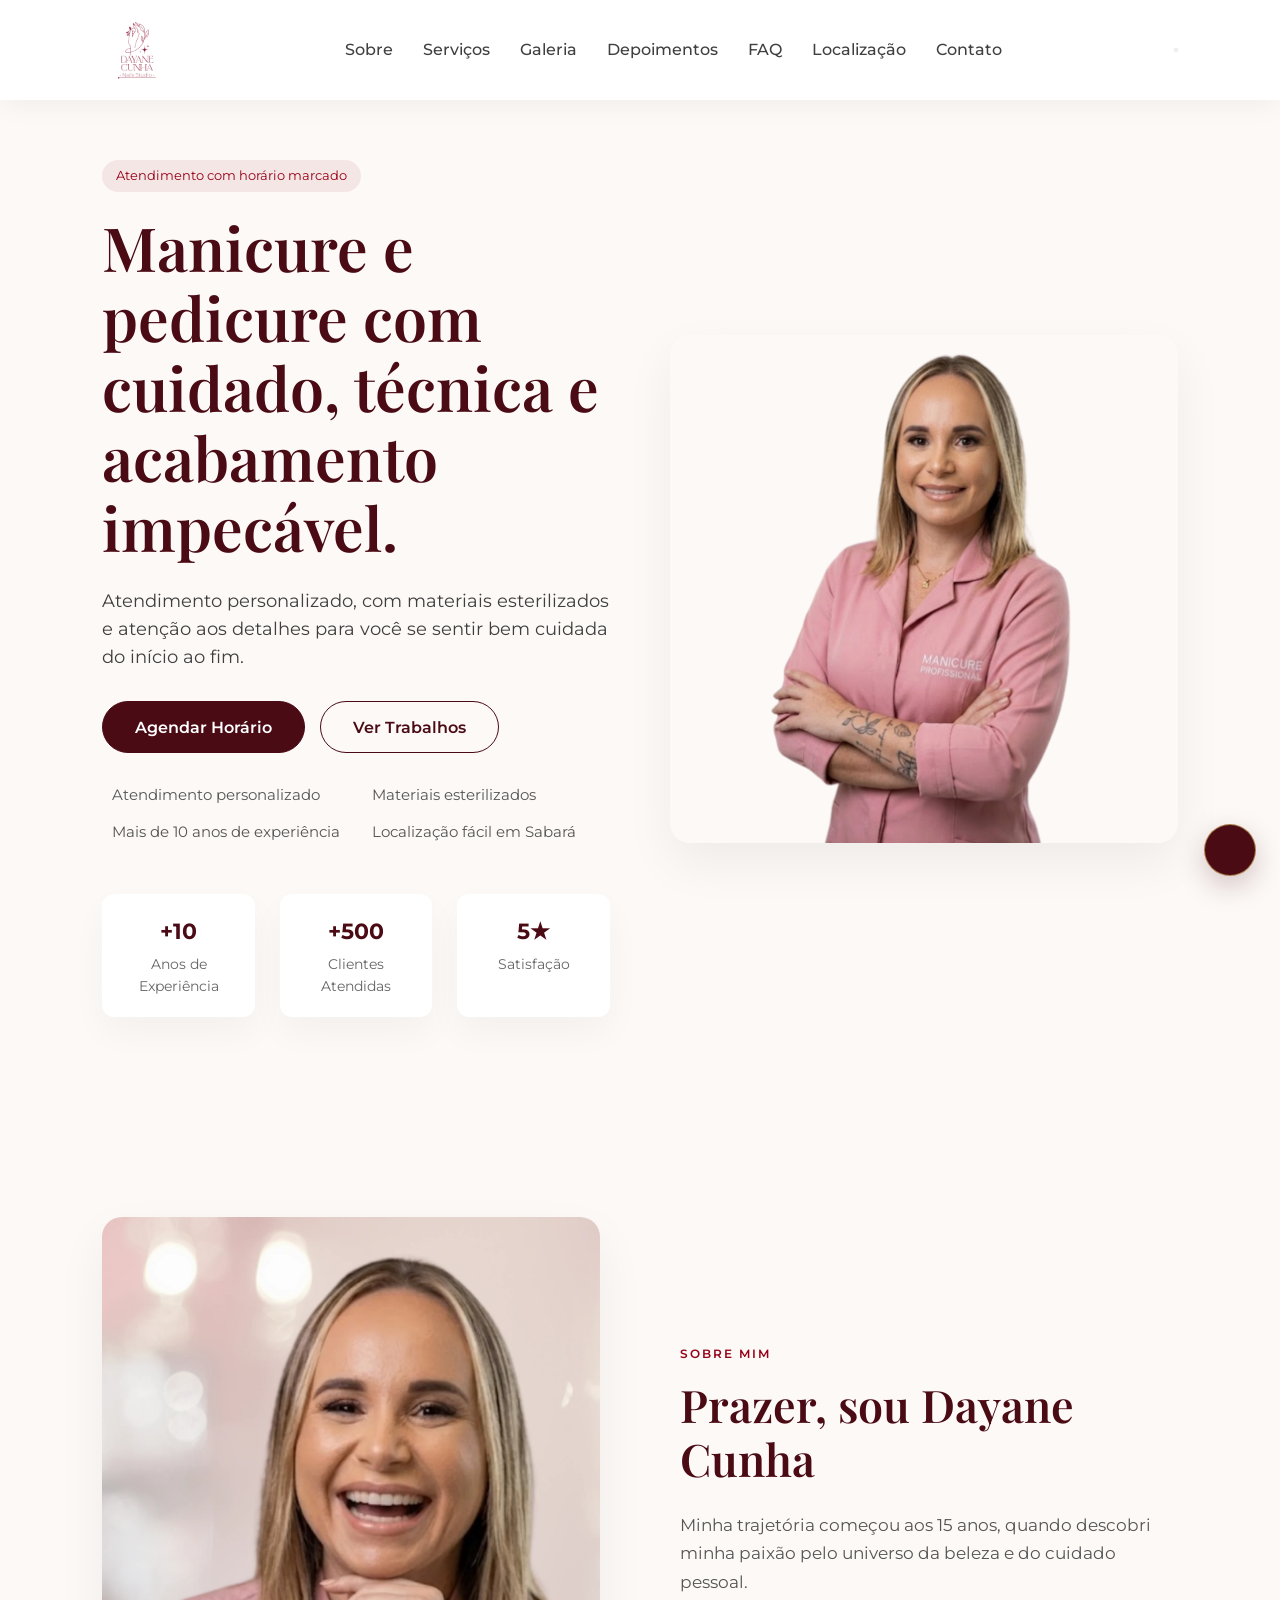
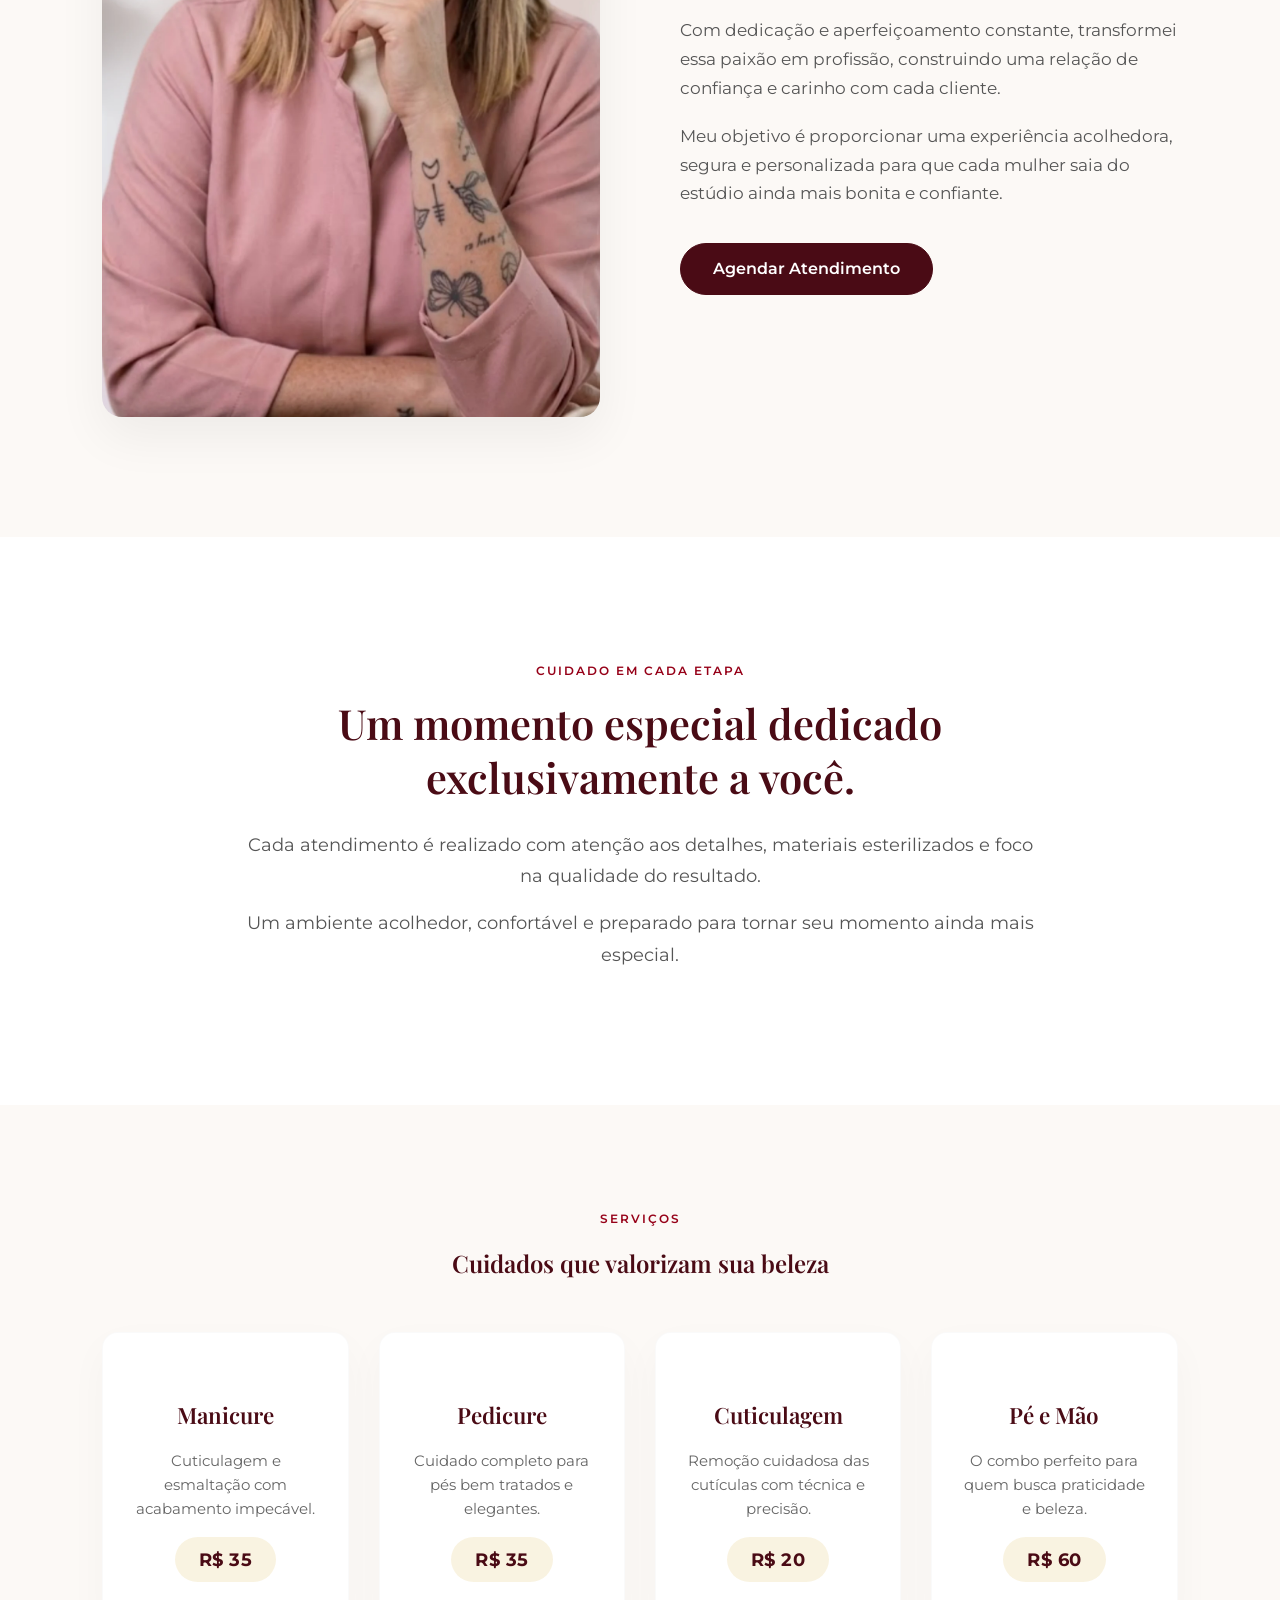
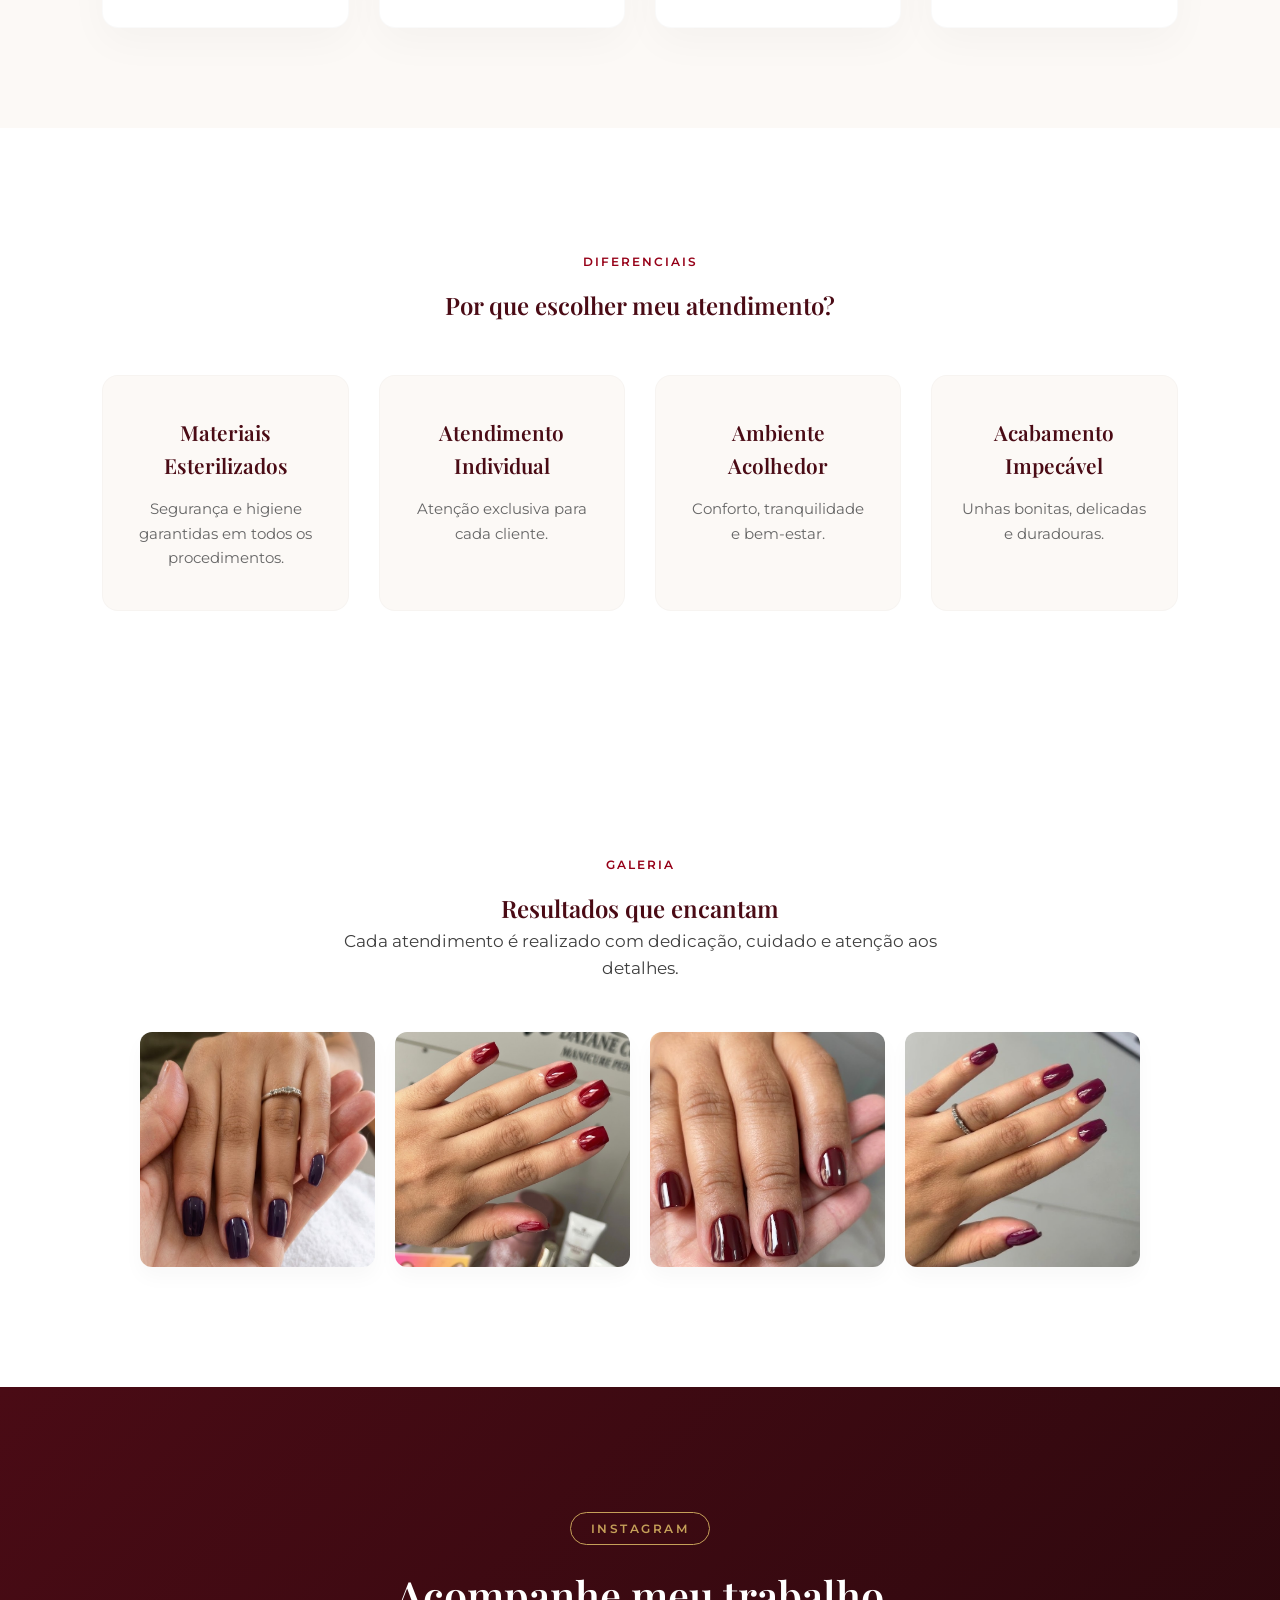
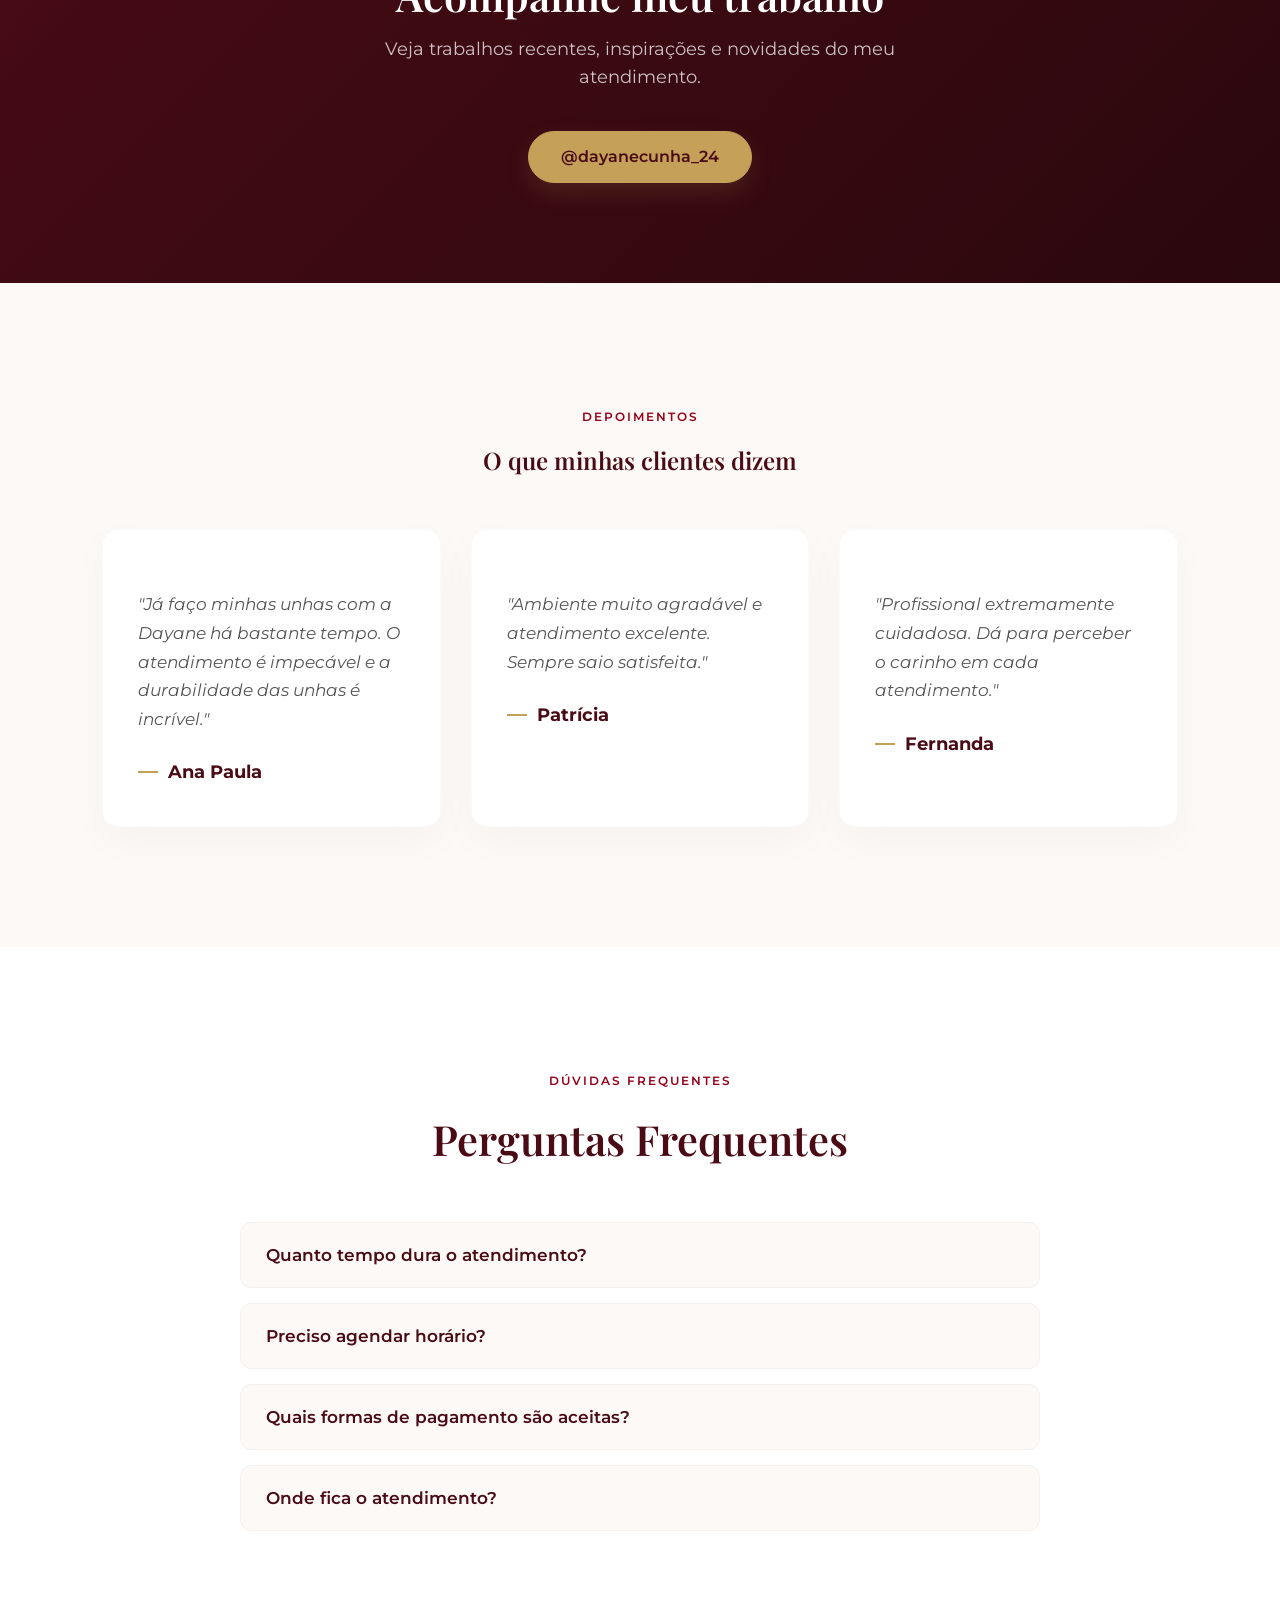
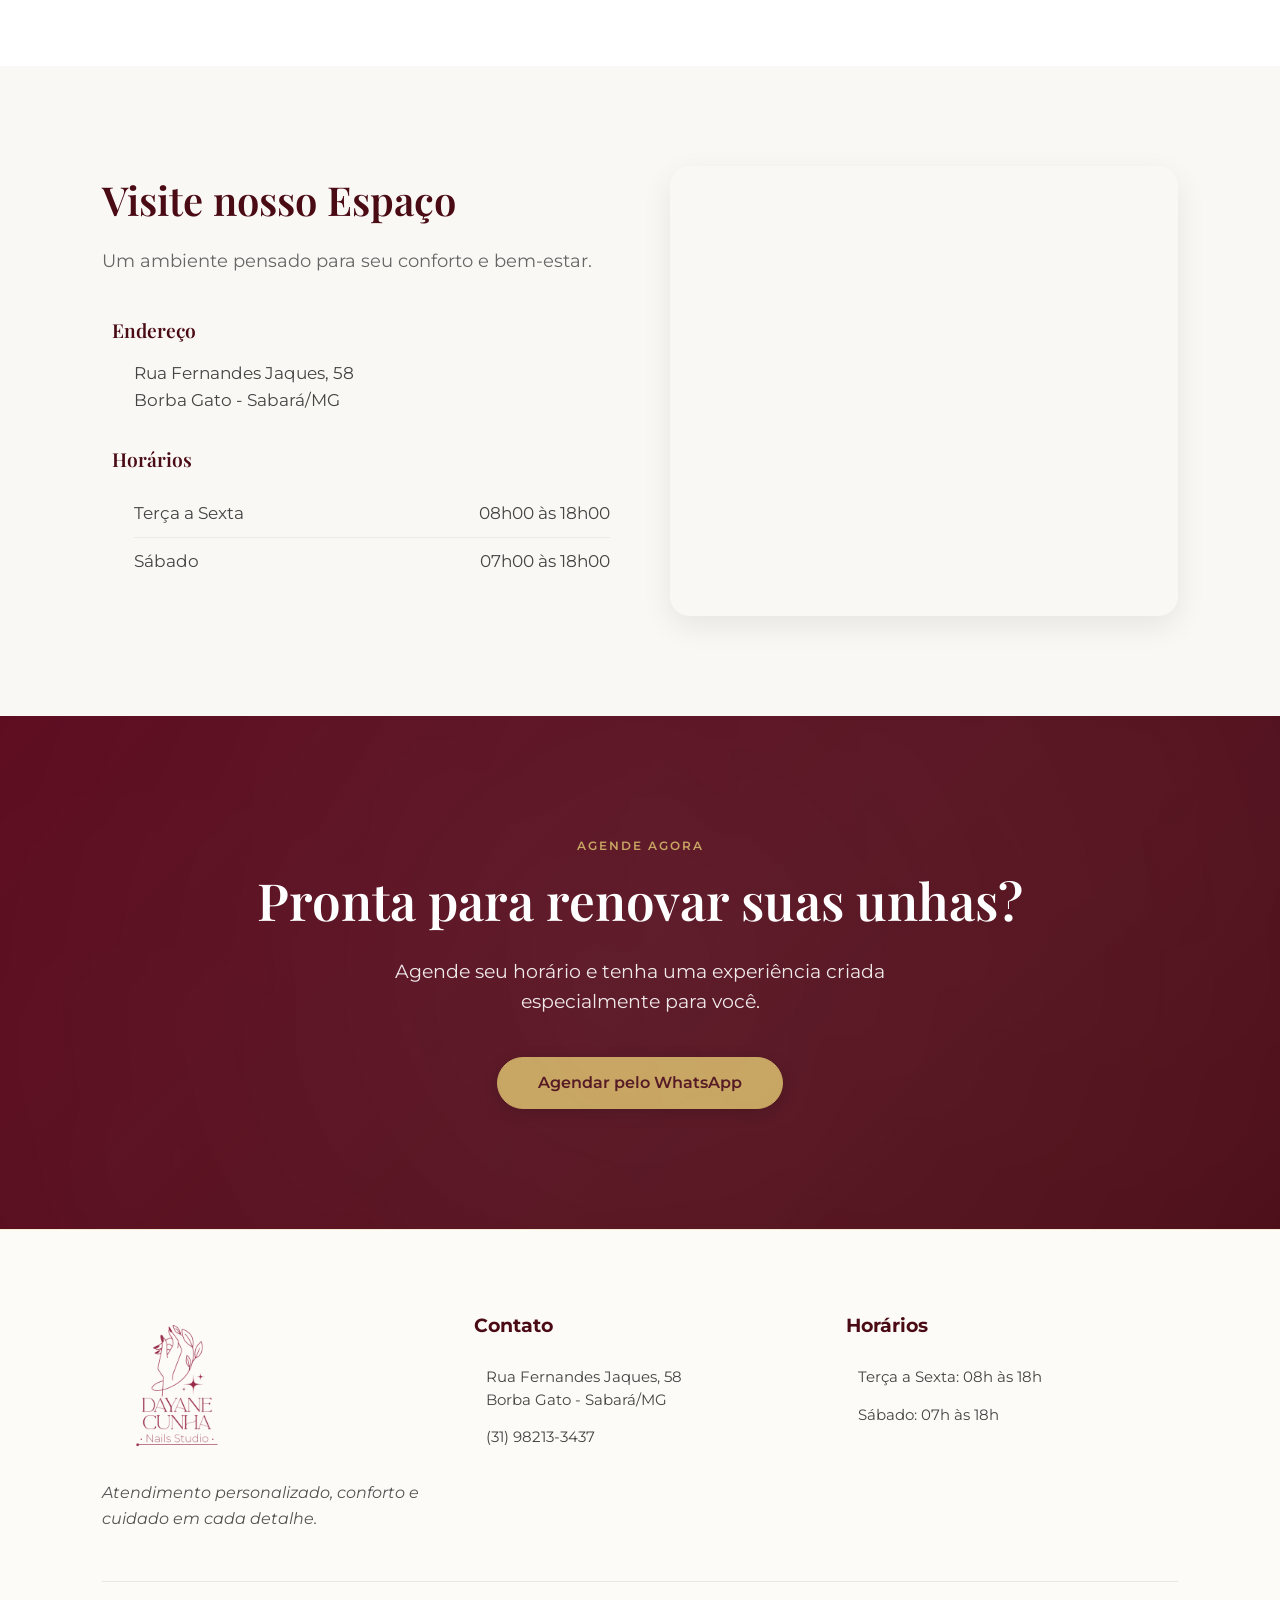
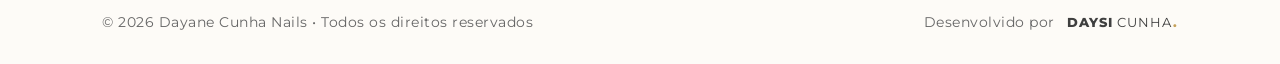
==== commit 387657d7: "Corrige copy de cuticulagem" ====
--- a/index.html
+++ b/index.html
@@ -5,7 +5,7 @@
 <meta charset="utf-8"/>
 <meta content="width=device-width, initial-scale=1.0" name="viewport"/>
 <title>Dayane Cunha Nails | Manicure e Pedicure em Sabará MG</title>
-<meta content="Manicure, Pedicure e Cutilagem em Sabará MG. Atendimento com horário marcado, materiais esterilizados e acabamento impecável. Agende pelo WhatsApp." name="description"/>
+<meta content="Manicure, Pedicure e Cuticulagem em Sabará MG. Atendimento com horário marcado, materiais esterilizados e acabamento impecável. Agende pelo WhatsApp." name="description"/>
 <meta content="index, follow" name="robots"/>
 <meta content="Dayane Cunha Nails" property="og:title"/>
 <meta content="Atendimento premium de manicure e pedicure em Sabará. Agende seu horário." property="og:description"/>
@@ -191,7 +191,7 @@
 </div>
 <div class="service-card">
 <div class="service-icon"><i class="ph ph-scissors"></i></div>
-<h3>Cutilagem</h3>
+<h3>Cuticulagem</h3>
 <p>Remoção cuidadosa das cutículas com técnica e precisão.</p>
 <span>R$ 20</span>
 </div>
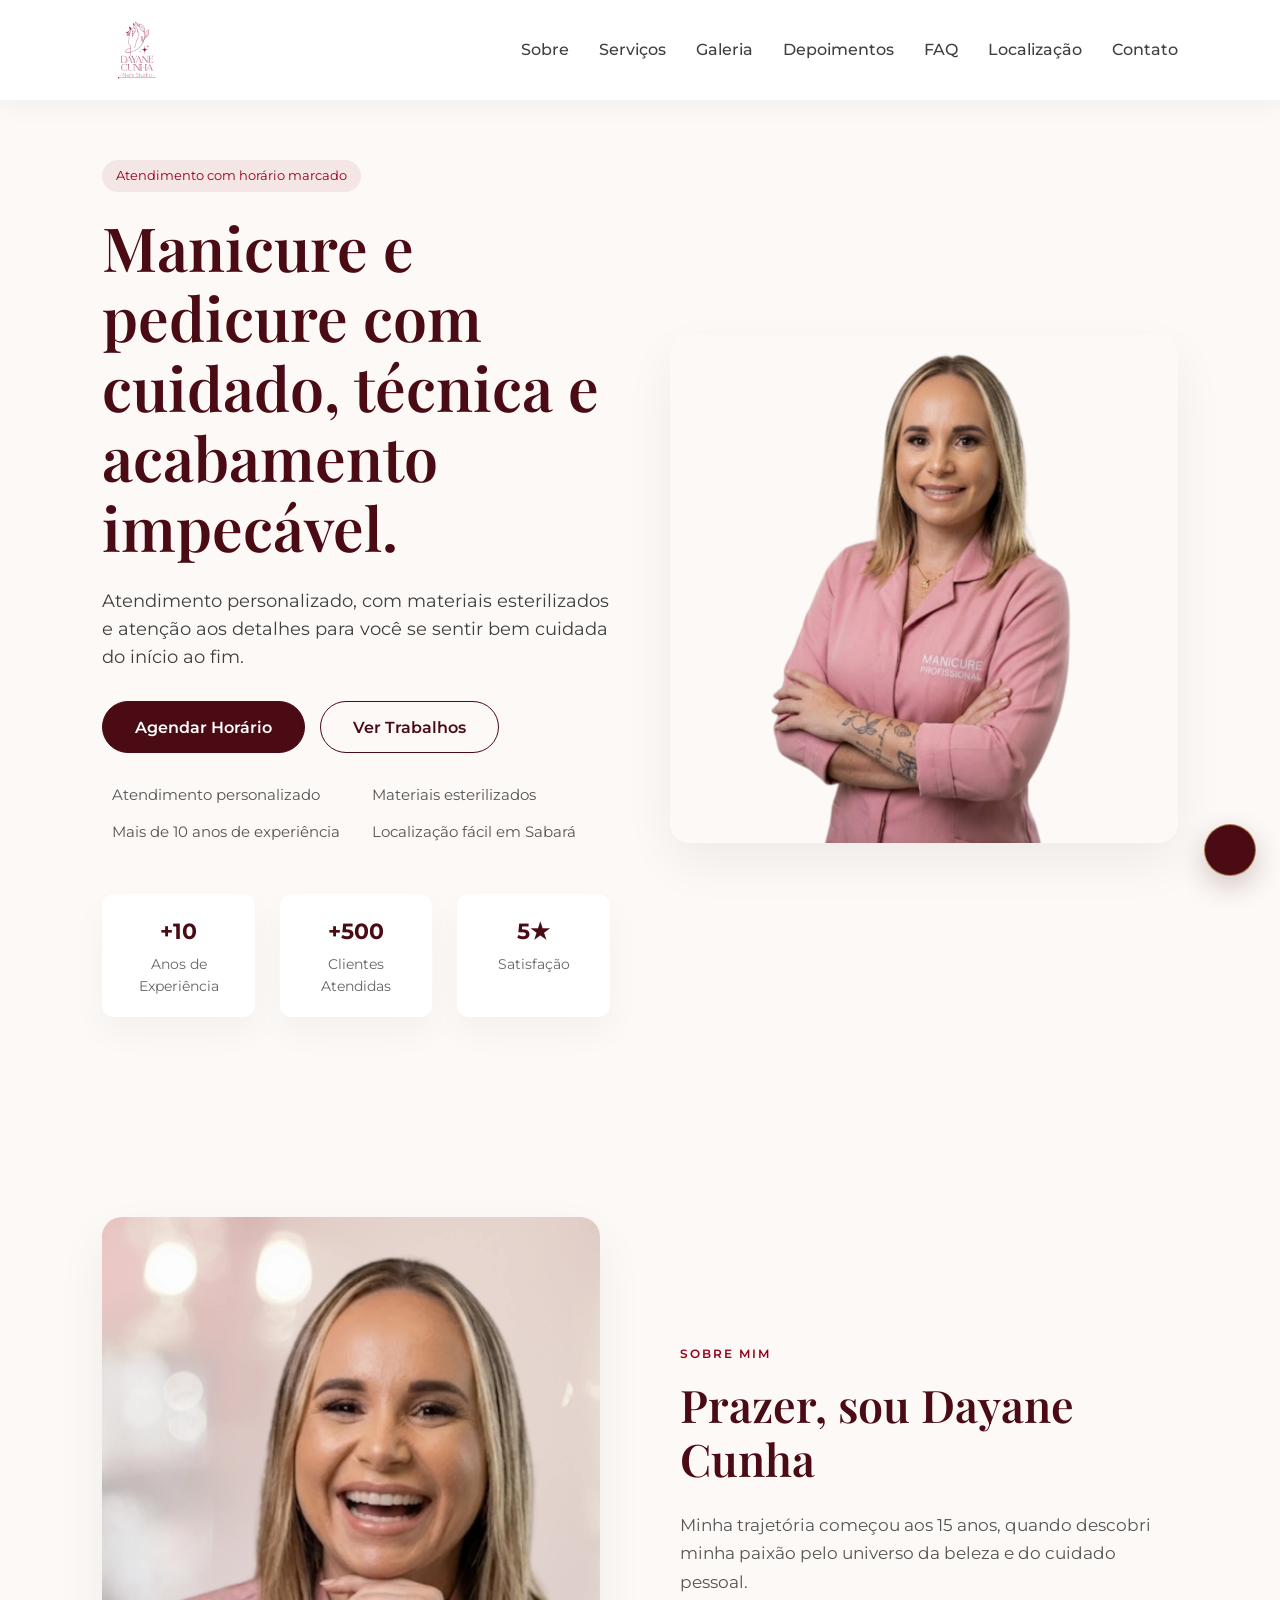
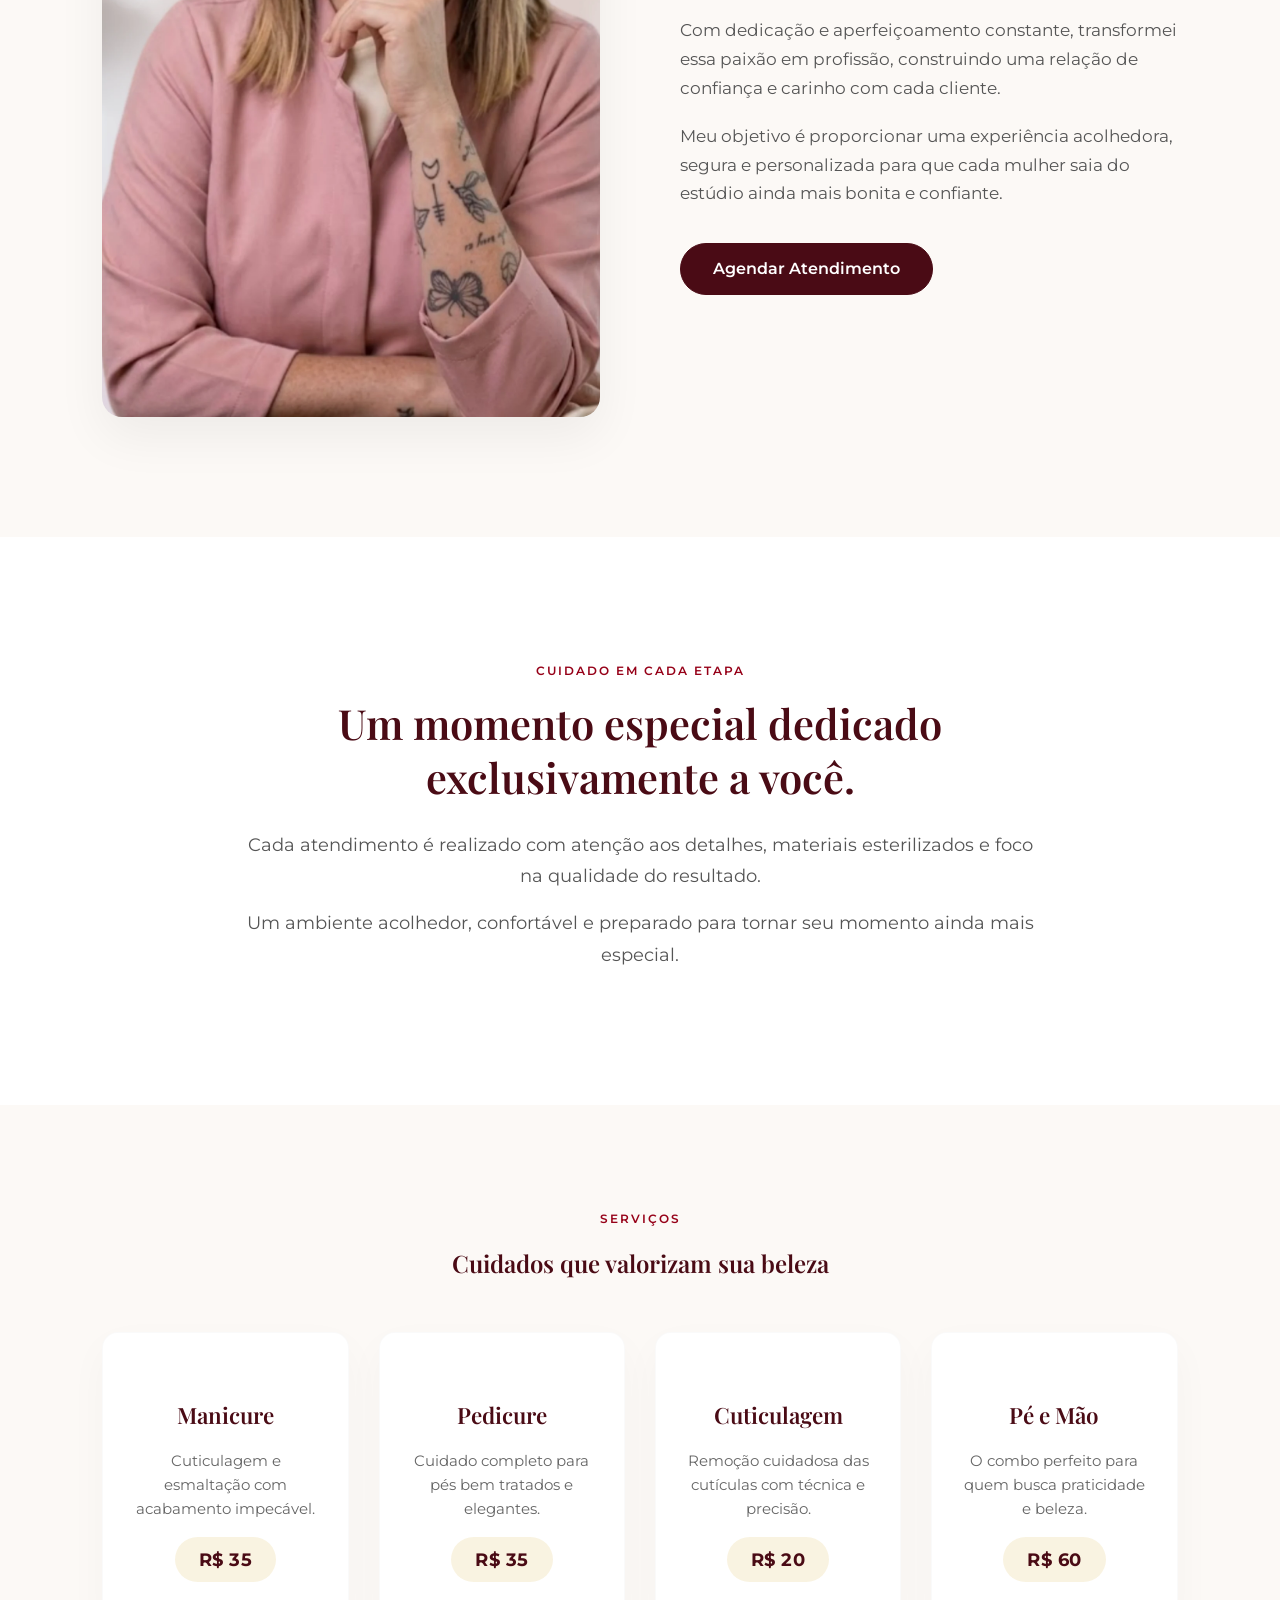
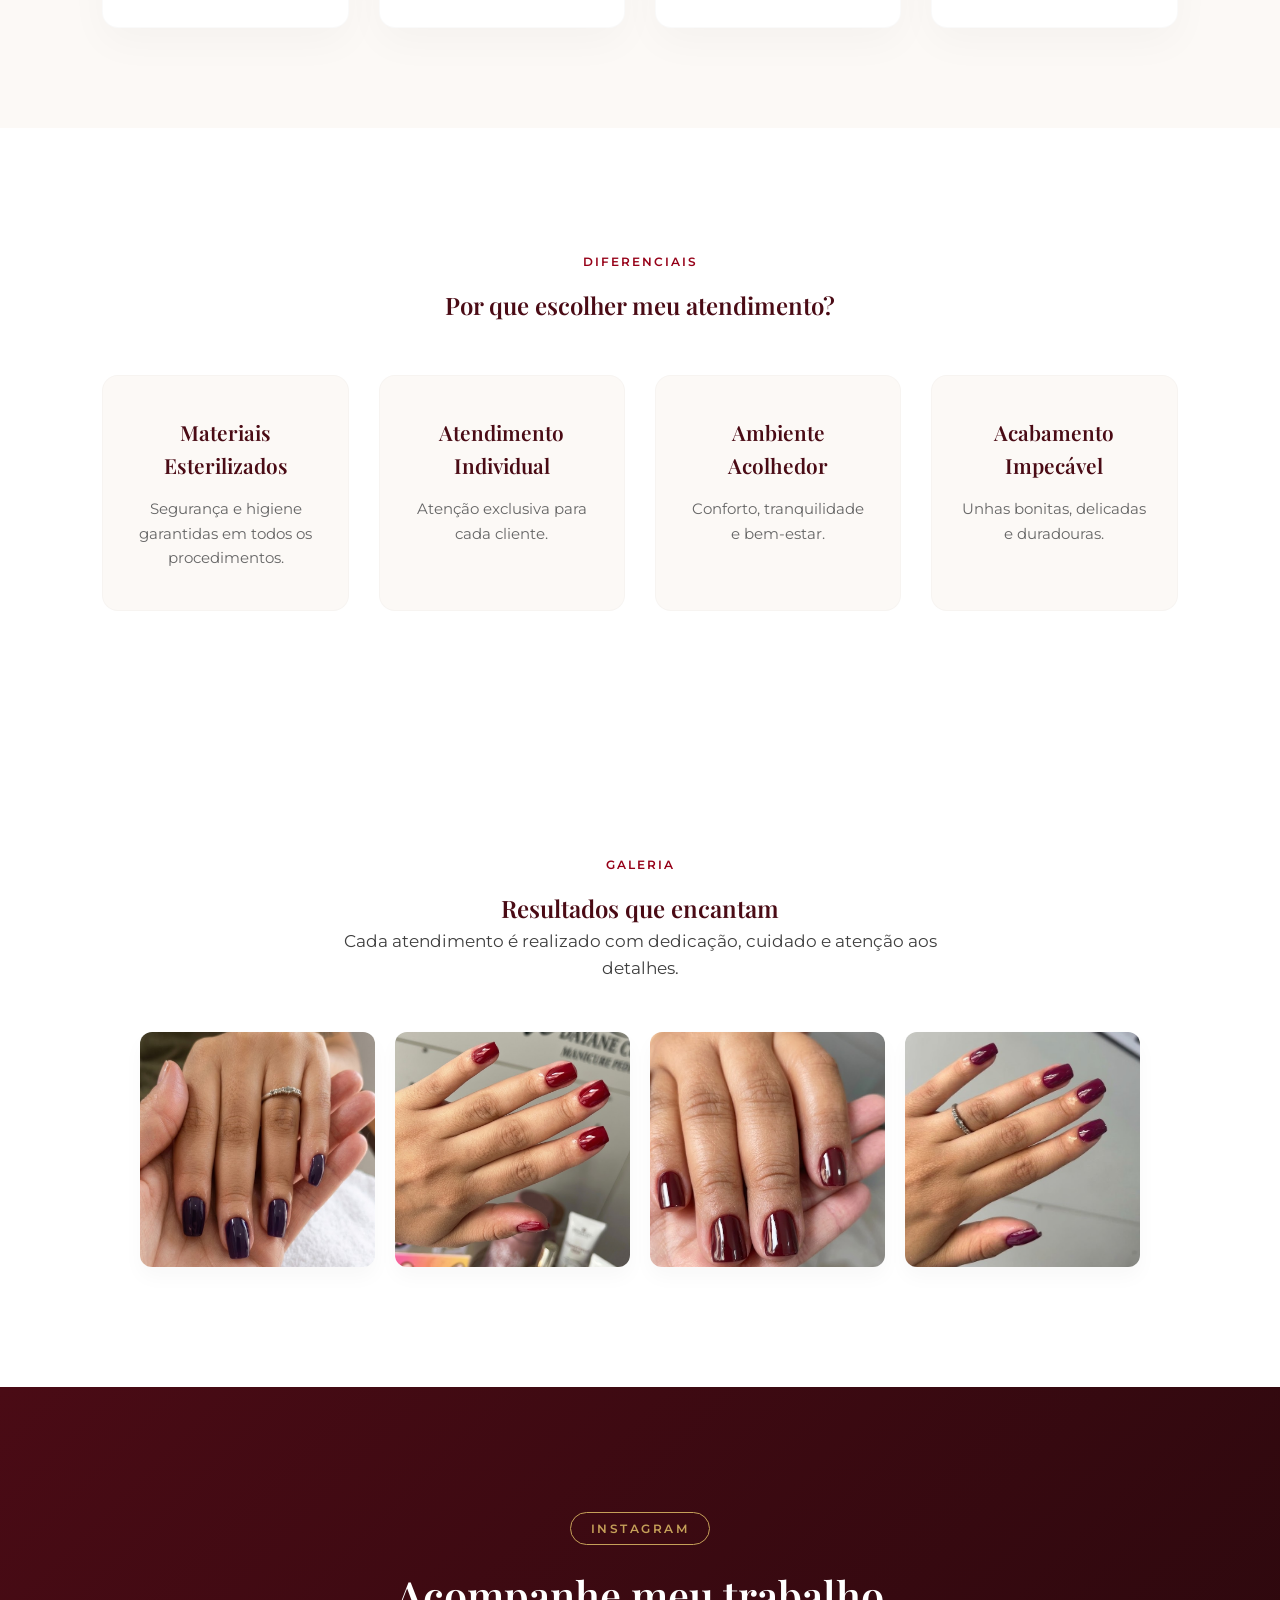
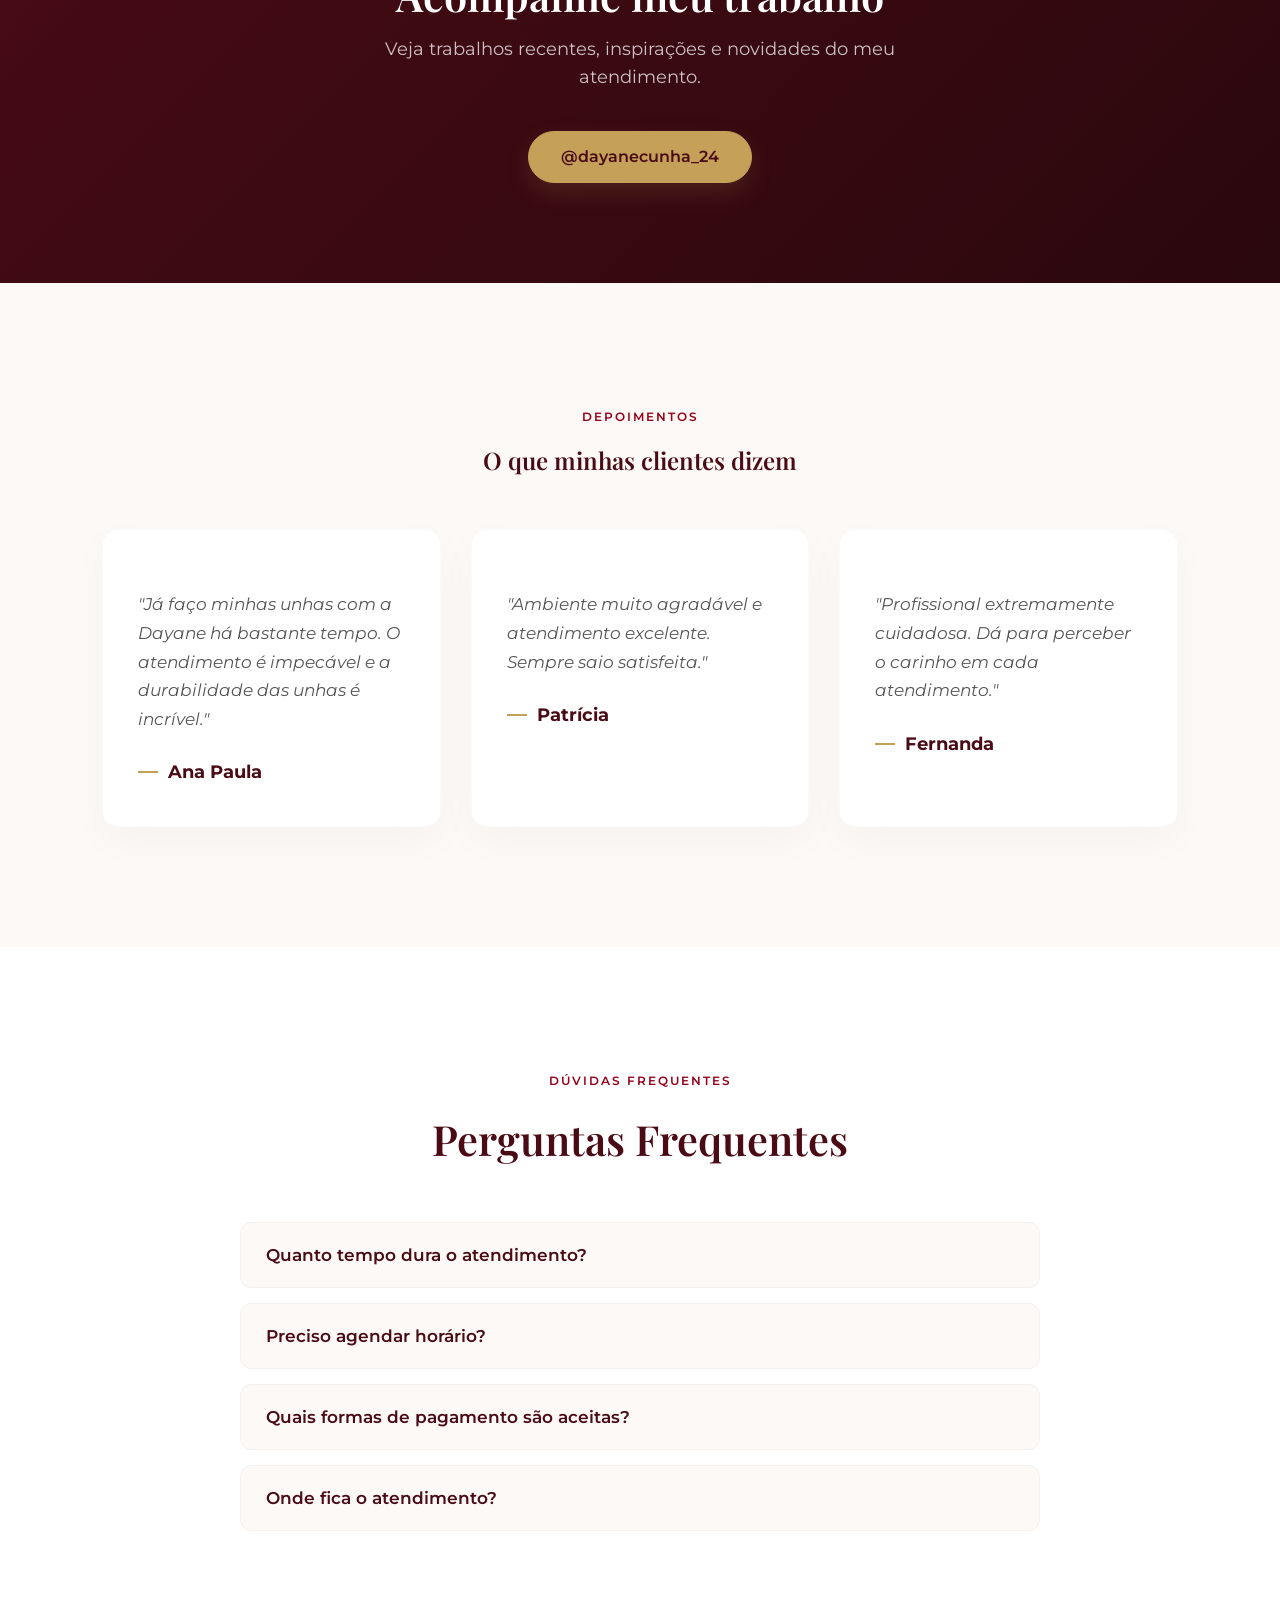
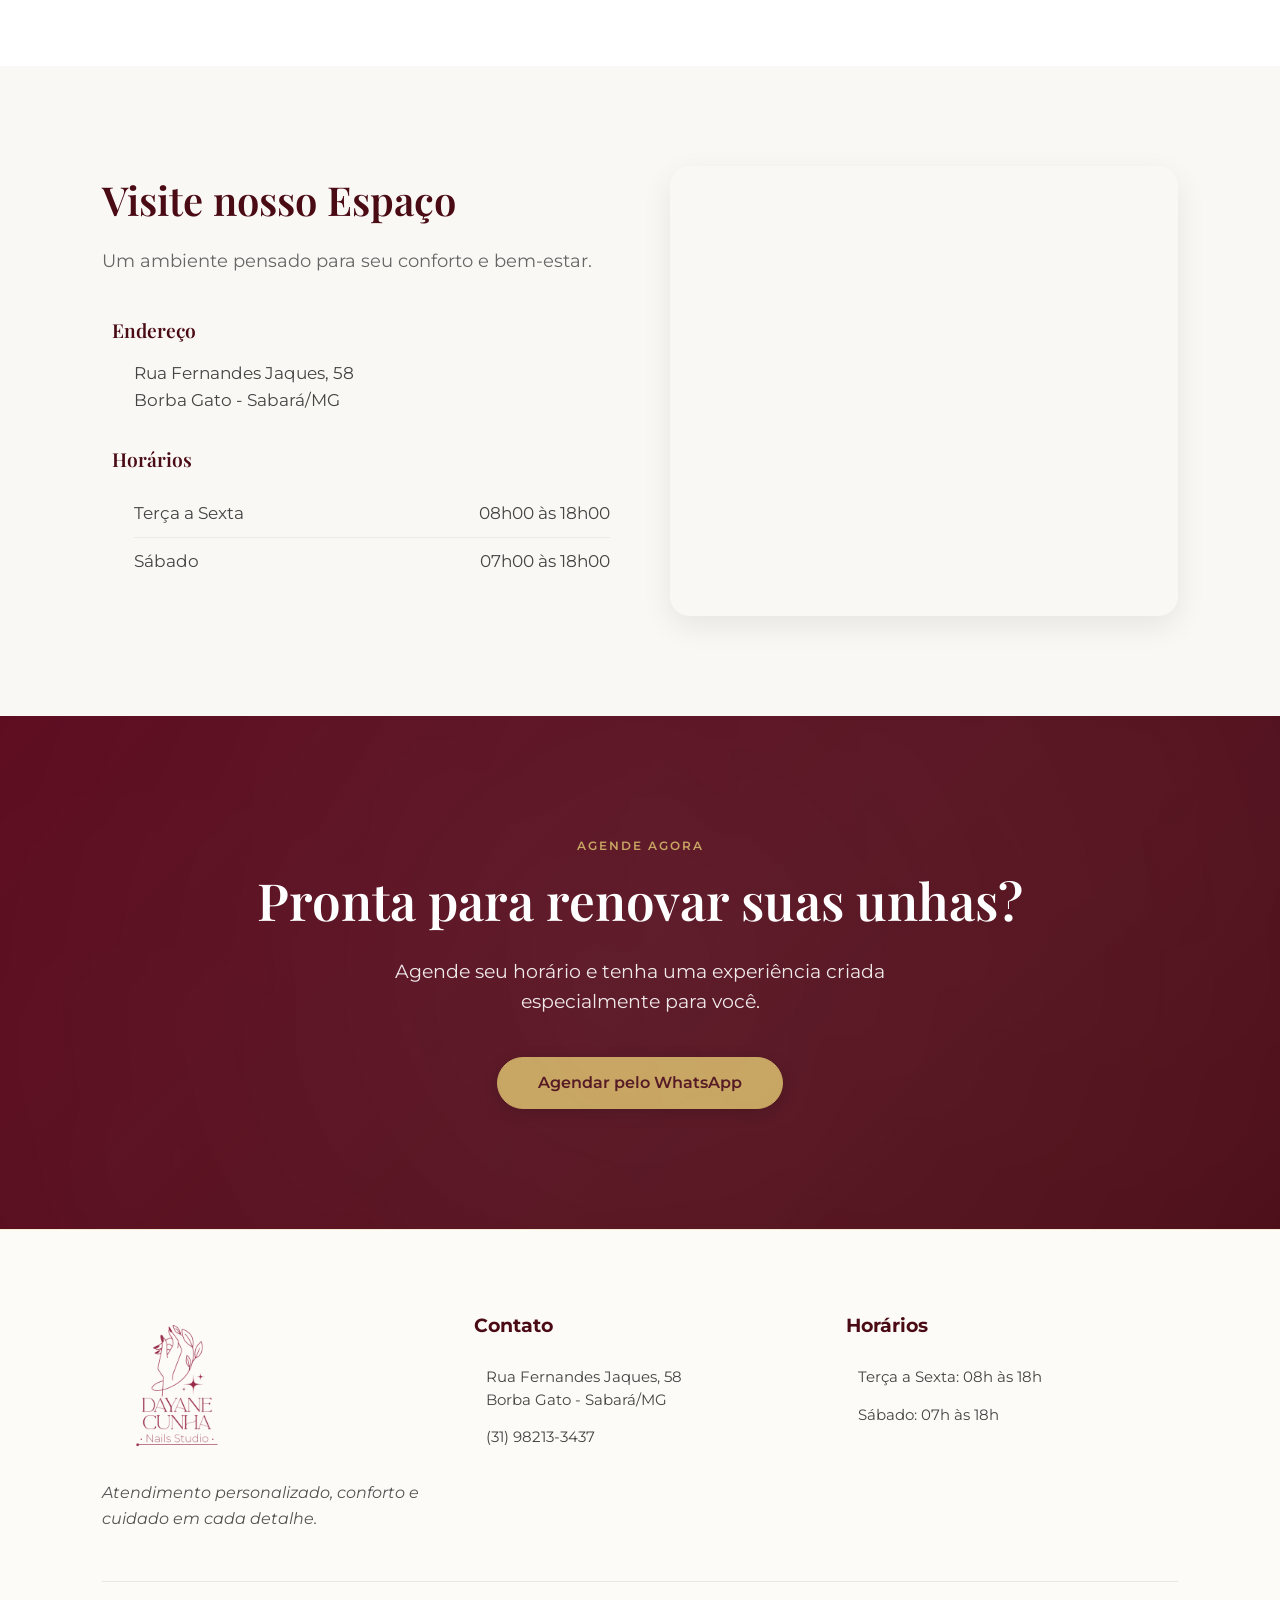
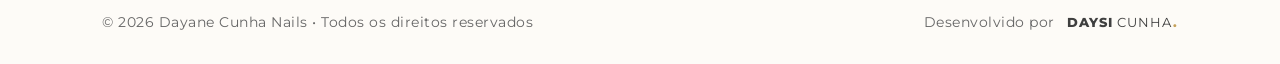
==== commit 0b6d0130: "Atualiza URL oficial do site" ====
--- a/index.html
+++ b/index.html
@@ -1,4 +1,4 @@
-<!DOCTYPE html>
+﻿<!DOCTYPE html>
 
 <html lang="pt-BR">
 <head>
@@ -10,9 +10,9 @@
 <meta content="Dayane Cunha Nails" property="og:title"/>
 <meta content="Atendimento premium de manicure e pedicure em Sabará. Agende seu horário." property="og:description"/>
 <meta content="website" property="og:type"/>
-<meta content="https://daysicunha.com.br/dayanecunhanails" property="og:url"/>
-<meta content="https://daysicunha.com.br/dayanecunhanails/assets/img/herodayane.webp" property="og:image"/>
-<link href="https://daysicunha.com.br/dayanecunhanails" rel="canonical"/>
+<meta content="https://dayane-cunha-nails.vercel.app" property="og:url"/>
+<meta content="https://dayane-cunha-nails.vercel.app/assets/img/herodayane.webp" property="og:image"/>
+<link href="https://dayane-cunha-nails.vercel.app" rel="canonical"/>
 <meta content="Dayane Cunha" name="author"/>
 <meta content="BR-MG" name="geo.region"/>
 <meta content="Sabará" name="geo.placename"/>
@@ -449,4 +449,4 @@
 <script src="https://cdnjs.cloudflare.com/ajax/libs/gsap/3.12.5/ScrollToPlugin.min.js"></script>
 <script src="assets/js/script.js"></script>
 </body>
-</html>+</html>
--- a/assets/css/style.css
+++ b/assets/css/style.css
@@ -188,6 +188,10 @@
 
 nav a:hover {
     color: var(--carmim);
+}
+
+.hamburger {
+    display: none;
 }
 
 /* =========================================
@@ -303,7 +307,7 @@
 
 /* Classe que o JS vai adicionar */
 .mobile-menu.active {
-    display: flex; /* Faz o menu aparecer */
+    display: flex;
 }
 
 .mobile-menu a {
@@ -959,7 +963,7 @@
     gap: 40px;
     max-width: 1200px;
     margin: 0 auto 50px;
-    text-align: left; /* Alinha o texto à esquerda no desktop */
+    text-align: left;
 }
 
 /* Coluna da Marca */
@@ -1001,7 +1005,7 @@
 .footer-hours i {
     color: var(--gold);
     font-size: 1.3rem;
-    margin-top: 2px; /* Alinha o ícone com a primeira linha do texto */
+    margin-top: 2px;
 }
 
 .footer-contact a {
@@ -1023,7 +1027,7 @@
     margin: 0 auto;
     padding-top: 30px;
     border-top: 1px solid rgba(0, 0, 0, 0.08);
-    flex-wrap: wrap; /* Permite que os itens quebrem linha no celular */
+    flex-wrap: wrap;
     gap: 20px;
 }
 
@@ -1064,7 +1068,7 @@
     .footer-hours p {
         justify-content: center;
         align-items: center;
-        flex-direction: column; /* Empilha ícone e texto no celular */
+        flex-direction: column;
         gap: 8px;
     }
 
@@ -1082,7 +1086,6 @@
 }
 
 /* Assinatura da Desenvolvedora */
-
 .footer-dev {
     font-size: 0.85rem;
     color: #666;
@@ -1103,39 +1106,35 @@
 .signature-link:hover {
     transform: scale(1.03);
 }
-/* Ajuste da Logo dentro do Footer */
+
 .logo-footer {
     display: inline-flex;
     align-items: baseline;
-    font-family: 'Montserrat', sans-serif; /* Ou a fonte que você usa na logo */
+    font-family: 'Montserrat', sans-serif;
     font-weight: 700;
     letter-spacing: 1px;
-    font-size: 0.8rem; /* Ajustado para ficar proporcional ao rodapé */
+    font-size: 0.8rem;
     margin-left: 6px;
     transition: transform 0.3s ease;
 }
 
-/* DAYSI: Negrito e cor de texto */
 .logo-footer span:first-child {
     color: var(--text);
-    font-weight: 800; /* Negrito mais forte */
-    margin-right: 4px; /* Espaço entre DAYSI e CUNHA */
-}
-
-/* CUNHA: Peso normal e cor de texto */
+    font-weight: 800;
+    margin-right: 4px;
+}
+
 .logo-footer span:nth-child(2) {
     color: var(--text);
-    font-weight: 400; /* Peso normal */
-}
-
-/* O ponto em dourado */
+    font-weight: 400;
+}
+
 .logo-footer .logo-ponto {
     color: var(--gold);
     font-weight: 800;
     margin-left: 1px;
 }
 
-/* Efeito de interação */
 .signature-link:hover .logo-footer {
     transform: scale(1.05);
 }
@@ -1237,10 +1236,8 @@
 
 /* Celulares (Telas Pequenas) */
 @media (max-width: 768px) {
-    /* No seu media query de 768px */
-@media(max-width: 768px) {
     .hamburger {
-        display: flex; /* Garante que ele apareça */
+        display: flex;
         flex-direction: column;
         justify-content: space-between;
         width: 30px;
@@ -1248,17 +1245,16 @@
         background: transparent;
         border: none;
         cursor: pointer;
-        z-index: 1001; /* Garante que fique acima de tudo */
+        z-index: 1001;
     }
 
     .hamburger span {
         display: block;
         width: 100%;
         height: 2px;
-        background-color: var(--carmim-dark); /* Cor das linhas do menu */
+        background-color: var(--carmim-dark);
         border-radius: 2px;
     }
-}
 
     .nav-menu,
     nav ul {
@@ -1266,7 +1262,7 @@
     }
 
     .header {
-        justify-content: center; 
+        justify-content: space-between;
         padding: 15px 5%;
     }
 
@@ -1322,9 +1318,7 @@
         flex-direction: column;
         gap: 5px;
     }
-}
-
-@media (max-width: 768px) {
+
     .whatsapp {
         right: 18px;
         bottom: 18px;
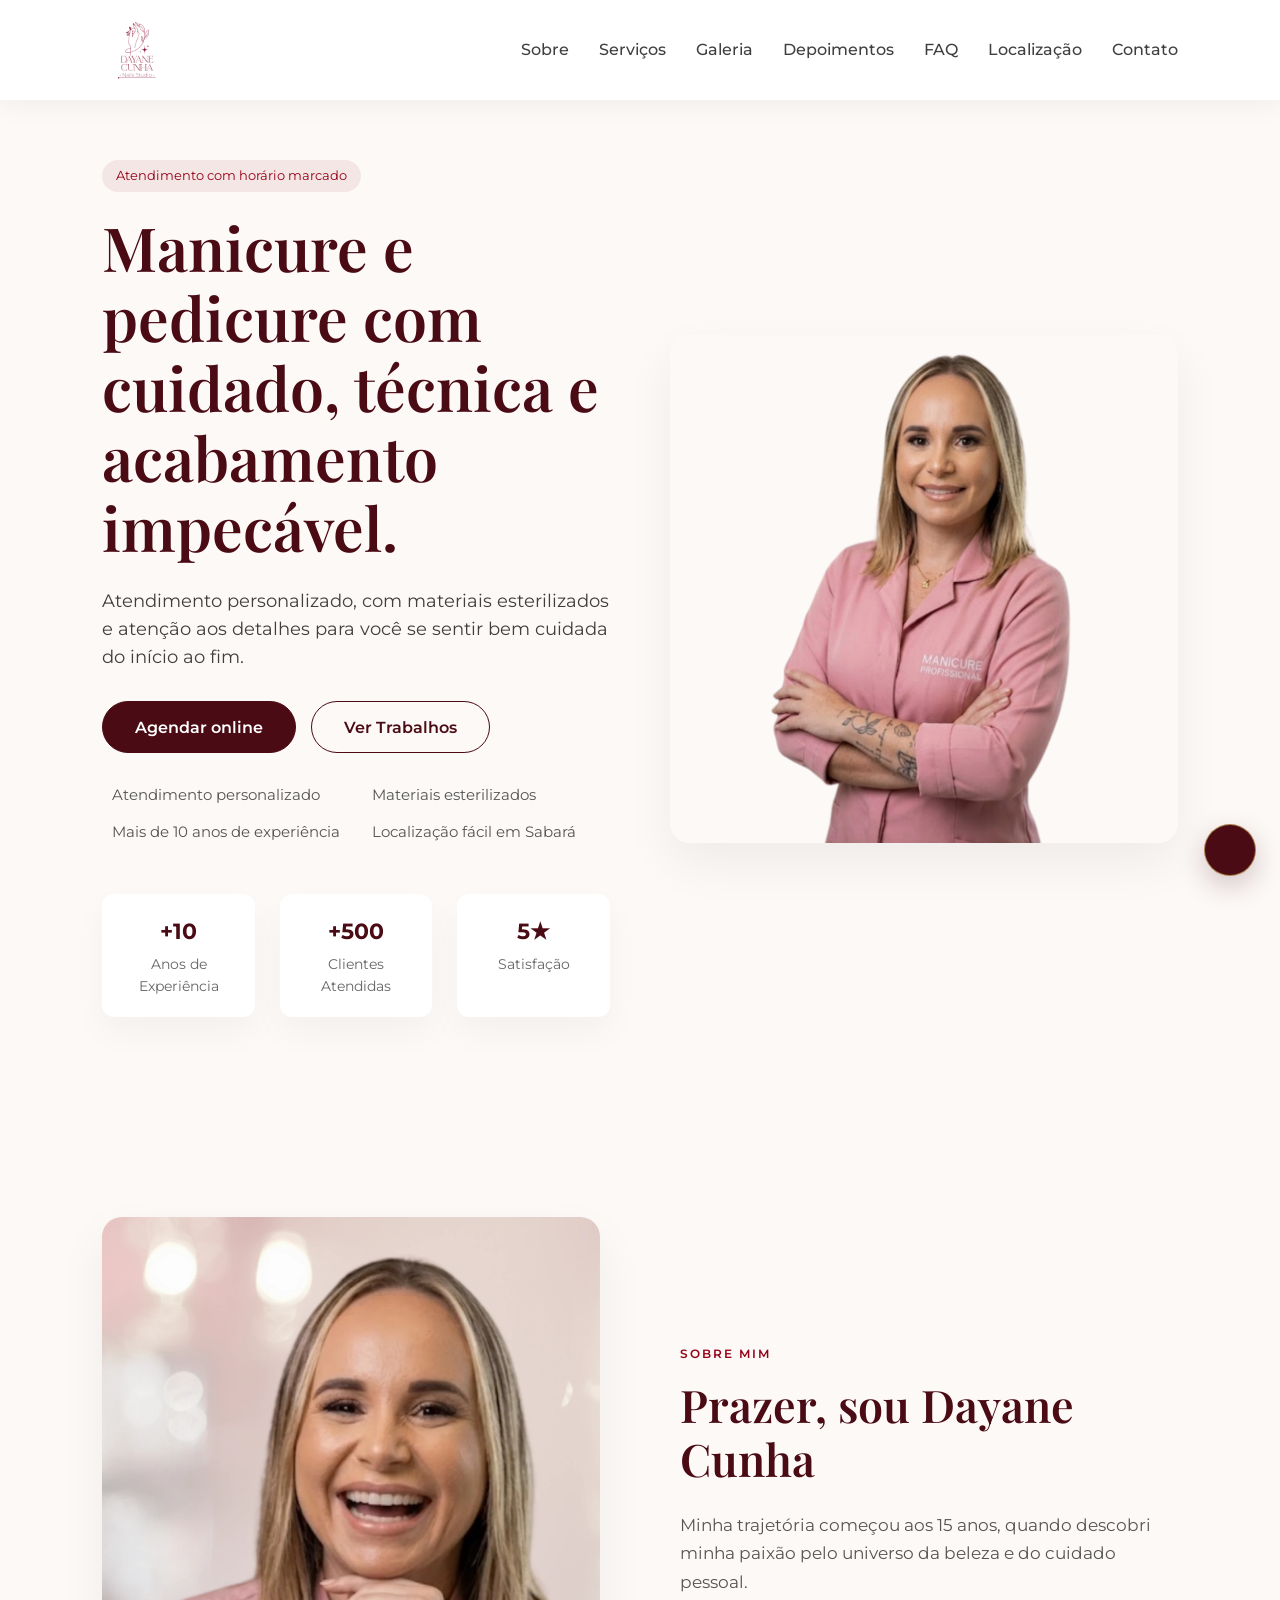
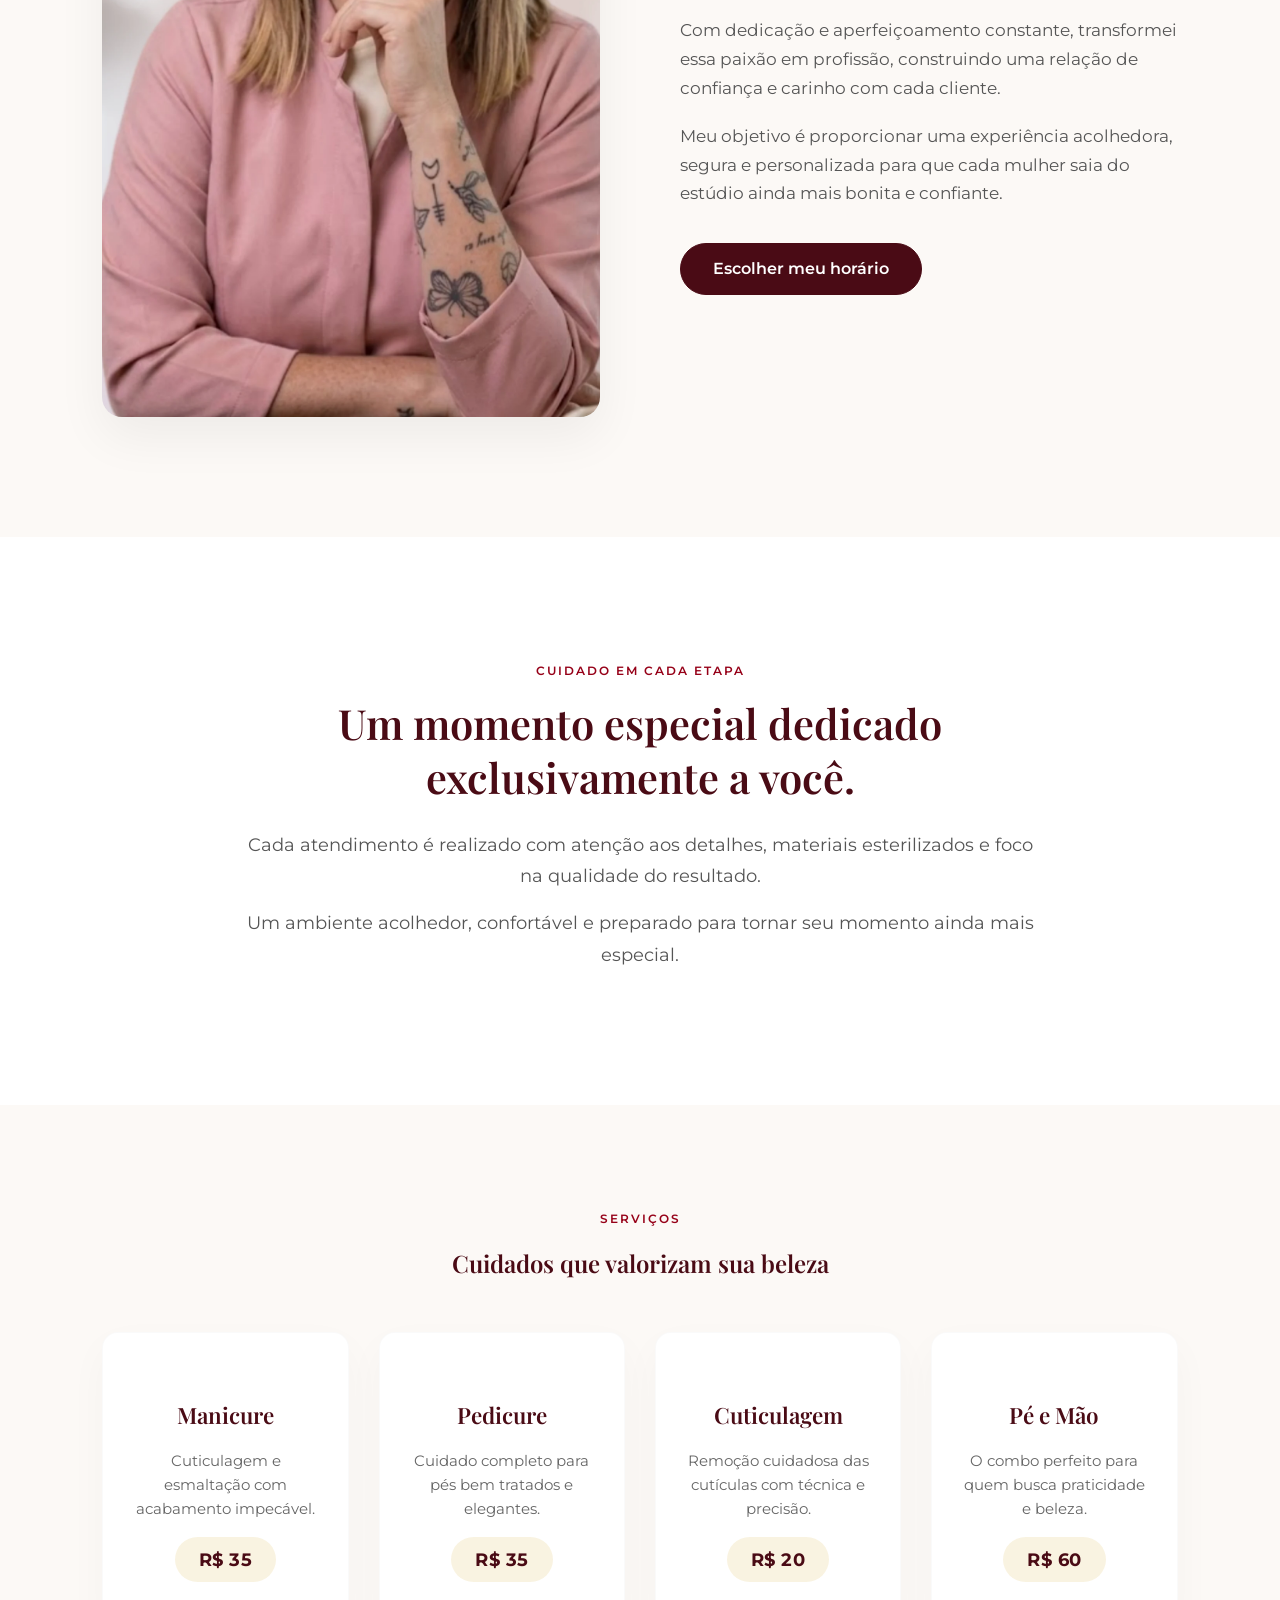
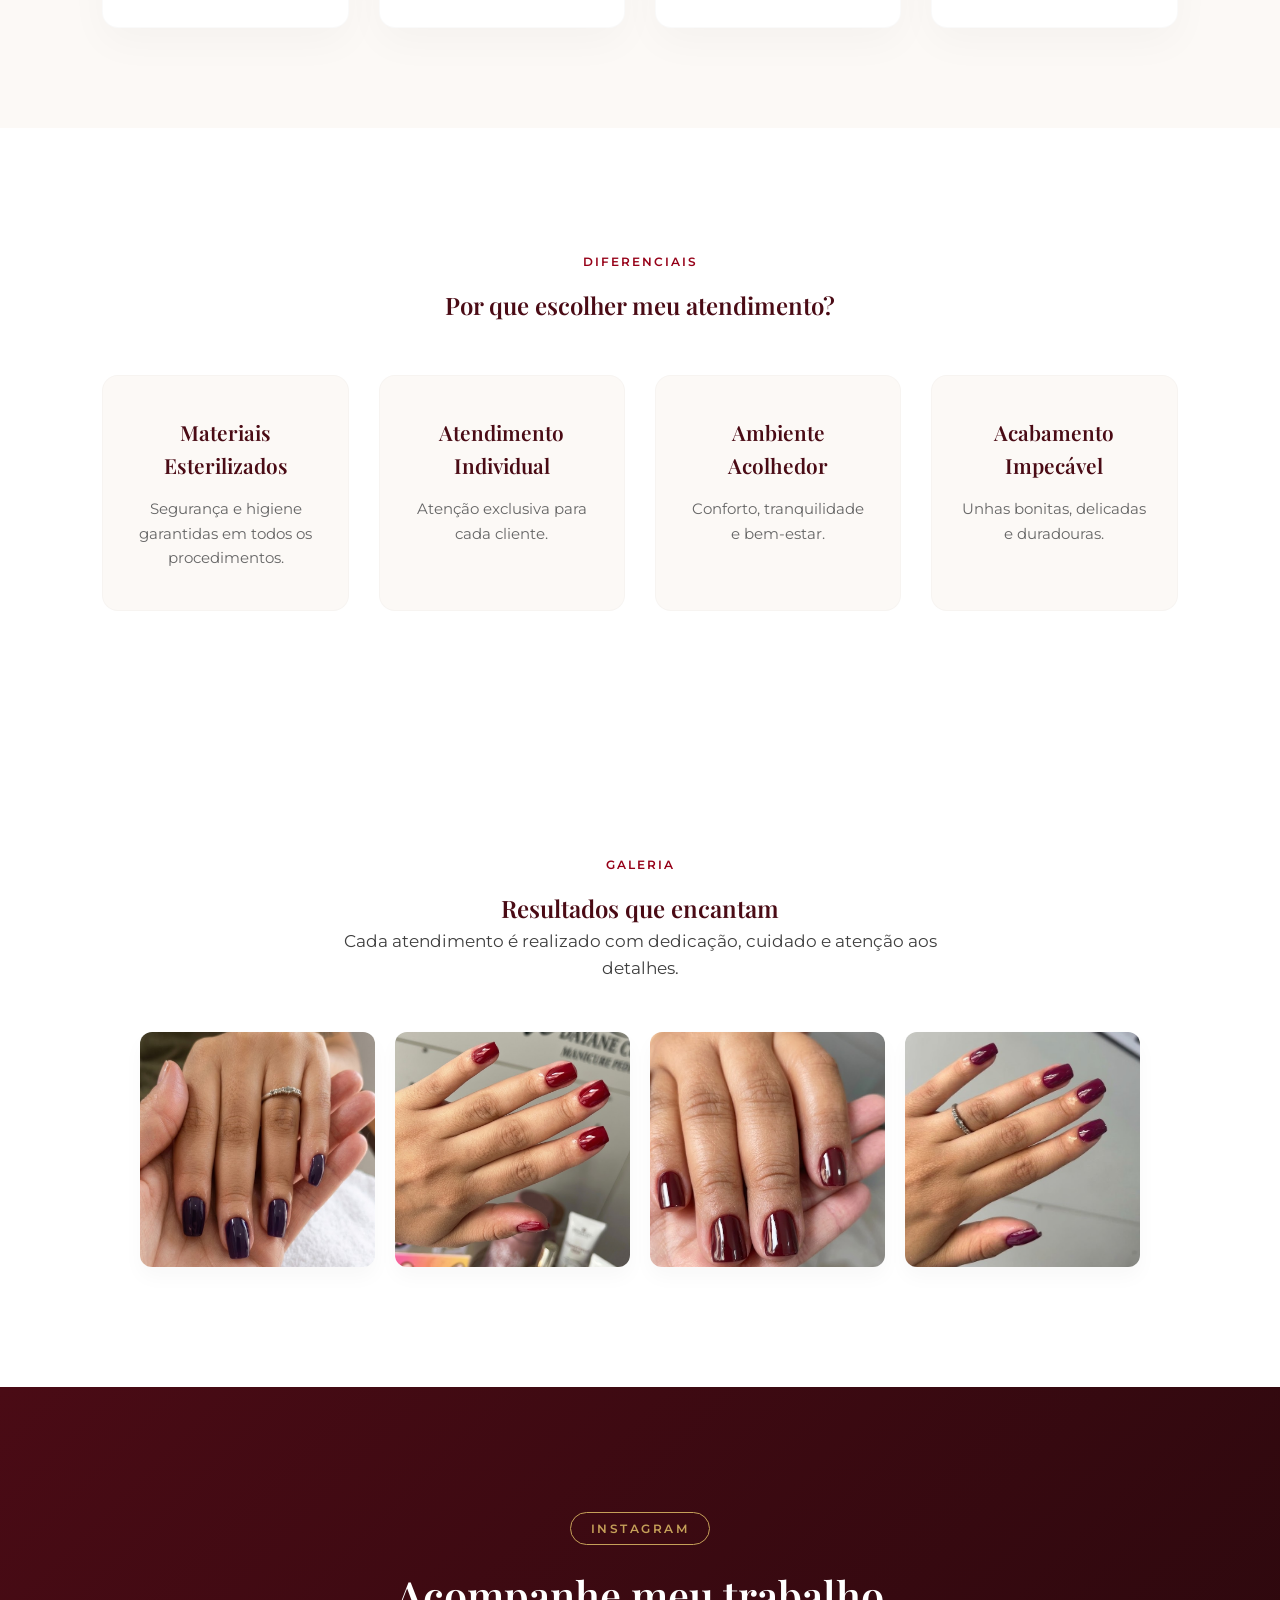
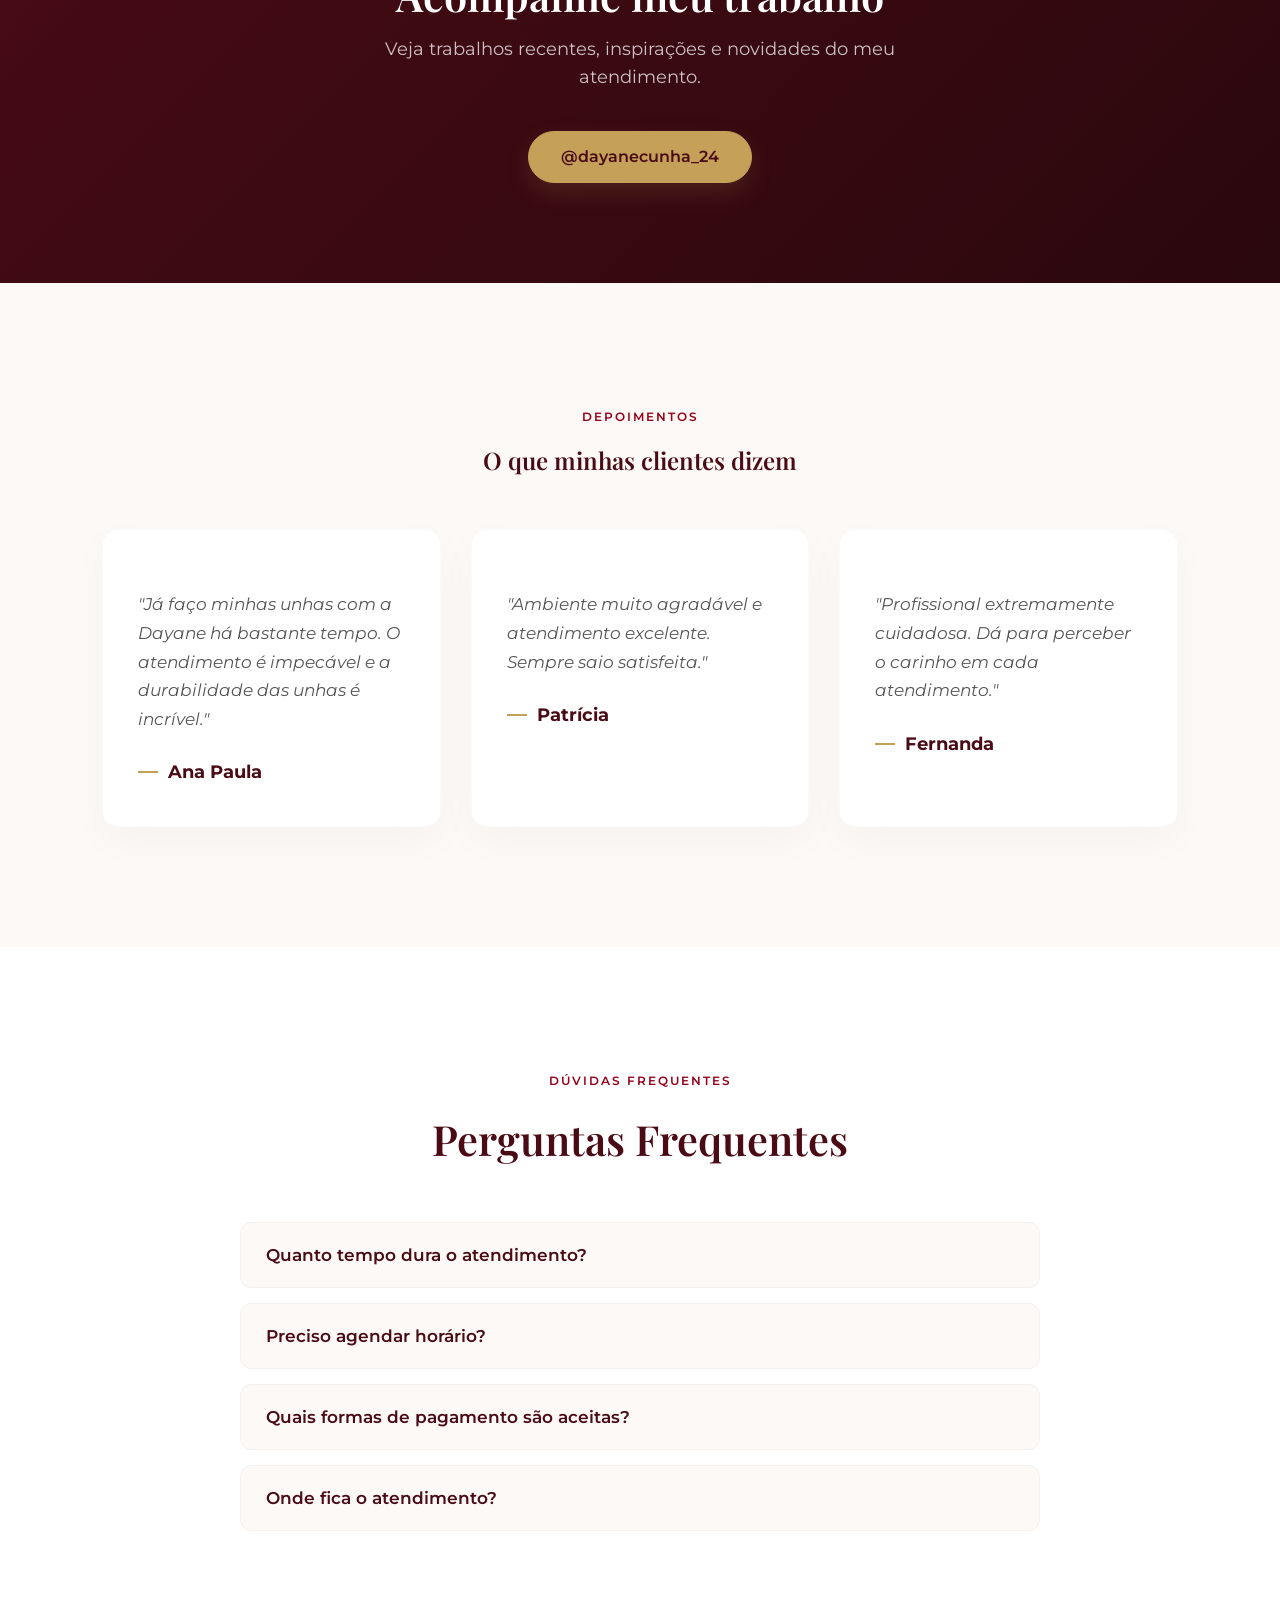
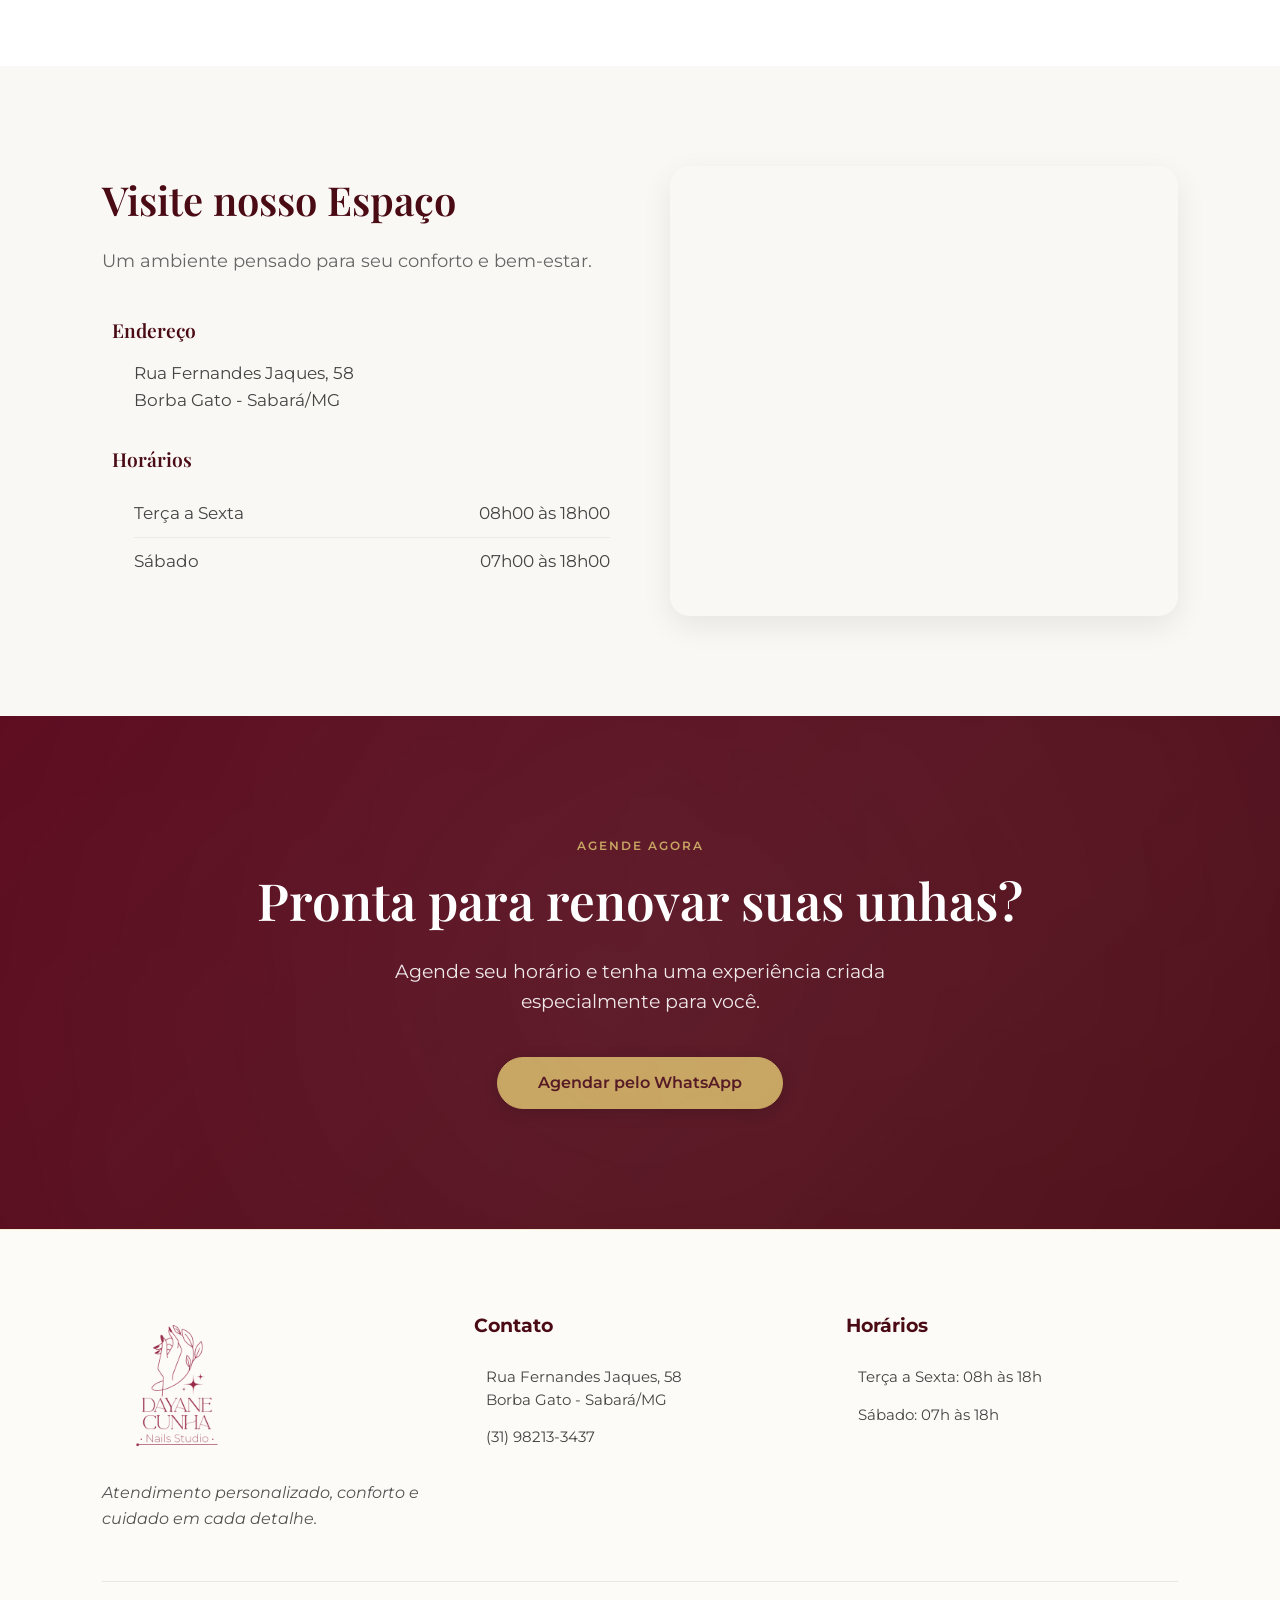
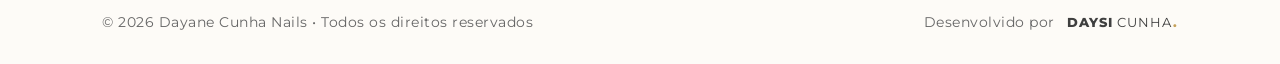
==== commit 67874558: "Conectar CTAs da landing Dayane ao ENGRENI Agenda para testes" ====
--- a/index.html
+++ b/index.html
@@ -108,8 +108,8 @@
 <h1>Manicure e pedicure com cuidado, técnica e acabamento impecável.</h1>
 <p>Atendimento personalizado, com materiais esterilizados e atenção aos detalhes para você se sentir bem cuidada do início ao fim.</p>
 <div class="hero-buttons">
-<a class="btn" href="https://wa.me/5531982133437" rel="noopener noreferrer" target="_blank">
-                    Agendar Horário
+<a class="btn" href="https://engreni-agenda.vercel.app/agendar/" rel="noopener noreferrer" target="_blank">
+                    Agendar online
                 </a>
 <a class="btn-outline" href="#galeria">
                     Ver Trabalhos
@@ -154,8 +154,8 @@
 <p>Minha trajetória começou aos 15 anos, quando descobri minha paixão pelo universo da beleza e do cuidado pessoal.</p>
 <p>Com dedicação e aperfeiçoamento constante, transformei essa paixão em profissão, construindo uma relação de confiança e carinho com cada cliente.</p>
 <p>Meu objetivo é proporcionar uma experiência acolhedora, segura e personalizada para que cada mulher saia do estúdio ainda mais bonita e confiante.</p>
-<a class="btn" href="https://wa.me/5531982133437" rel="noopener noreferrer" target="_blank">
-                Agendar Atendimento
+<a class="btn" href="https://engreni-agenda.vercel.app/agendar/" rel="noopener noreferrer" target="_blank">
+                Escolher meu horário
             </a>
 </div>
 </section>
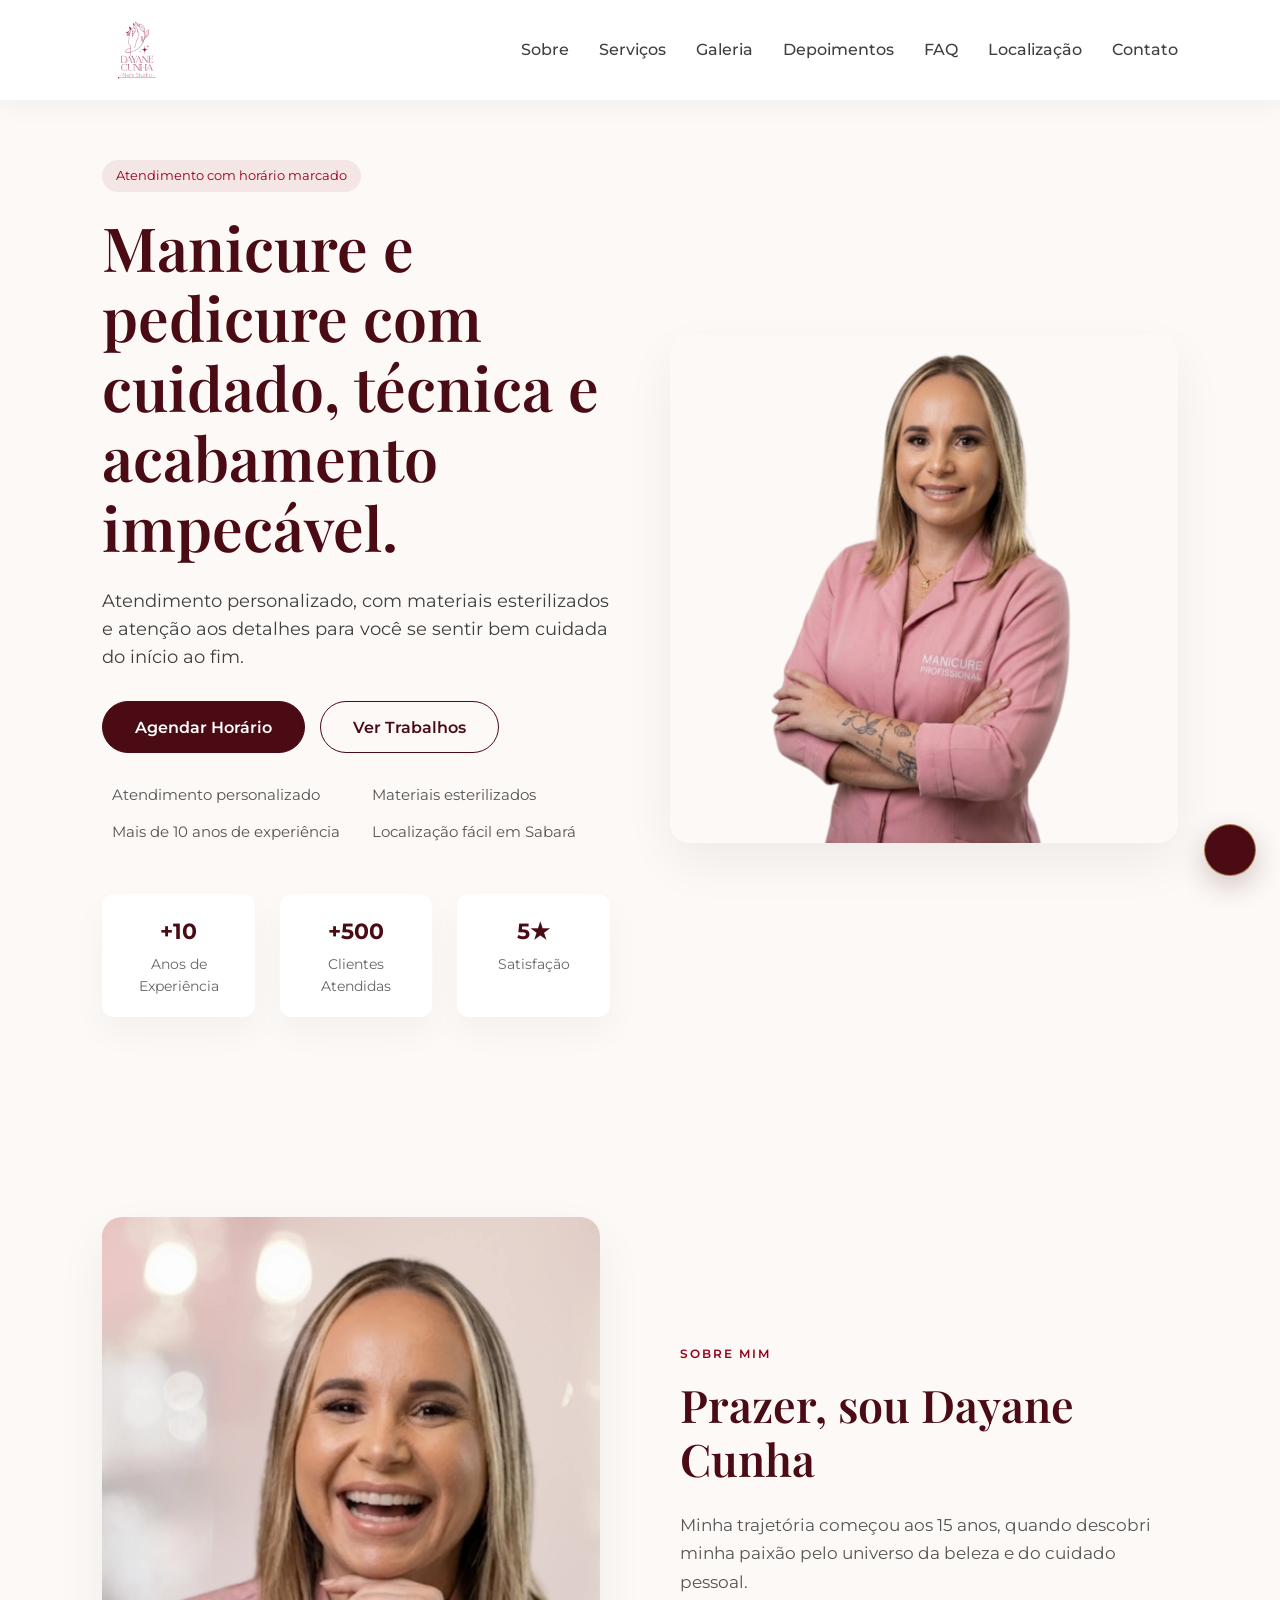
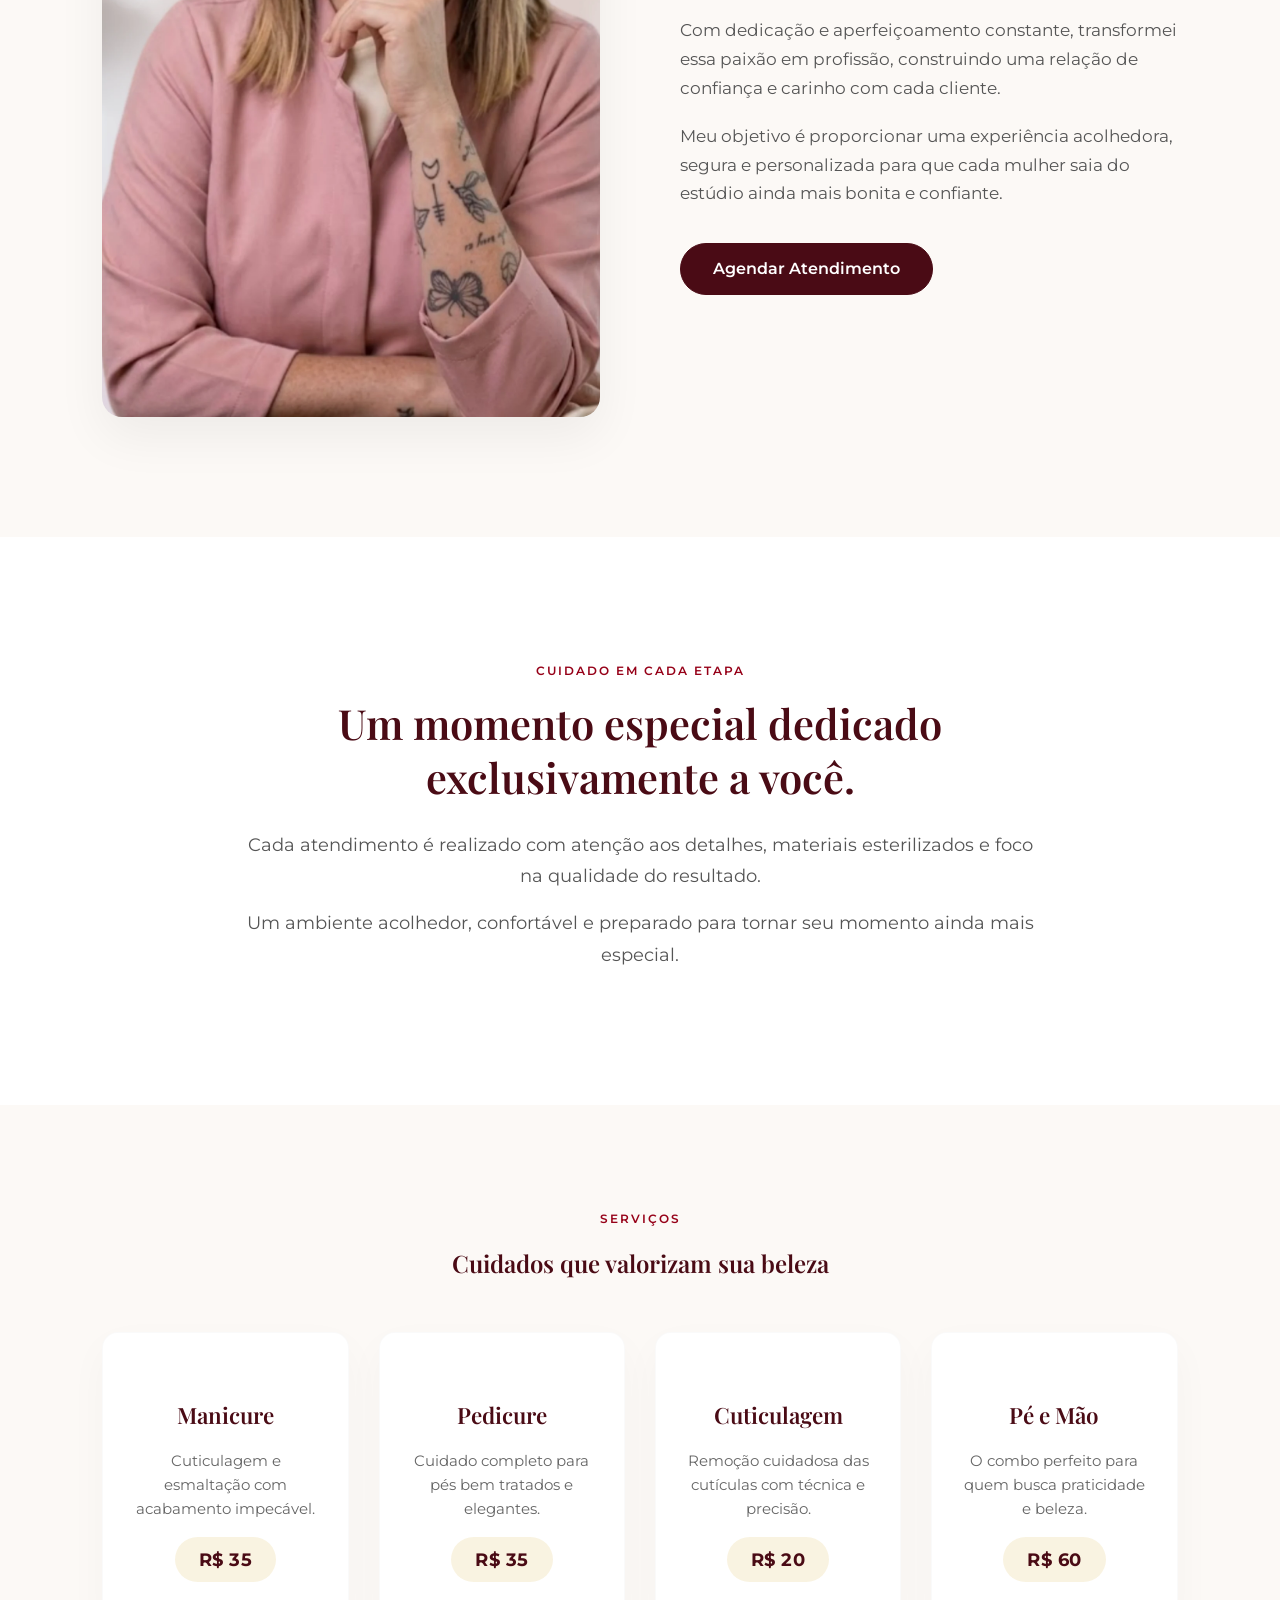
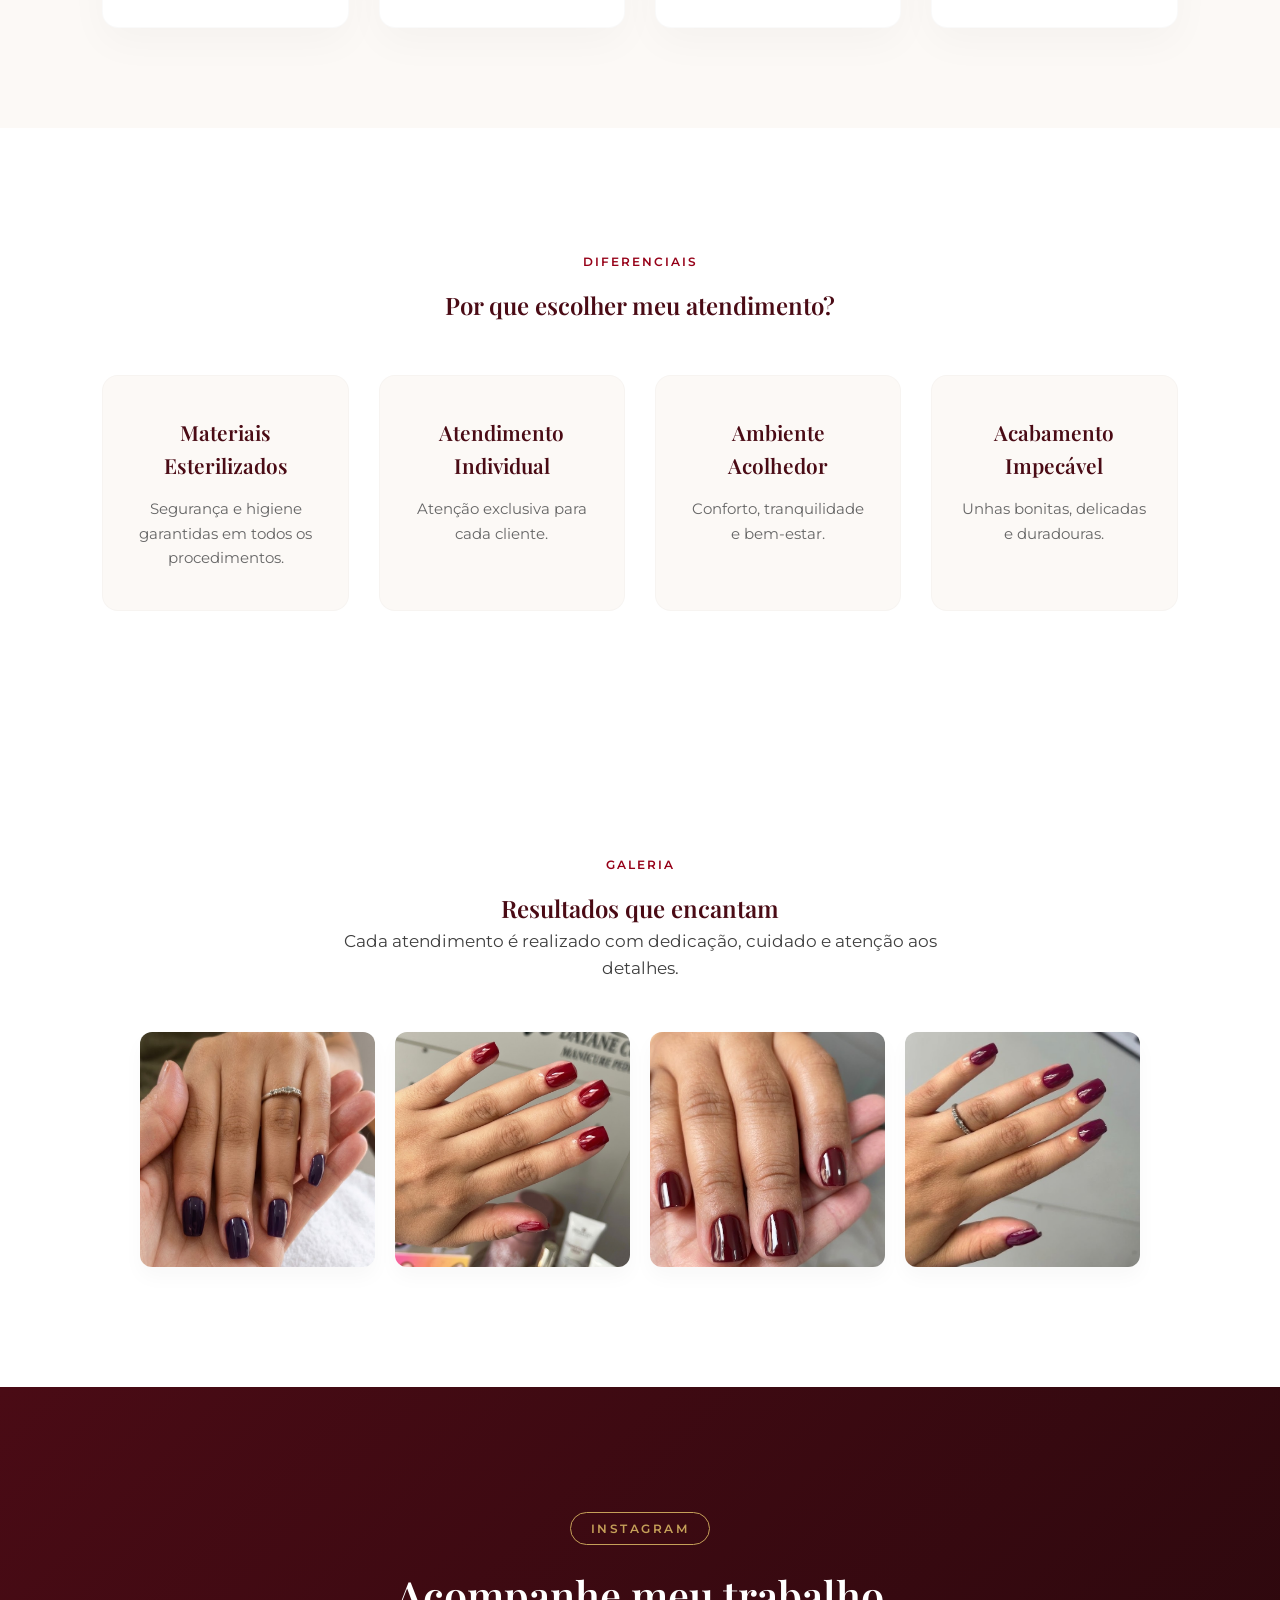
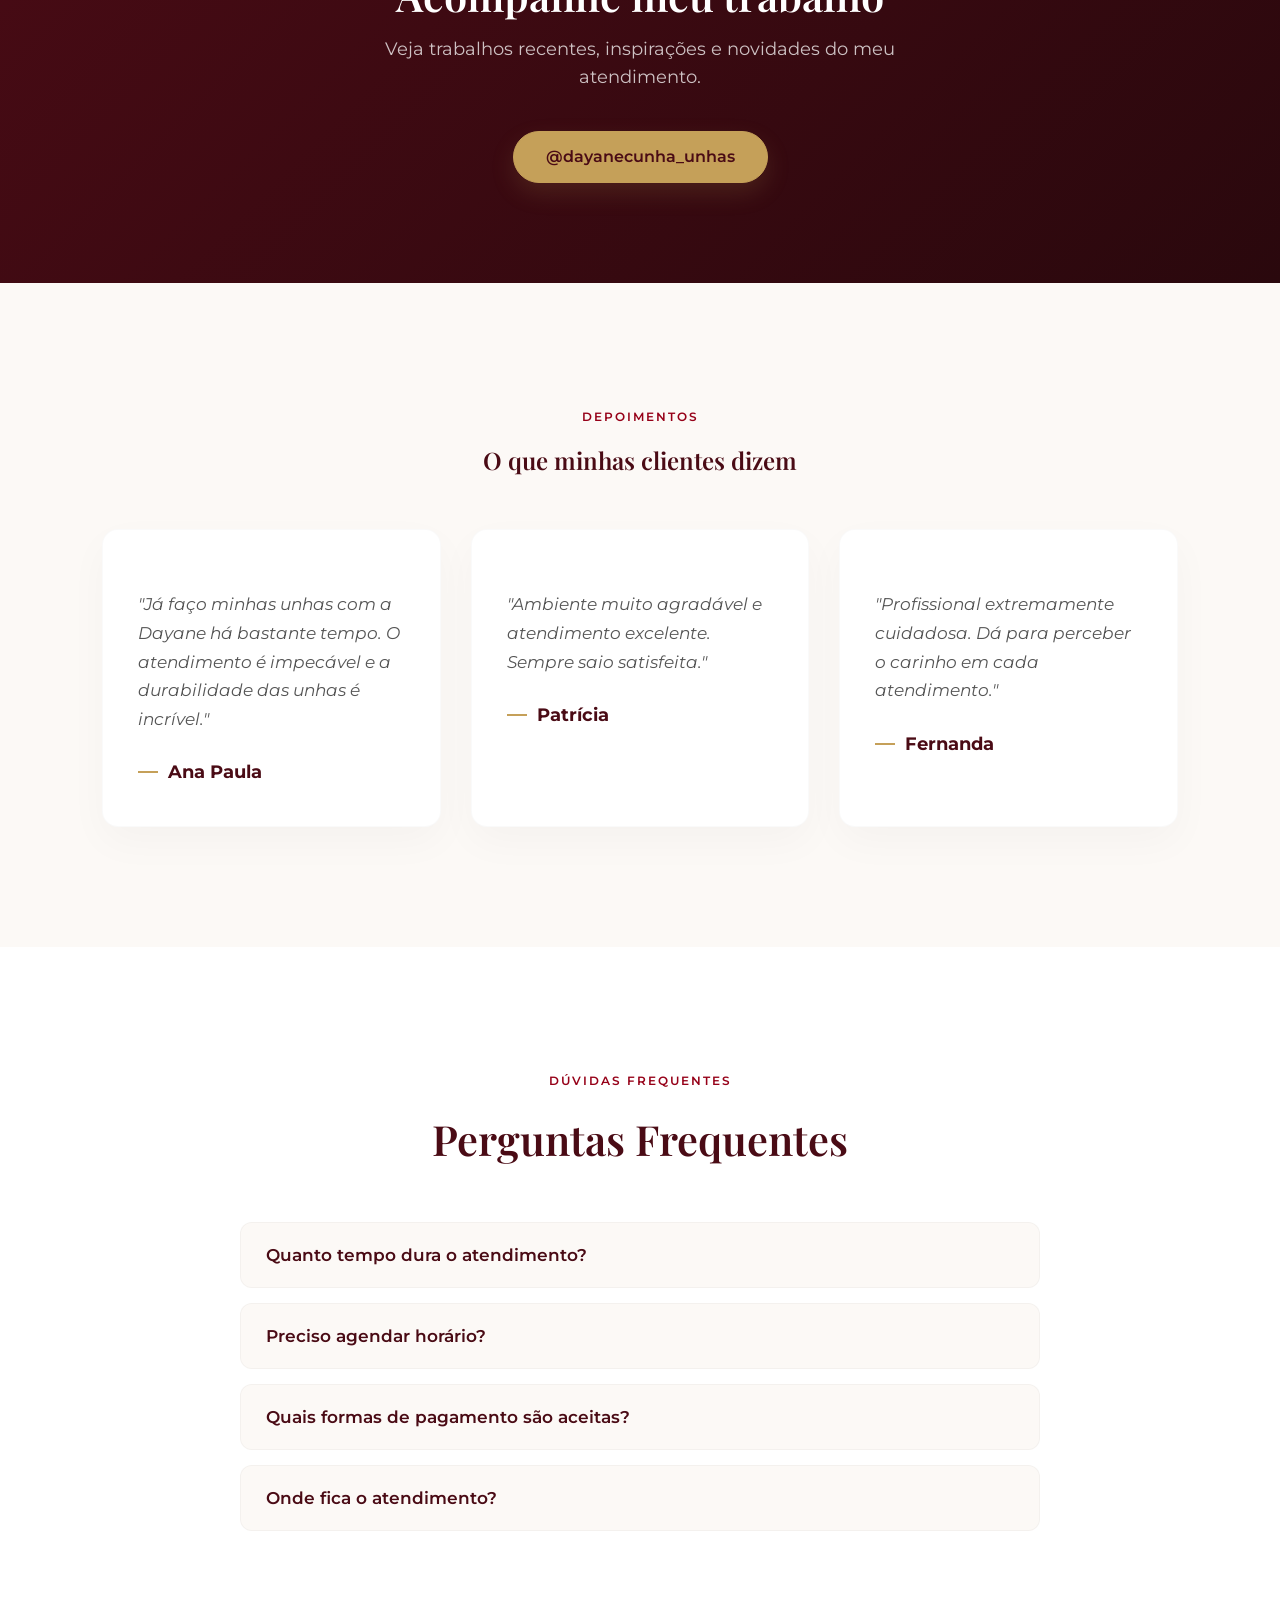
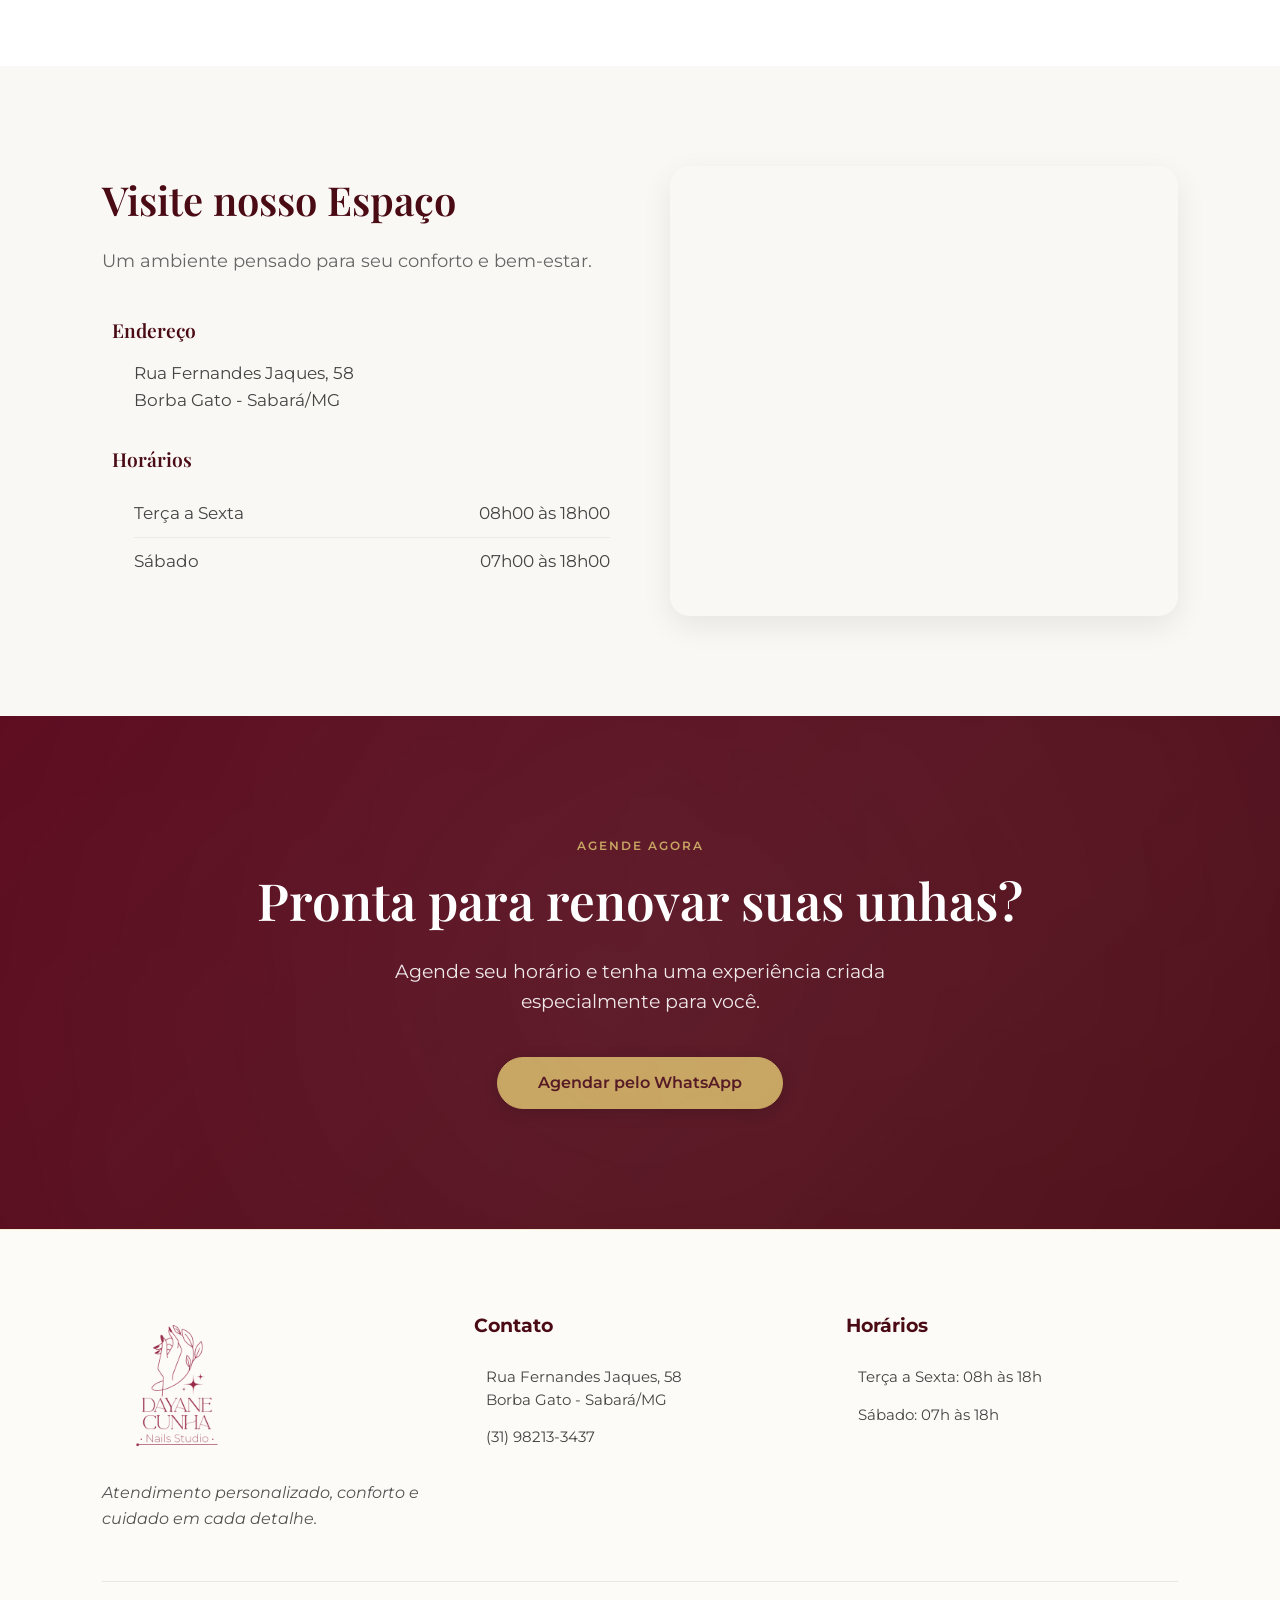
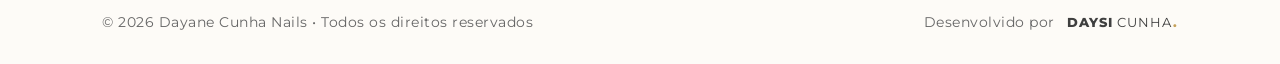
==== commit 82e4b885: "Atualiza Instagram oficial da Dayane para @dayanecunha_unhas" ====
--- a/index.html
+++ b/index.html
@@ -108,8 +108,8 @@
 <h1>Manicure e pedicure com cuidado, técnica e acabamento impecável.</h1>
 <p>Atendimento personalizado, com materiais esterilizados e atenção aos detalhes para você se sentir bem cuidada do início ao fim.</p>
 <div class="hero-buttons">
-<a class="btn" href="https://engreni-agenda.vercel.app/agendar/" rel="noopener noreferrer" target="_blank">
-                    Agendar online
+<a class="btn" href="https://wa.me/5531982133437" rel="noopener noreferrer" target="_blank">
+                    Agendar Horário
                 </a>
 <a class="btn-outline" href="#galeria">
                     Ver Trabalhos
@@ -154,8 +154,8 @@
 <p>Minha trajetória começou aos 15 anos, quando descobri minha paixão pelo universo da beleza e do cuidado pessoal.</p>
 <p>Com dedicação e aperfeiçoamento constante, transformei essa paixão em profissão, construindo uma relação de confiança e carinho com cada cliente.</p>
 <p>Meu objetivo é proporcionar uma experiência acolhedora, segura e personalizada para que cada mulher saia do estúdio ainda mais bonita e confiante.</p>
-<a class="btn" href="https://engreni-agenda.vercel.app/agendar/" rel="noopener noreferrer" target="_blank">
-                Escolher meu horário
+<a class="btn" href="https://wa.me/5531982133437" rel="noopener noreferrer" target="_blank">
+                Agendar Atendimento
             </a>
 </div>
 </section>
@@ -255,8 +255,8 @@
 <span class="section-tag light">INSTAGRAM</span>
 <h2>Acompanhe meu trabalho</h2>
 <p>Veja trabalhos recentes, inspirações e novidades do meu atendimento.</p>
-<a class="btn btn-gold" href="https://instagram.com/dayanecunha_24" rel="noopener noreferrer" target="_blank">
-                @dayanecunha_24
+<a class="btn btn-gold" href="https://www.instagram.com/dayanecunha_unhas/" rel="noopener noreferrer" target="_blank">
+                @dayanecunha_unhas
             </a>
 </div>
 </section>
@@ -411,7 +411,7 @@
             © 2026 Dayane Cunha Nails • Todos os direitos reservados
         </div>
 <div class="footer-social">
-<a href="https://instagram.com/dayanecunha_24" rel="noopener noreferrer" target="_blank">
+<a href="https://www.instagram.com/dayanecunha_unhas/" rel="noopener noreferrer" target="_blank">
 <i class="ph-fill ph-instagram-logo"></i>
 </a>
 <a href="https://wa.me/5531982133437" rel="noopener noreferrer" target="_blank">
